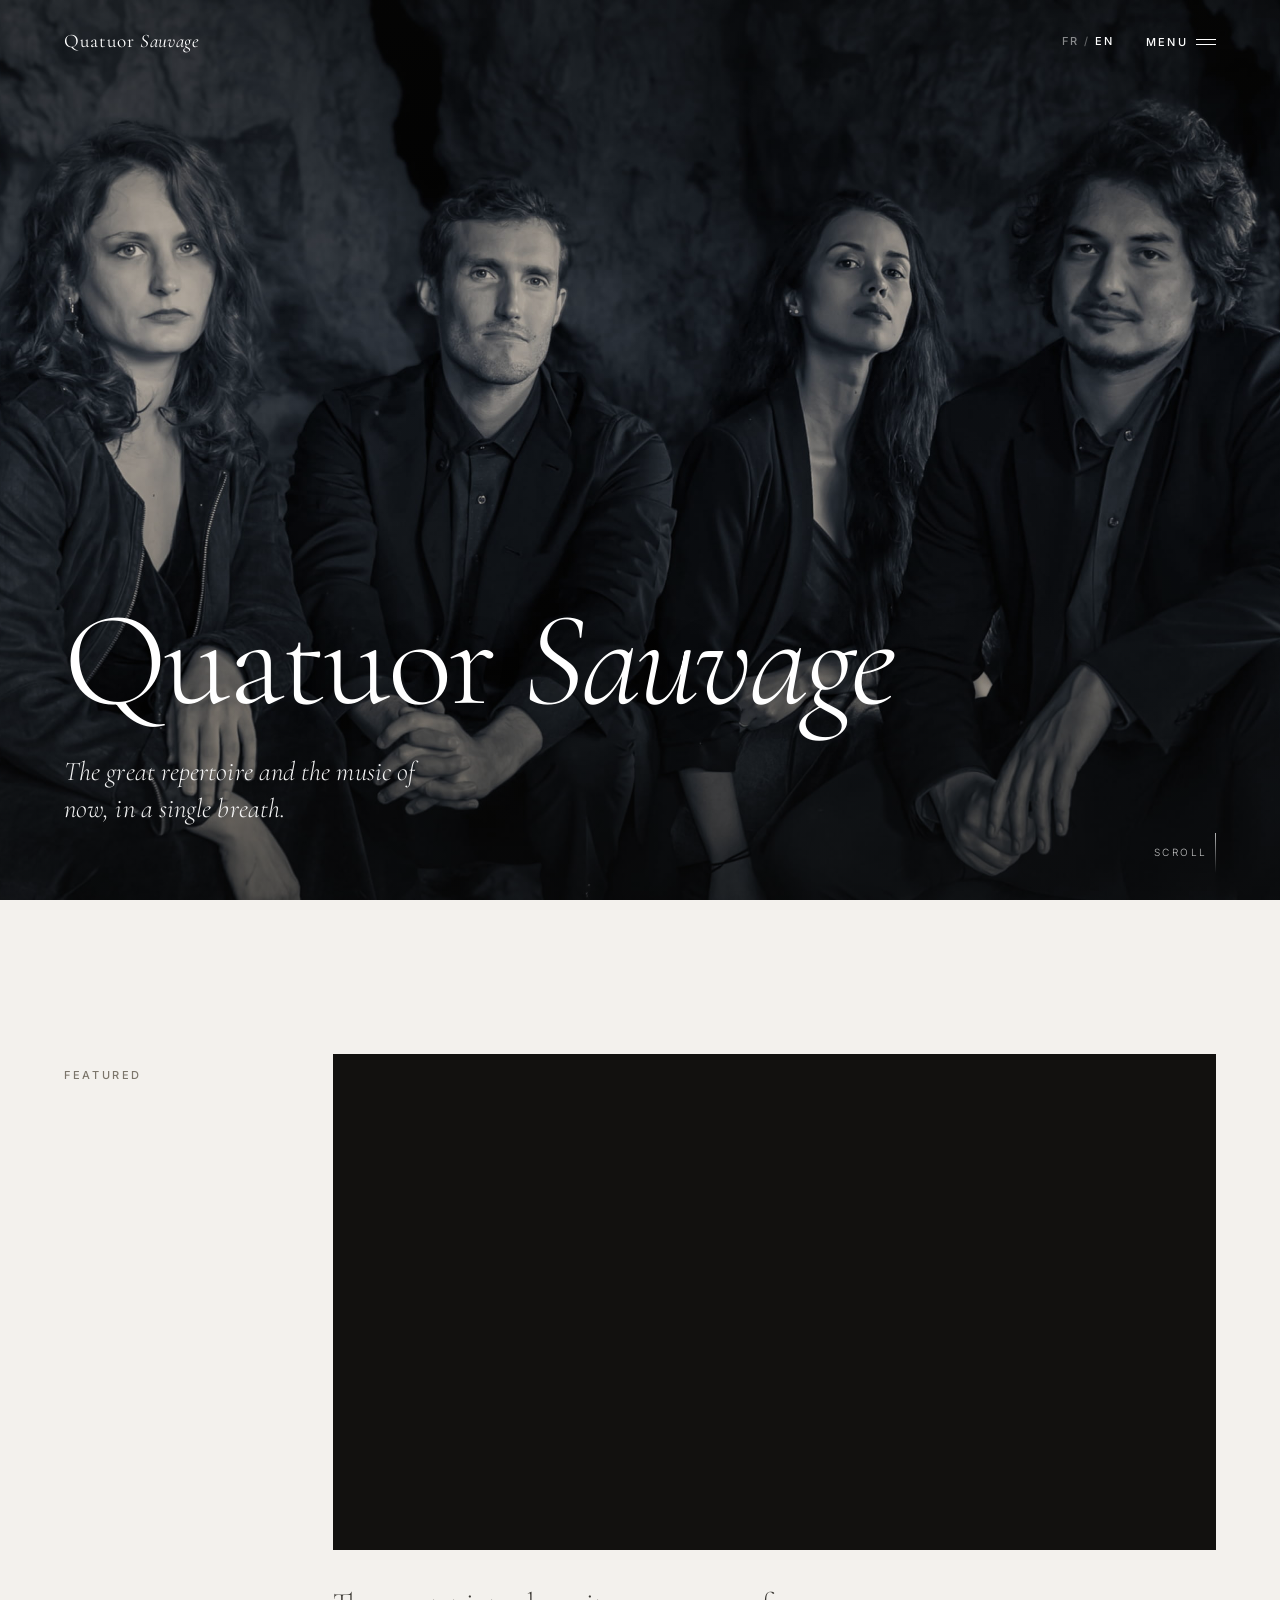
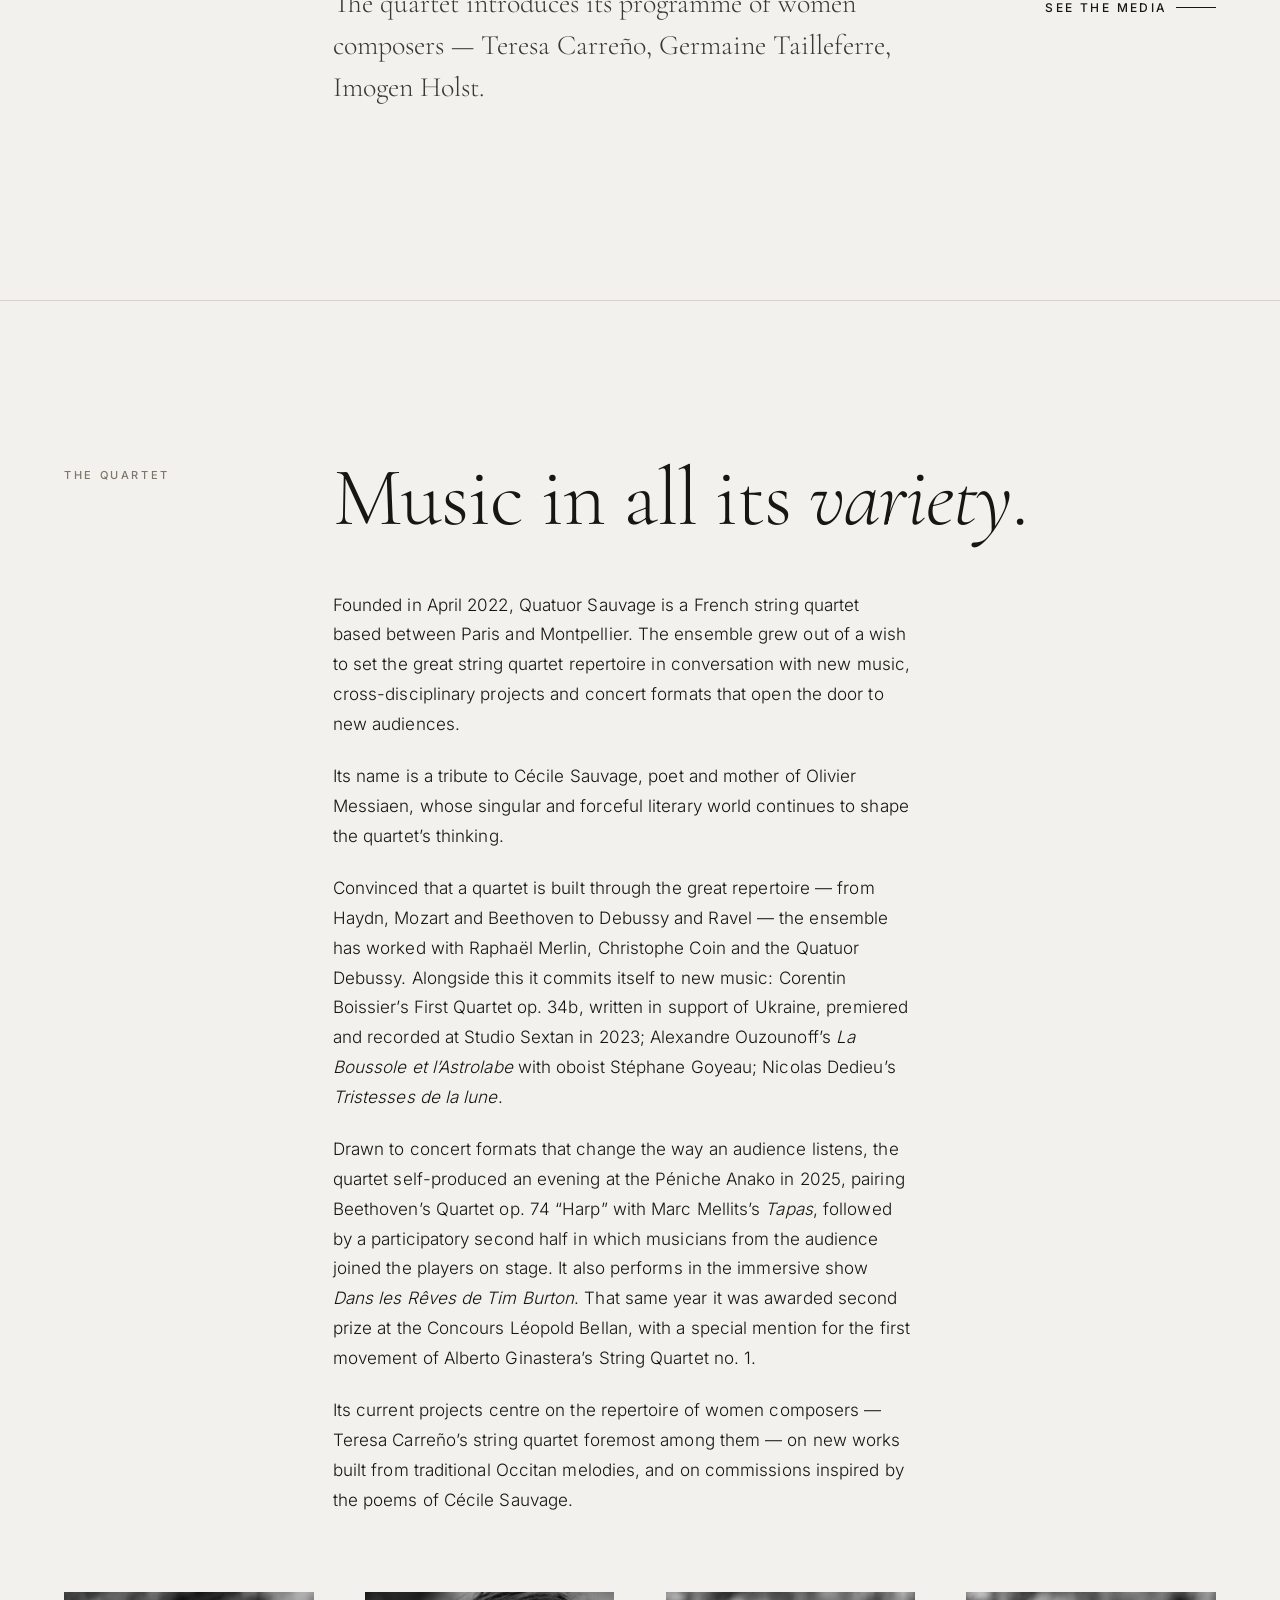
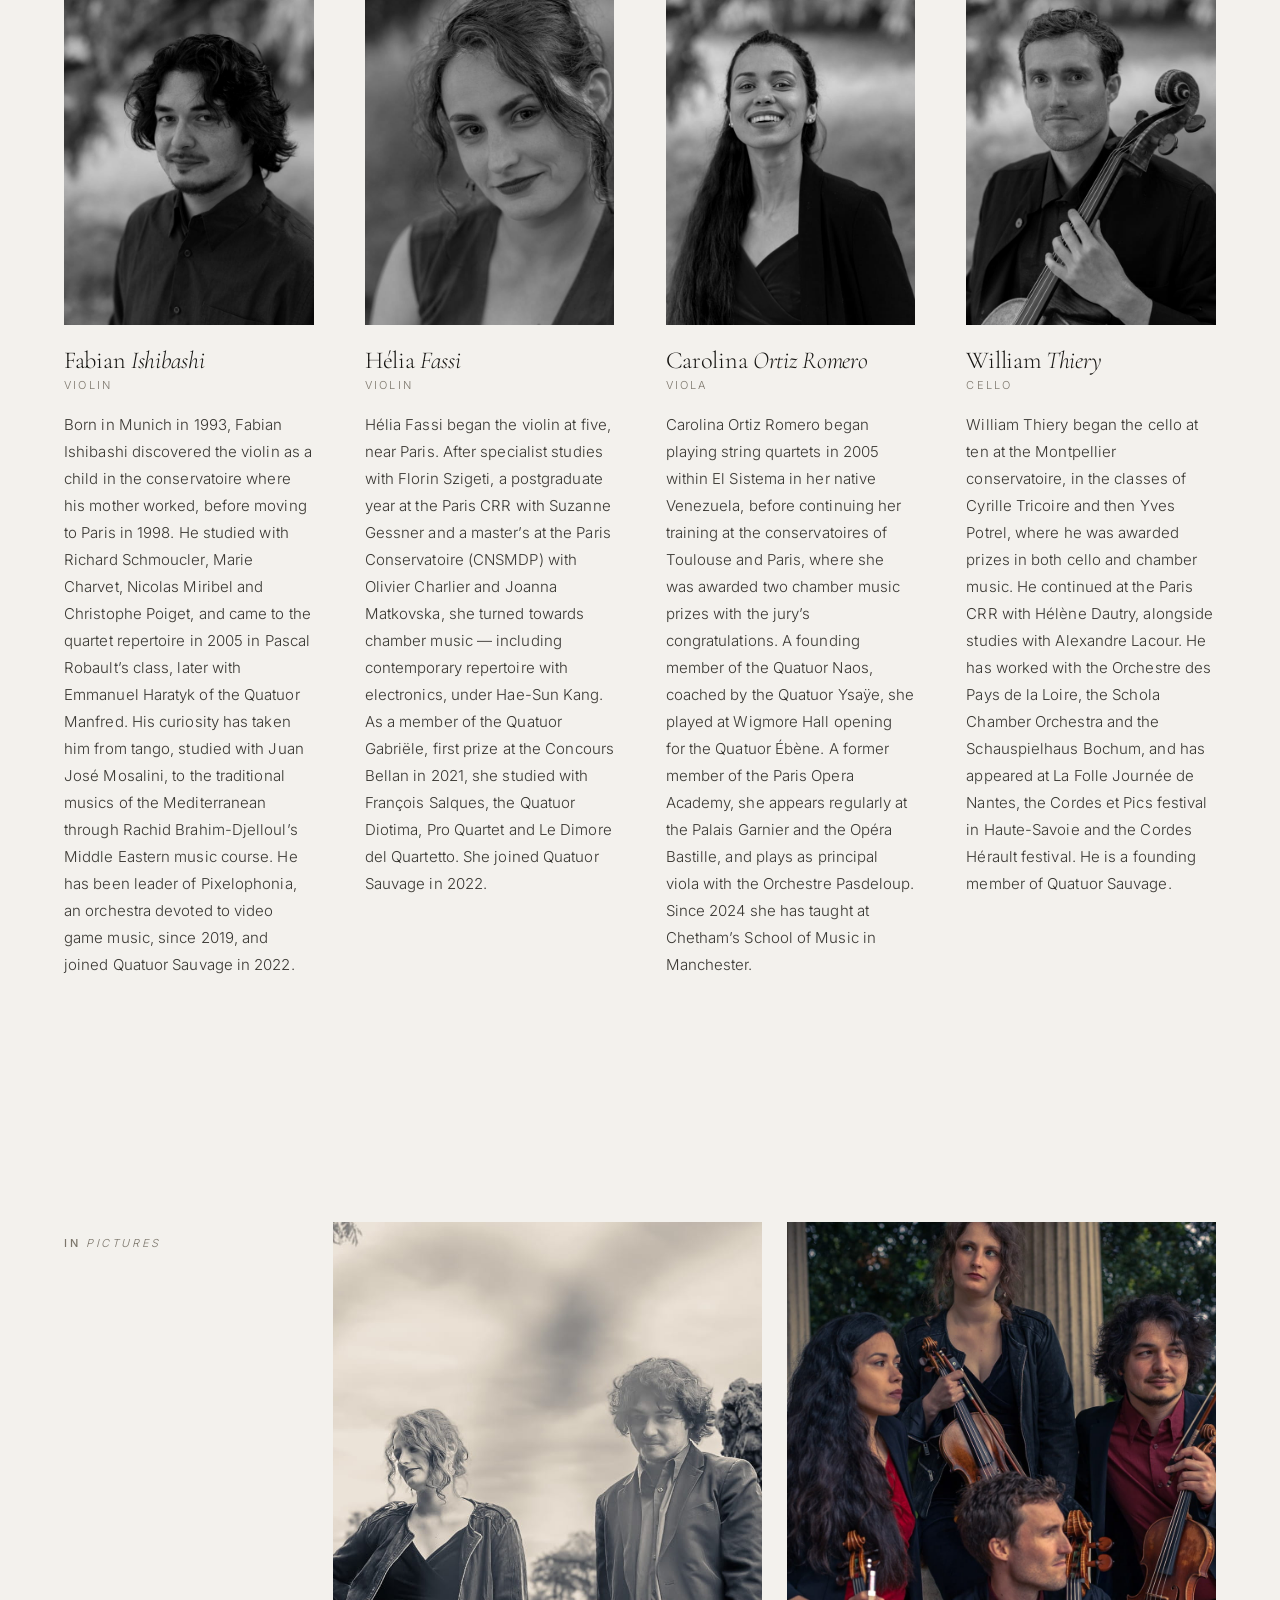
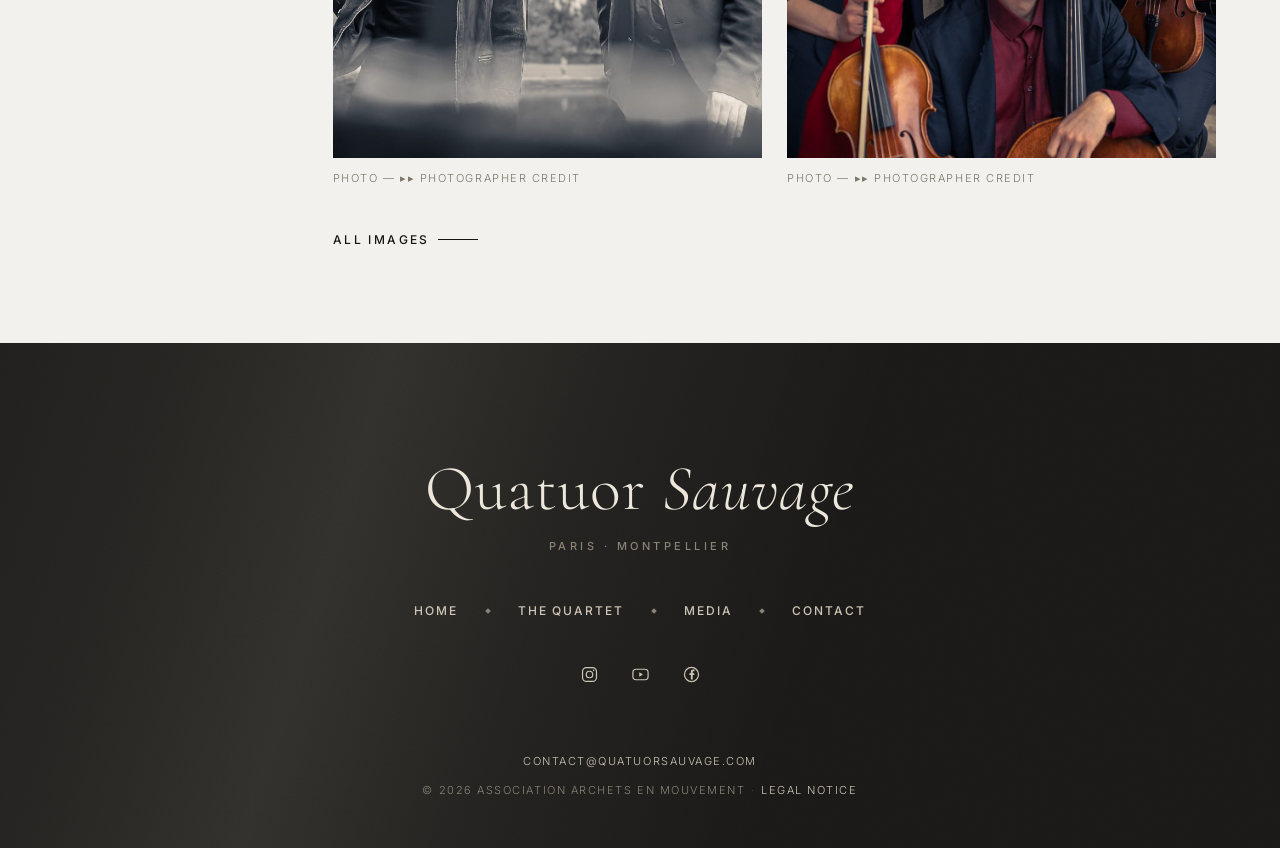
==== en/index.html @ 58ad7b7a "update menu and footer" ====
<!DOCTYPE html>
<html lang="en">
<head>
<meta charset="utf-8">
<meta name="viewport" content="width=device-width, initial-scale=1">
<title>Quatuor Sauvage — String Quartet</title>
<meta name="description" content="French string quartet based between Paris and Montpellier. The great repertoire in dialogue with new music and the works of women composers.">

<!-- ▸▸ REPLACE THE DOMAIN below throughout the site once registered -->
<link rel="canonical" href="https://www.quatuorsauvage.com/en/">
<link rel="alternate" hreflang="fr" href="https://www.quatuorsauvage.com/">
<link rel="alternate" hreflang="en" href="https://www.quatuorsauvage.com/en/">
<link rel="alternate" hreflang="x-default" href="https://www.quatuorsauvage.com/">

<meta property="og:type" content="website">
<meta property="og:locale" content="en_GB">
<meta property="og:title" content="Quatuor Sauvage">
<meta property="og:description" content="French string quartet based between Paris and Montpellier.">
<meta property="og:image" content="https://www.quatuorsauvage.com/images/og-image.jpg">
<meta property="og:url" content="https://www.quatuorsauvage.com/en/">
<meta name="twitter:card" content="summary_large_image">

<link rel="icon" href="/images/favicon.svg" type="image/svg+xml">
<link rel="preload" href="/fonts/cormorant-garamond-latin-300-normal.woff2" as="font" type="font/woff2" crossorigin>
<link rel="preload" href="/fonts/inter-latin-400-normal.woff2" as="font" type="font/woff2" crossorigin>
<link rel="stylesheet" href="/css/style.css">
</head>
<body class="page-home">

<a class="skip-link" href="#content">Skip to content</a>

<header class="nav is-over-hero">
  <a class="wordmark" href="/en/">Quatuor <em>Sauvage</em></a>
  <div class="nav-right">
    <nav class="lang" aria-label="Language">
      <a href="/" hreflang="fr" lang="fr">FR</a>
      <span class="sep">/</span>
      <span aria-current="true">EN</span>
    </nav>
    <button class="menu-toggle" type="button" aria-expanded="false" aria-controls="menu">
      <span class="label-open">Menu</span>
      <span class="label-close">Close</span>
      <span class="bars" aria-hidden="true"><i></i><i></i></span>
    </button>
  </div>
</header>

<div class="overlay" id="menu" aria-hidden="true">
  <div class="wrap">
    <nav class="overlay-nav" aria-label="Main navigation">
      <a href="/en/" aria-current="page">Home</a>
      <a href="/en/#ensemble">The Quartet</a>
      <a href="/en/media.html">Media</a>
      <a href="/en/contact.html">Contact</a>
    </nav>
    <div class="overlay-foot">
      <!-- ▸▸ REPLACE: e-mail address -->
      <a href="mailto:contact@quatuorsauvage.com">contact@quatuorsauvage.com</a>
      <!-- ▸▸ REPLACE: social links -->
      <ul class="overlay-social">
        <li><a href="https://www.instagram.com/" target="_blank" rel="noopener" aria-label="Instagram"><svg viewBox="0 0 24 24" width="18" height="18" fill="none" stroke="currentColor" stroke-width="1.5" aria-hidden="true"><rect x="3.2" y="3.2" width="17.6" height="17.6" rx="5"/><circle cx="12" cy="12" r="4.1"/><circle cx="17.3" cy="6.7" r="1.05" fill="currentColor" stroke="none"/></svg></a></li>
        <li><a href="https://www.youtube.com/" target="_blank" rel="noopener" aria-label="YouTube"><svg viewBox="0 0 24 24" width="18" height="18" fill="none" stroke="currentColor" stroke-width="1.5" aria-hidden="true"><rect x="2.4" y="5.4" width="19.2" height="13.2" rx="4"/><path d="M10.4 9.3v5.4l4.7-2.7z" fill="currentColor" stroke="none"/></svg></a></li>
        <li><a href="https://www.facebook.com/" target="_blank" rel="noopener" aria-label="Facebook"><svg viewBox="0 0 24 24" width="18" height="18" fill="none" stroke="currentColor" stroke-width="1.5" aria-hidden="true"><circle cx="12" cy="12" r="8.9"/><path d="M13.55 12.6h1.85l.3-2.3h-2.15V8.85c0-.66.19-1.11 1.13-1.11h1.2V5.68a15.6 15.6 0 0 0-1.76-.09c-1.74 0-2.93 1.06-2.93 3.01v1.7H9.3v2.3h1.89v5.72h2.36z" fill="currentColor" stroke="none"/></svg></a></li>
      </ul>
      <a href="/en/legal-notice.html">Legal notice</a>
    </div>
  </div>
</div>

<main id="content">

  <section class="hero">
    <div class="hero-media">
      <img src="/images/hero.jpg" alt="Quatuor Sauvage in concert" fetchpriority="high">
    </div>
    <div class="hero-inner">
      <h1 class="hero-mark">Quatuor <em>Sauvage</em></h1>
      <!-- ▸▸ REPLACE: tagline (one line, italic) -->
      <p class="hero-tagline">The great repertoire and the music of now, in a single breath.</p>
    </div>
    <span class="scroll-cue" aria-hidden="true">Scroll</span>
  </section>

  <!-- ===================== FEATURED — SINGLE SLOT =====================
       One item at a time. Swap in whatever is most current; the page
       never looks stale.
  ================================================================= -->
  <section class="section wrap" id="featured">
    <div class="editorial reveal">
      <span class="eyebrow">Featured</span>
      <div>
        <div class="featured-frame">
          <!-- ▸▸ REPLACE: the video ID in the URL below -->
          <iframe
            src="https://www.youtube-nocookie.com/embed/VIDEO_ID?rel=0"
            title="Quatuor Sauvage — teaser"
            allow="accelerometer; autoplay; clipboard-write; encrypted-media; gyroscope; picture-in-picture; web-share"
            referrerpolicy="strict-origin-when-cross-origin"
            allowfullscreen
            loading="lazy"></iframe>
        </div>
        <div class="featured-caption">
          <!-- ▸▸ REPLACE: framing sentence for the video -->
          <p class="lede">The quartet introduces its programme of women composers — Teresa Carreño, Germaine Tailleferre, Imogen Holst.</p>
          <a class="link-arrow" href="/en/media.html">See the media</a>
        </div>
      </div>
    </div>
  </section>

  <hr class="rule">

  <section class="section wrap" id="ensemble">
    <div class="editorial reveal">
      <span class="eyebrow">The Quartet</span>
      <div>
        <h2 class="display-l">Music in all its <em>variety</em>.</h2>
        <div class="prose" style="margin-top: clamp(2rem, 4vw, 3rem);">
          <p>Founded in April 2022, Quatuor Sauvage is a French string quartet based between Paris and Montpellier. The ensemble grew out of a wish to set the great string quartet repertoire in conversation with new music, cross-disciplinary projects and concert formats that open the door to new audiences.</p>
          <p>Its name is a tribute to Cécile Sauvage, poet and mother of Olivier Messiaen, whose singular and forceful literary world continues to shape the quartet’s thinking.</p>
          <p>Convinced that a quartet is built through the great repertoire — from Haydn, Mozart and Beethoven to Debussy and Ravel — the ensemble has worked with Raphaël Merlin, Christophe Coin and the Quatuor Debussy. Alongside this it commits itself to new music: Corentin Boissier’s First Quartet op. 34b, written in support of Ukraine, premiered and recorded at Studio Sextan in 2023; Alexandre Ouzounoff’s <em>La Boussole et l’Astrolabe</em> with oboist Stéphane Goyeau; Nicolas Dedieu’s <em>Tristesses de la lune</em>.</p>
          <p>Drawn to concert formats that change the way an audience listens, the quartet self-produced an evening at the Péniche Anako in 2025, pairing Beethoven’s Quartet op. 74 “Harp” with Marc Mellits’s <em>Tapas</em>, followed by a participatory second half in which musicians from the audience joined the players on stage. It also performs in the immersive show <em>Dans les Rêves de Tim Burton</em>. That same year it was awarded second prize at the Concours Léopold Bellan, with a special mention for the first movement of Alberto Ginastera’s String Quartet no. 1.</p>
          <p>Its current projects centre on the repertoire of women composers — Teresa Carreño’s string quartet foremost among them — on new works built from traditional Occitan melodies, and on commissions inspired by the poems of Cécile Sauvage.</p>
        </div>
      </div>
    </div>

    <div class="members">

      <article class="member reveal">
        <figure>
          <img src="/images/portrait-fabian.jpg" alt="Fabian Ishibashi, violin" loading="lazy">
        </figure>
        <h3>Fabian <em>Ishibashi</em></h3>
        <p class="role">Violin</p>
        <p class="bio">Born in Munich in 1993, Fabian Ishibashi discovered the violin as a child in the conservatoire where his mother worked, before moving to Paris in 1998. He studied with Richard Schmoucler, Marie Charvet, Nicolas Miribel and Christophe Poiget, and came to the quartet repertoire in 2005 in Pascal Robault’s class, later with Emmanuel Haratyk of the Quatuor Manfred. His curiosity has taken him from tango, studied with Juan José Mosalini, to the traditional musics of the Mediterranean through Rachid Brahim-Djelloul’s Middle Eastern music course. He has been leader of Pixelophonia, an orchestra devoted to video game music, since 2019, and joined Quatuor Sauvage in 2022.</p>
      </article>

      <article class="member reveal">
        <figure>
          <img src="/images/portrait-helia.jpg" alt="Hélia Fassi, violin" loading="lazy">
        </figure>
        <h3>Hélia <em>Fassi</em></h3>
        <p class="role">Violin</p>
        <p class="bio">Hélia Fassi began the violin at five, near Paris. After specialist studies with Florin Szigeti, a postgraduate year at the Paris CRR with Suzanne Gessner and a master’s at the Paris Conservatoire (CNSMDP) with Olivier Charlier and Joanna Matkovska, she turned towards chamber music — including contemporary repertoire with electronics, under Hae-Sun Kang. As a member of the Quatuor Gabriële, first prize at the Concours Bellan in 2021, she studied with François Salques, the Quatuor Diotima, Pro Quartet and Le Dimore del Quartetto. She joined Quatuor Sauvage in 2022.</p>
      </article>

      <article class="member reveal">
        <figure>
          <img src="/images/portrait-carolina.jpg" alt="Carolina Ortiz Romero, viola" loading="lazy">
        </figure>
        <h3>Carolina <em>Ortiz Romero</em></h3>
        <p class="role">Viola</p>
        <p class="bio">Carolina Ortiz Romero began playing string quartets in 2005 within El Sistema in her native Venezuela, before continuing her training at the conservatoires of Toulouse and Paris, where she was awarded two chamber music prizes with the jury’s congratulations. A founding member of the Quatuor Naos, coached by the Quatuor Ysaÿe, she played at Wigmore Hall opening for the Quatuor Ébène. A former member of the Paris Opera Academy, she appears regularly at the Palais Garnier and the Opéra Bastille, and plays as principal viola with the Orchestre Pasdeloup. Since 2024 she has taught at Chetham’s School of Music in Manchester.</p>
      </article>

      <article class="member reveal">
        <figure>
          <img src="/images/portrait-william.jpg" alt="William Thiery, cello" loading="lazy">
        </figure>
        <h3>William <em>Thiery</em></h3>
        <p class="role">Cello</p>
        <p class="bio">William Thiery began the cello at ten at the Montpellier conservatoire, in the classes of Cyrille Tricoire and then Yves Potrel, where he was awarded prizes in both cello and chamber music. He continued at the Paris CRR with Hélène Dautry, alongside studies with Alexandre Lacour. He has worked with the Orchestre des Pays de la Loire, the Schola Chamber Orchestra and the Schauspielhaus Bochum, and has appeared at La Folle Journée de Nantes, the Cordes et Pics festival in Haute-Savoie and the Cordes Hérault festival. He is a founding member of Quatuor Sauvage.</p>
      </article>

    </div>
  </section>

  <section class="section--tight wrap" id="glimpse">
    <div class="editorial reveal">
      <span class="eyebrow">In <em class="accent">pictures</em></span>
      <div>
        <div class="duo">
          <figure>
            <a href="/en/media.html">
              <img src="/images/quartet-01.jpg" alt="Quatuor Sauvage in rehearsal" loading="lazy">
            </a>
            <figcaption>Photo — ▸▸ photographer credit</figcaption>
          </figure>
          <figure>
            <a href="/en/media.html">
              <img src="/images/quartet-02.jpg" alt="Quatuor Sauvage on stage" loading="lazy">
            </a>
            <figcaption>Photo — ▸▸ photographer credit</figcaption>
          </figure>
        </div>
        <p style="margin-top: clamp(1.5rem, 3vw, 2.25rem);">
          <a class="link-arrow" href="/en/media.html">All images</a>
        </p>
      </div>
    </div>
  </section>

</main>

<footer class="footer">
  <div class="wrap footer-inner">

    <div>
      <p class="footer-mark">Quatuor <em>Sauvage</em></p>
      <p class="footer-sub">Paris · Montpellier</p>
    </div>

    <nav class="footer-nav" aria-label="Footer navigation">
      <a href="/en/">Home</a>
      <span class="dot" aria-hidden="true"></span>
      <a href="/en/#ensemble">The Quartet</a>
      <span class="dot" aria-hidden="true"></span>
      <a href="/en/media.html">Media</a>
      <span class="dot" aria-hidden="true"></span>
      <a href="/en/contact.html">Contact</a>
    </nav>

    <!-- ▸▸ REPLACE: social links -->
    <ul class="footer-social">
      <li><a href="https://www.instagram.com/" target="_blank" rel="noopener" aria-label="Instagram"><svg viewBox="0 0 24 24" width="19" height="19" fill="none" stroke="currentColor" stroke-width="1.5" aria-hidden="true"><rect x="3.2" y="3.2" width="17.6" height="17.6" rx="5"/><circle cx="12" cy="12" r="4.1"/><circle cx="17.3" cy="6.7" r="1.05" fill="currentColor" stroke="none"/></svg></a></li>
      <li><a href="https://www.youtube.com/" target="_blank" rel="noopener" aria-label="YouTube"><svg viewBox="0 0 24 24" width="19" height="19" fill="none" stroke="currentColor" stroke-width="1.5" aria-hidden="true"><rect x="2.4" y="5.4" width="19.2" height="13.2" rx="4"/><path d="M10.4 9.3v5.4l4.7-2.7z" fill="currentColor" stroke="none"/></svg></a></li>
      <li><a href="https://www.facebook.com/" target="_blank" rel="noopener" aria-label="Facebook"><svg viewBox="0 0 24 24" width="19" height="19" fill="none" stroke="currentColor" stroke-width="1.5" aria-hidden="true"><circle cx="12" cy="12" r="8.9"/><path d="M13.55 12.6h1.85l.3-2.3h-2.15V8.85c0-.66.19-1.11 1.13-1.11h1.2V5.68a15.6 15.6 0 0 0-1.76-.09c-1.74 0-2.93 1.06-2.93 3.01v1.7H9.3v2.3h1.89v5.72h2.36z" fill="currentColor" stroke="none"/></svg></a></li>
    </ul>

    <div class="footer-legal">
      <!-- ▸▸ REPLACE: e-mail address -->
      <a href="mailto:contact@quatuorsauvage.com">contact@quatuorsauvage.com</a>
      <p>© <span id="year">2026</span> Association Archets en mouvement<span class="sep">·</span><a href="/en/legal-notice.html">Legal notice</a></p>
    </div>

  </div>
</footer>

<script src="/js/main.js" defer></script>
<script>document.getElementById('year').textContent = new Date().getFullYear();</script>
</body>
</html>
---- css/style.css ----
/* ==========================================================================
   Quatuor Sauvage — feuille de style unique / single stylesheet
   Édition : sobriété éditoriale, quasi-monochrome, grands titres sérif
   avec un seul mot en italique comme accent.
   ========================================================================== */

/* --------------------------------------------------------------------------
   0. Polices — auto-hébergées (aucune connexion à un serveur tiers)
   Cormorant Garamond & Inter, SIL Open Font License 1.1.
   Fichiers dans /fonts/. Sous-ensembles latin + latin-ext.
   -------------------------------------------------------------------------- */
@font-face {
  font-family: "Cormorant Garamond"; font-style: normal; font-weight: 300; font-display: swap;
  src: url("/fonts/cormorant-garamond-latin-ext-300-normal.woff2") format("woff2");
  unicode-range: U+0100-02BA, U+02BD-02C5, U+02C7-02CC, U+02CE-02D7, U+02DD-02FF, U+0304, U+0308, U+0329, U+1D00-1DBF, U+1E00-1E9F, U+1EF2-1EFF, U+2020, U+20A0-20AB, U+20AD-20C0, U+2113, U+2C60-2C7F, U+A720-A7FF;
}
@font-face {
  font-family: "Cormorant Garamond"; font-style: normal; font-weight: 300; font-display: swap;
  src: url("/fonts/cormorant-garamond-latin-300-normal.woff2") format("woff2");
  unicode-range: U+0000-00FF, U+0131, U+0152-0153, U+02BB-02BC, U+02C6, U+02DA, U+02DC, U+0304, U+0308, U+0329, U+2000-206F, U+20AC, U+2122, U+2191, U+2193, U+2212, U+2215, U+FEFF, U+FFFD;
}
@font-face {
  font-family: "Cormorant Garamond"; font-style: italic; font-weight: 300; font-display: swap;
  src: url("/fonts/cormorant-garamond-latin-ext-300-italic.woff2") format("woff2");
  unicode-range: U+0100-02BA, U+02BD-02C5, U+02C7-02CC, U+02CE-02D7, U+02DD-02FF, U+0304, U+0308, U+0329, U+1D00-1DBF, U+1E00-1E9F, U+1EF2-1EFF, U+2020, U+20A0-20AB, U+20AD-20C0, U+2113, U+2C60-2C7F, U+A720-A7FF;
}
@font-face {
  font-family: "Cormorant Garamond"; font-style: italic; font-weight: 300; font-display: swap;
  src: url("/fonts/cormorant-garamond-latin-300-italic.woff2") format("woff2");
  unicode-range: U+0000-00FF, U+0131, U+0152-0153, U+02BB-02BC, U+02C6, U+02DA, U+02DC, U+0304, U+0308, U+0329, U+2000-206F, U+20AC, U+2122, U+2191, U+2193, U+2212, U+2215, U+FEFF, U+FFFD;
}
@font-face {
  font-family: "Cormorant Garamond"; font-style: normal; font-weight: 400; font-display: swap;
  src: url("/fonts/cormorant-garamond-latin-ext-400-normal.woff2") format("woff2");
  unicode-range: U+0100-02BA, U+02BD-02C5, U+02C7-02CC, U+02CE-02D7, U+02DD-02FF, U+0304, U+0308, U+0329, U+1D00-1DBF, U+1E00-1E9F, U+1EF2-1EFF, U+2020, U+20A0-20AB, U+20AD-20C0, U+2113, U+2C60-2C7F, U+A720-A7FF;
}
@font-face {
  font-family: "Cormorant Garamond"; font-style: normal; font-weight: 400; font-display: swap;
  src: url("/fonts/cormorant-garamond-latin-400-normal.woff2") format("woff2");
  unicode-range: U+0000-00FF, U+0131, U+0152-0153, U+02BB-02BC, U+02C6, U+02DA, U+02DC, U+0304, U+0308, U+0329, U+2000-206F, U+20AC, U+2122, U+2191, U+2193, U+2212, U+2215, U+FEFF, U+FFFD;
}
@font-face {
  font-family: "Cormorant Garamond"; font-style: italic; font-weight: 400; font-display: swap;
  src: url("/fonts/cormorant-garamond-latin-ext-400-italic.woff2") format("woff2");
  unicode-range: U+0100-02BA, U+02BD-02C5, U+02C7-02CC, U+02CE-02D7, U+02DD-02FF, U+0304, U+0308, U+0329, U+1D00-1DBF, U+1E00-1E9F, U+1EF2-1EFF, U+2020, U+20A0-20AB, U+20AD-20C0, U+2113, U+2C60-2C7F, U+A720-A7FF;
}
@font-face {
  font-family: "Cormorant Garamond"; font-style: italic; font-weight: 400; font-display: swap;
  src: url("/fonts/cormorant-garamond-latin-400-italic.woff2") format("woff2");
  unicode-range: U+0000-00FF, U+0131, U+0152-0153, U+02BB-02BC, U+02C6, U+02DA, U+02DC, U+0304, U+0308, U+0329, U+2000-206F, U+20AC, U+2122, U+2191, U+2193, U+2212, U+2215, U+FEFF, U+FFFD;
}
@font-face {
  font-family: "Inter"; font-style: normal; font-weight: 300; font-display: swap;
  src: url("/fonts/inter-latin-ext-300-normal.woff2") format("woff2");
  unicode-range: U+0100-02BA, U+02BD-02C5, U+02C7-02CC, U+02CE-02D7, U+02DD-02FF, U+0304, U+0308, U+0329, U+1D00-1DBF, U+1E00-1E9F, U+1EF2-1EFF, U+2020, U+20A0-20AB, U+20AD-20C0, U+2113, U+2C60-2C7F, U+A720-A7FF;
}
@font-face {
  font-family: "Inter"; font-style: normal; font-weight: 300; font-display: swap;
  src: url("/fonts/inter-latin-300-normal.woff2") format("woff2");
  unicode-range: U+0000-00FF, U+0131, U+0152-0153, U+02BB-02BC, U+02C6, U+02DA, U+02DC, U+0304, U+0308, U+0329, U+2000-206F, U+20AC, U+2122, U+2191, U+2193, U+2212, U+2215, U+FEFF, U+FFFD;
}
@font-face {
  font-family: "Inter"; font-style: normal; font-weight: 400; font-display: swap;
  src: url("/fonts/inter-latin-ext-400-normal.woff2") format("woff2");
  unicode-range: U+0100-02BA, U+02BD-02C5, U+02C7-02CC, U+02CE-02D7, U+02DD-02FF, U+0304, U+0308, U+0329, U+1D00-1DBF, U+1E00-1E9F, U+1EF2-1EFF, U+2020, U+20A0-20AB, U+20AD-20C0, U+2113, U+2C60-2C7F, U+A720-A7FF;
}
@font-face {
  font-family: "Inter"; font-style: normal; font-weight: 400; font-display: swap;
  src: url("/fonts/inter-latin-400-normal.woff2") format("woff2");
  unicode-range: U+0000-00FF, U+0131, U+0152-0153, U+02BB-02BC, U+02C6, U+02DA, U+02DC, U+0304, U+0308, U+0329, U+2000-206F, U+20AC, U+2122, U+2191, U+2193, U+2212, U+2215, U+FEFF, U+FFFD;
}
@font-face {
  font-family: "Inter"; font-style: normal; font-weight: 500; font-display: swap;
  src: url("/fonts/inter-latin-ext-500-normal.woff2") format("woff2");
  unicode-range: U+0100-02BA, U+02BD-02C5, U+02C7-02CC, U+02CE-02D7, U+02DD-02FF, U+0304, U+0308, U+0329, U+1D00-1DBF, U+1E00-1E9F, U+1EF2-1EFF, U+2020, U+20A0-20AB, U+20AD-20C0, U+2113, U+2C60-2C7F, U+A720-A7FF;
}
@font-face {
  font-family: "Inter"; font-style: normal; font-weight: 500; font-display: swap;
  src: url("/fonts/inter-latin-500-normal.woff2") format("woff2");
  unicode-range: U+0000-00FF, U+0131, U+0152-0153, U+02BB-02BC, U+02C6, U+02DA, U+02DC, U+0304, U+0308, U+0329, U+2000-206F, U+20AC, U+2122, U+2191, U+2193, U+2212, U+2215, U+FEFF, U+FFFD;
}

/* --------------------------------------------------------------------------
   1. Tokens
   -------------------------------------------------------------------------- */
:root {
  /* Palette — papier chaud, encre presque noire */
  --paper:        #f3f1ed;
  --paper-deep:   #eae7e1;
  --ink:          #171613;
  --ink-soft:     #3a3833;
  --muted:        #7c766b;
  --rule:         #d9d4ca;
  --paper-invert: #12110f;

  /* Bandeaux (barre de navigation, menu, pied de page) : un ton plus profond
     que le papier, plus un grain fin. Pour changer la teinte des bandeaux,
     il suffit de modifier --band et --band-rule. */
  --band:         #eae6df;
  --band-rule:    #cfc9bd;
  /* Grain : SVG feTurbulence désaturé, encodé en URI de données.
     --grain-size règle la finesse, l'opacité est dans le SVG lui-même. */
  --grain: url("data:image/svg+xml,%3Csvg xmlns='http://www.w3.org/2000/svg' width='180' height='180'%3E%3Cfilter id='g'%3E%3CfeTurbulence type='fractalNoise' baseFrequency='0.85' numOctaves='4' stitchTiles='stitch'/%3E%3CfeColorMatrix type='saturate' values='0'/%3E%3C/filter%3E%3Crect width='180' height='180' filter='url(%23g)' opacity='0.38'/%3E%3C/svg%3E");
  --grain-size: 180px;

  /* Pied de page « clair-obscur » : fond profond, lumière rasante, texte taupe. */
  --night:      #1a1917;
  --night-ink:  #ece6db;
  --night-soft: #cec5b6;
  --night-dim:  #8b8377;
  --night-accent: #c7ab84;

  /* Typographie */
  --display: "Cormorant Garamond", "Iowan Old Style", Garamond, Georgia, "Times New Roman", serif;
  --body: "Inter", -apple-system, BlinkMacSystemFont, "Segoe UI", Helvetica, Arial, sans-serif;

  /* Rythme */
  --gutter: clamp(1.5rem, 5vw, 5.5rem);
  --section: clamp(5rem, 12vw, 11rem);
  --measure: 34em;

  /* Chrome */
  --nav-h: 5.25rem;
  --ease: cubic-bezier(0.22, 0.61, 0.36, 1);
}

/* --------------------------------------------------------------------------
   2. Reset / base
   -------------------------------------------------------------------------- */
*, *::before, *::after { box-sizing: border-box; }

html {
  -webkit-text-size-adjust: 100%;
  scroll-behavior: smooth;
}

body {
  margin: 0;
  background: var(--paper);
  color: var(--ink);
  font-family: var(--body);
  font-size: 1.0625rem;
  line-height: 1.75;
  font-weight: 350;
  letter-spacing: 0.005em;
  -webkit-font-smoothing: antialiased;
  -moz-osx-font-smoothing: grayscale;
  overflow-x: hidden;
}

body.is-locked { overflow: hidden; }

img { max-width: 100%; display: block; }

a { color: inherit; text-decoration: none; }

p { margin: 0 0 1.35em; }
p:last-child { margin-bottom: 0; }

::selection { background: var(--ink); color: var(--paper); }

:focus-visible {
  outline: 1px solid var(--ink);
  outline-offset: 4px;
}

.skip-link {
  position: absolute;
  left: -9999px;
  top: 0;
  z-index: 300;
  background: var(--ink);
  color: var(--paper);
  padding: 0.75rem 1.25rem;
  font-size: 0.75rem;
  letter-spacing: 0.16em;
  text-transform: uppercase;
}
.skip-link:focus { left: 0; }

/* --------------------------------------------------------------------------
   3. Typographie éditoriale
   -------------------------------------------------------------------------- */
h1, h2, h3, h4 {
  font-family: var(--display);
  font-weight: 300;
  letter-spacing: -0.012em;
  line-height: 1.06;
  margin: 0;
  text-wrap: balance;
}

/* Le geste signature : un seul mot en italique */
h1 em, h2 em, h3 em, .accent {
  font-style: italic;
  font-weight: 300;
}

.display-xl { font-size: clamp(3rem, 9.5vw, 8.5rem); }
.display-l  { font-size: clamp(2.5rem, 6.5vw, 5.25rem); }
.display-m  { font-size: clamp(2rem, 4vw, 3.25rem); }
.display-s  { font-size: clamp(1.5rem, 2.4vw, 2rem); line-height: 1.15; }

/* Étiquette en petites capitales espacées */
.eyebrow {
  font-family: var(--body);
  font-size: 0.6875rem;
  font-weight: 500;
  letter-spacing: 0.24em;
  text-transform: uppercase;
  color: var(--muted);
  margin: 0 0 clamp(1.75rem, 3vw, 2.75rem);
  display: block;
}

.lede {
  font-family: var(--display);
  font-size: clamp(1.375rem, 2.2vw, 1.75rem);
  line-height: 1.5;
  font-weight: 300;
  color: var(--ink-soft);
  letter-spacing: 0;
}

.prose { max-width: var(--measure); }
.prose p + p { margin-top: 0; }

.muted { color: var(--muted); }

.rule {
  border: 0;
  border-top: 1px solid var(--rule);
  margin: 0;
}

/* Lien souligné discret */
.link {
  border-bottom: 1px solid var(--rule);
  padding-bottom: 0.1em;
  transition: border-color 0.35s var(--ease), color 0.35s var(--ease);
}
.link:hover { border-color: var(--ink); }

/* Lien « suite » avec filet animé */
.link-arrow {
  display: inline-flex;
  align-items: center;
  gap: 0.7em;
  font-size: 0.75rem;
  font-weight: 500;
  letter-spacing: 0.2em;
  text-transform: uppercase;
}
.link-arrow::after {
  content: "";
  width: 2.5rem;
  height: 1px;
  background: currentColor;
  transition: width 0.45s var(--ease);
}
.link-arrow:hover::after { width: 4rem; }

/* --------------------------------------------------------------------------
   4. Mise en page
   -------------------------------------------------------------------------- */
.wrap {
  padding-inline: var(--gutter);
  max-width: 1560px;
  margin-inline: auto;
}

.section { padding-block: var(--section); }
.section--tight { padding-block: clamp(3.5rem, 7vw, 6.5rem); }

/* Grille éditoriale : étiquette à gauche, contenu à droite */
.editorial {
  display: grid;
  gap: clamp(2rem, 4vw, 3rem) clamp(2rem, 6vw, 6rem);
  grid-template-columns: 1fr;
}
@media (min-width: 62rem) {
  .editorial { grid-template-columns: minmax(9rem, 15vw) minmax(0, 1fr); }
  .editorial .eyebrow { margin-bottom: 0; padding-top: 0.75rem; }
}

/* --------------------------------------------------------------------------
   5. Navigation
   -------------------------------------------------------------------------- */
.nav {
  position: fixed;
  inset: 0 0 auto 0;
  z-index: 100;
  height: var(--nav-h);
  display: flex;
  align-items: center;
  justify-content: space-between;
  /* aligne le bandeau sur la colonne de contenu, y compris au-delà de 1560 px */
  padding-inline: max(var(--gutter), calc((100% - 1560px) / 2 + var(--gutter)));
  color: var(--ink);
  transition: background-color 0.5s var(--ease), color 0.5s var(--ease),
              border-color 0.5s var(--ease);
  border-bottom: 1px solid transparent;
}

/* Au-dessus d'une image plein cadre : texte clair, fond transparent */
.nav.is-over-hero {
  color: #fff;
  background: transparent;
}
/* Bandeau texturé. Le grain vit sur un pseudo-élément pour pouvoir apparaître
   en fondu comme la couleur : une image de fond ne se transitionne pas. */
.nav::before {
  content: "";
  position: absolute;
  inset: 0;
  z-index: -1;
  background-image: var(--grain);
  background-size: var(--grain-size) var(--grain-size);
  opacity: 0;
  pointer-events: none;
  transition: opacity 0.5s var(--ease);
}
.nav.is-solid {
  background-color: var(--band);
  color: var(--ink);
  border-bottom-color: var(--band-rule);
}
.nav.is-solid::before { opacity: 1; }
.nav.is-open::before { opacity: 0; }
.nav.is-open { background: transparent; color: var(--night-ink); border-bottom-color: transparent; }

.wordmark {
  font-family: var(--display);
  font-size: clamp(1.0625rem, 1.5vw, 1.3125rem);
  font-weight: 400;
  letter-spacing: 0.06em;
  line-height: 1;
  white-space: nowrap;
  position: relative;
  z-index: 120;
}
.wordmark em { font-style: italic; letter-spacing: 0.02em; }

.nav-right {
  display: flex;
  align-items: center;
  gap: clamp(1.25rem, 2.5vw, 2.25rem);
  position: relative;
  z-index: 120;
}

.lang {
  display: flex;
  align-items: center;
  gap: 0.5em;
  font-size: 0.6875rem;
  font-weight: 500;
  letter-spacing: 0.16em;
  text-transform: uppercase;
}
.lang span[aria-current] { opacity: 1; }
.lang a { opacity: 0.5; transition: opacity 0.3s var(--ease); }
.lang a:hover { opacity: 1; }
.lang .sep { opacity: 0.35; }

.menu-toggle {
  appearance: none;
  background: none;
  border: 0;
  padding: 0.5rem 0;
  margin: 0;
  color: inherit;
  font-family: var(--body);
  font-size: 0.6875rem;
  font-weight: 500;
  letter-spacing: 0.2em;
  text-transform: uppercase;
  cursor: pointer;
  display: flex;
  align-items: center;
  gap: 0.75em;
}
.menu-toggle .bars {
  display: inline-flex;
  flex-direction: column;
  gap: 4px;
  width: 20px;
}
.menu-toggle .bars i {
  display: block;
  height: 1px;
  background: currentColor;
  transition: transform 0.4s var(--ease), opacity 0.3s var(--ease);
}
.nav.is-open .bars i:first-child { transform: translateY(2.5px) rotate(45deg); }
.nav.is-open .bars i:last-child { transform: translateY(-2.5px) rotate(-45deg); }

.menu-toggle .label-open { display: inline; }
.menu-toggle .label-close { display: none; }
.nav.is-open .label-open { display: none; }
.nav.is-open .label-close { display: inline; }

/* Menu plein écran */
.overlay {
  position: fixed;
  inset: 0;
  z-index: 90;
  /* Menu plein écran « clair-obscur » : la photo du héros, très assombrie,
     sert de fond. L'assombrissement ne dépend pas de la photo : le fond reste
     --night et l'image n'est composée qu'à 22 % — quelle que soit l'image
     déposée dans /images/hero.jpg, le texte reste lisible. */
  background-color: var(--night);
  color: var(--night-soft);
  isolation: isolate;
  display: flex;
  flex-direction: column;
  justify-content: center;
  padding: var(--nav-h) max(var(--gutter), calc((100% - 1560px) / 2 + var(--gutter))) var(--gutter);
  opacity: 0;
  visibility: hidden;
  transition: opacity 0.55s var(--ease), visibility 0.55s var(--ease);
}
/* la photo */
.overlay::before {
  content: "";
  position: absolute;
  inset: 0;
  z-index: -2;
  /* ▸▸ pour utiliser une autre image que celle du héros, changer ce chemin */
  background: url("/images/hero.jpg") center / cover no-repeat;
  /* Deux réglages plutôt qu'un : brightness écrase les hautes lumières de la
     photo, opacity la fond dans le noir. Même une image très claire retombe
     sous #3d3d3a — le contraste du texte est garanti quelle que soit la photo.
     Pour laisser l'image plus présente : monter opacity, pas brightness. */
  opacity: 0.4;
  filter: grayscale(0.35) brightness(0.45) contrast(1.05);
  pointer-events: none;
}
/* la lumière rasante + le grain, comme au pied de page */
.overlay::after {
  content: "";
  position: absolute;
  inset: 0;
  z-index: -1;
  background-image:
    /* 1. la lumière rasante, au-dessus de tout */
    linear-gradient(
      107deg,
      rgba(255, 248, 236, 0)    0%,
      rgba(255, 248, 236, 0.05) 24%,
      rgba(255, 248, 236, 0.09) 34%,
      rgba(255, 248, 236, 0.03) 46%,
      rgba(255, 248, 236, 0)    62%),
    /* 2. le voile sombre : c'est lui qui garantit le contraste du texte,
          quelle que soit la photo. Baisser sa valeur éclaircit le menu.
          (Pas de grain ici : la photo apporte déjà sa propre matière, et un
          grain gris sur fond sombre l'éclaircirait au lieu de le texturer.) */
    linear-gradient(rgba(26, 25, 23, 0.62), rgba(26, 25, 23, 0.62));
  background-size: cover, cover;
  pointer-events: none;
}

.overlay.is-open { opacity: 1; visibility: visible; }
/* .wrap est ici un élément flex : sans width, les marges auto le recentrent
   sur sa largeur intrinsèque et le menu se décale. */
.overlay > .wrap { width: 100%; max-width: none; padding-inline: 0; }

.overlay-nav {
  display: flex;
  flex-direction: column;
  gap: clamp(0.25rem, 1.2vw, 0.9rem);
}
.overlay-nav a {
  font-family: var(--display);
  font-weight: 300;
  font-size: clamp(2.5rem, 8vw, 5.5rem);
  line-height: 1.12;
  letter-spacing: -0.015em;
  width: max-content;
  max-width: 100%;
  opacity: 0;
  transform: translateY(0.6rem);
  transition: opacity 0.6s var(--ease), transform 0.6s var(--ease);
}
.overlay.is-open .overlay-nav a { opacity: 1; transform: none; }
.overlay.is-open .overlay-nav a:nth-child(1) { transition-delay: 0.10s; }
.overlay.is-open .overlay-nav a:nth-child(2) { transition-delay: 0.16s; }
.overlay.is-open .overlay-nav a:nth-child(3) { transition-delay: 0.22s; }
.overlay.is-open .overlay-nav a:nth-child(4) { transition-delay: 0.28s; }
.overlay-nav a { color: var(--night-soft); transition: color 0.35s var(--ease); }
/* au survol : la couleur seule — l'italique reste réservé à la page courante */
.overlay-nav a:hover { color: var(--night-ink); }
/* la page courante, en italique et dans le ton chaud */
.overlay-nav a[aria-current="page"] { font-style: italic; color: var(--night-accent); }

.overlay-foot {
  margin-top: clamp(2.5rem, 7vw, 5rem);
  display: flex;
  flex-wrap: wrap;
  align-items: center;
  gap: 1rem clamp(1.5rem, 3vw, 2.5rem);
  font-size: 0.75rem;
  letter-spacing: 0.16em;
  text-transform: uppercase;
  color: var(--night-soft);
  opacity: 0;
  transition: opacity 0.6s var(--ease) 0.34s;
}
.overlay.is-open .overlay-foot { opacity: 1; }
.overlay-foot a { color: var(--night-soft); transition: color 0.35s var(--ease); }
.overlay-foot a:hover { color: var(--night-ink); }
.overlay-foot a[aria-current="page"] { color: var(--night-accent); }

/* --------------------------------------------------------------------------
   6. Héros
   -------------------------------------------------------------------------- */
.hero {
  position: relative;
  min-height: 100svh;
  display: flex;
  align-items: flex-end;
  color: #fff;
  overflow: hidden;
}
.hero-media {
  position: absolute;
  inset: 0;
}
.hero-media img {
  width: 100%;
  height: 100%;
  object-fit: cover;
  object-position: center 40%;
}
.hero-media::after {
  content: "";
  position: absolute;
  inset: 0;
  background: linear-gradient(180deg, rgba(10,10,9,0.42) 0%, rgba(10,10,9,0.12) 38%, rgba(10,10,9,0.55) 100%);
}
.hero-inner {
  position: relative;
  z-index: 2;
  width: 100%;
  padding-inline: var(--gutter);
  padding-bottom: clamp(3rem, 8vh, 6rem);
  max-width: 1560px;
  margin-inline: auto;
}
.hero-mark {
  font-family: var(--display);
  font-weight: 300;
  font-size: clamp(3rem, 10.5vw, 9rem);
  line-height: 0.98;
  letter-spacing: -0.02em;
  margin: 0;
  text-shadow: 0 1px 40px rgba(0,0,0,0.25);
}
.hero-mark em { font-style: italic; }
.hero-tagline {
  font-family: var(--display);
  font-style: italic;
  font-weight: 300;
  font-size: clamp(1.125rem, 2.1vw, 1.75rem);
  line-height: 1.4;
  margin: clamp(1rem, 2vw, 1.6rem) 0 0;
  max-width: 30ch;
  opacity: 0.94;
}

.scroll-cue {
  position: absolute;
  bottom: clamp(1.25rem, 3vh, 2.25rem);
  right: var(--gutter);
  z-index: 2;
  font-size: 0.625rem;
  letter-spacing: 0.24em;
  text-transform: uppercase;
  color: rgba(255,255,255,0.75);
  display: flex;
  align-items: center;
  gap: 0.75em;
}
.scroll-cue::after {
  content: "";
  width: 1px;
  height: 2.5rem;
  background: linear-gradient(180deg, rgba(255,255,255,0.7), rgba(255,255,255,0));
}

/* En-tête de page intérieure */
.page-head {
  padding-top: calc(var(--nav-h) + clamp(3.5rem, 9vw, 8rem));
  padding-bottom: clamp(2.5rem, 6vw, 5rem);
}

/* --------------------------------------------------------------------------
   7. Bloc « à l'affiche » (créneau unique, jamais un fil d'actualité)
   -------------------------------------------------------------------------- */
.featured-frame {
  position: relative;
  aspect-ratio: 16 / 9;
  background: var(--paper-invert);
  overflow: hidden;
}
.featured-frame iframe {
  position: absolute;
  inset: 0;
  width: 100%;
  height: 100%;
  border: 0;
}
.featured-caption {
  margin-top: clamp(1.25rem, 2.5vw, 2rem);
  display: grid;
  gap: 0.75rem clamp(2rem, 5vw, 4rem);
}
@media (min-width: 62rem) {
  .featured-caption { grid-template-columns: minmax(0, 1fr) auto; align-items: baseline; }
}
.featured-caption .lede { max-width: 46ch; }

/* --------------------------------------------------------------------------
   8. Membres
   -------------------------------------------------------------------------- */
.members {
  display: grid;
  gap: clamp(3rem, 6vw, 5rem) clamp(2rem, 4vw, 3.5rem);
  grid-template-columns: 1fr;
  margin-top: clamp(3rem, 6vw, 5rem);
}
@media (min-width: 46rem) { .members { grid-template-columns: repeat(2, 1fr); } }
@media (min-width: 78rem) { .members { grid-template-columns: repeat(4, 1fr); } }

.member figure { margin: 0; }
.member img {
  width: 100%;
  aspect-ratio: 3 / 4;
  object-fit: cover;
  filter: grayscale(1) contrast(1.02);
  transition: filter 0.7s var(--ease);
}
.member:hover img { filter: grayscale(0.55); }
.member h3 {
  font-size: clamp(1.375rem, 1.9vw, 1.75rem);
  margin: clamp(1rem, 1.8vw, 1.5rem) 0 0.15rem;
}
.member .role {
  font-size: 0.6875rem;
  letter-spacing: 0.2em;
  text-transform: uppercase;
  color: var(--muted);
  margin: 0 0 1rem;
}
.member .bio { font-size: 0.9375rem; line-height: 1.8; color: var(--ink-soft); }

/* --------------------------------------------------------------------------
   9. Images / grille média
   -------------------------------------------------------------------------- */
.bleed {
  width: 100%;
  margin-block: 0;
}
.bleed img {
  width: 100%;
  height: clamp(20rem, 62vh, 46rem);
  object-fit: cover;
}

.duo {
  display: grid;
  gap: clamp(1rem, 2vw, 1.75rem);
  grid-template-columns: 1fr;
}
@media (min-width: 46rem) { .duo { grid-template-columns: 1fr 1fr; } }
.duo figure { margin: 0; overflow: hidden; }
.duo img {
  width: 100%;
  aspect-ratio: 4 / 5;
  object-fit: cover;
  transition: transform 1.2s var(--ease);
}
.duo a:hover img { transform: scale(1.03); }
.duo figcaption,
.grid-media figcaption {
  margin-top: 0.7rem;
  font-size: 0.6875rem;
  letter-spacing: 0.14em;
  text-transform: uppercase;
  color: var(--muted);
}

.grid-media {
  display: grid;
  gap: clamp(1.25rem, 3vw, 2.75rem);
  grid-template-columns: 1fr;
}
@media (min-width: 46rem) { .grid-media { grid-template-columns: repeat(2, 1fr); } }
@media (min-width: 82rem) { .grid-media { grid-template-columns: repeat(3, 1fr); } }

.grid-media figure { margin: 0; }
.grid-media .shot {
  display: block;
  width: 100%;
  overflow: hidden;
  background: var(--paper-deep);
  cursor: zoom-in;
  border: 0;
  padding: 0;
}
.grid-media .shot img {
  width: 100%;
  height: 100%;
  object-fit: cover;
  transition: transform 1.2s var(--ease), filter 0.7s var(--ease);
}
.grid-media .shot:hover img { transform: scale(1.025); }

/* Rythme irrégulier : certaines images plus hautes */
.grid-media .shot { aspect-ratio: 4 / 5; }
.grid-media figure:nth-child(3n+1) .shot { aspect-ratio: 4 / 3; }
.grid-media figure:nth-child(5n) .shot { aspect-ratio: 1 / 1; }

.video-grid {
  display: grid;
  gap: clamp(1.5rem, 3vw, 2.75rem);
  grid-template-columns: 1fr;
}
@media (min-width: 62rem) { .video-grid { grid-template-columns: repeat(2, 1fr); } }
.video-grid figure { margin: 0; }

/* --------------------------------------------------------------------------
   10. Visionneuse (lightbox)
   -------------------------------------------------------------------------- */
.lightbox {
  position: fixed;
  inset: 0;
  z-index: 200;
  background: rgba(18,17,15,0.96);
  display: flex;
  align-items: center;
  justify-content: center;
  padding: clamp(2.5rem, 6vw, 5rem);
  opacity: 0;
  visibility: hidden;
  transition: opacity 0.4s var(--ease), visibility 0.4s var(--ease);
}
.lightbox.is-open { opacity: 1; visibility: visible; }
.lightbox img {
  max-width: 100%;
  max-height: 82vh;
  object-fit: contain;
}
.lightbox figcaption {
  margin-top: 1rem;
  text-align: center;
  color: rgba(255,255,255,0.6);
  font-size: 0.6875rem;
  letter-spacing: 0.16em;
  text-transform: uppercase;
}
.lightbox figure { margin: 0; }
.lightbox-close,
.lightbox-prev,
.lightbox-next {
  position: absolute;
  background: none;
  border: 0;
  color: rgba(255,255,255,0.7);
  cursor: pointer;
  font-family: var(--body);
  font-size: 0.75rem;
  letter-spacing: 0.18em;
  text-transform: uppercase;
  padding: 1rem;
  transition: color 0.3s var(--ease);
}
.lightbox-close:hover,
.lightbox-prev:hover,
.lightbox-next:hover { color: #fff; }
.lightbox-close { top: 0.75rem; right: 0.75rem; }
.lightbox-prev { left: 0.25rem; top: 50%; transform: translateY(-50%); }
.lightbox-next { right: 0.25rem; top: 50%; transform: translateY(-50%); }

/* --------------------------------------------------------------------------
   11. Contact
   -------------------------------------------------------------------------- */
.contact-list {
  list-style: none;
  margin: 0;
  padding: 0;
  display: grid;
  gap: clamp(2rem, 4vw, 3rem);
}
@media (min-width: 46rem) { .contact-list { grid-template-columns: repeat(2, minmax(0, 1fr)); } }
.contact-list .k {
  font-size: 0.6875rem;
  letter-spacing: 0.2em;
  text-transform: uppercase;
  color: var(--muted);
  display: block;
  margin-bottom: 0.6rem;
}
/* les liens empilés ne prennent que la largeur de leur texte */
.contact-list .v > .link { align-self: flex-start; }

.contact-list .v {
  font-family: var(--display);
  font-size: clamp(1.25rem, 2.4vw, 1.875rem);
  font-weight: 300;
  line-height: 1.3;
  word-break: break-word;
}

/* --------------------------------------------------------------------------
   12. Pied de page
   -------------------------------------------------------------------------- */
/* Bloc clair-obscur : fond profond, lumière rasante en diagonale, composition
   centrée. Le grain du reste du site est conservé, à opacité réduite. */
.footer {
  position: relative;
  isolation: isolate;
  overflow: hidden;
  background-color: var(--night);
  color: var(--night-soft);
  padding-block: clamp(4rem, 9vw, 7rem) clamp(2.25rem, 4vw, 3rem);
  text-align: center;
}
/* la lumière */
.footer::before {
  content: "";
  position: absolute;
  inset: -25% -15%;
  z-index: -2;
  background: linear-gradient(
    107deg,
    rgba(255, 248, 236, 0)    0%,
    rgba(255, 248, 236, 0.05) 22%,
    rgba(255, 248, 236, 0.10) 33%,
    rgba(255, 248, 236, 0.04) 45%,
    rgba(255, 248, 236, 0)    60%);
  pointer-events: none;
}
/* le grain */
.footer::after {
  content: "";
  position: absolute;
  inset: 0;
  z-index: -1;
  background-image: var(--grain);
  background-size: var(--grain-size) var(--grain-size);
  opacity: 0.45;
  mix-blend-mode: overlay;
  pointer-events: none;
}

.footer-inner {
  display: flex;
  flex-direction: column;
  align-items: center;
  gap: clamp(1.75rem, 4vw, 2.75rem);
}

.footer-mark {
  font-family: var(--display);
  font-size: clamp(2.125rem, 5.5vw, 4rem);
  font-weight: 300;
  line-height: 1.05;
  letter-spacing: 0.015em;
  color: var(--night-ink);
  margin: 0;
}
.footer-mark em { font-style: italic; }
.footer-sub {
  margin: 0.9rem 0 0;
  font-size: 0.6875rem;
  font-weight: 500;
  letter-spacing: 0.32em;
  text-transform: uppercase;
  color: var(--night-dim);
}

/* rang de liens séparés par un losange */
.footer-nav {
  display: flex;
  flex-wrap: wrap;
  align-items: center;
  justify-content: center;
  gap: 0.75rem clamp(1rem, 2.5vw, 1.75rem);
  font-size: 0.75rem;
  font-weight: 500;
  letter-spacing: 0.16em;
  text-transform: uppercase;
}
.footer-nav a { color: var(--night-soft); transition: color 0.35s var(--ease); }
.footer-nav a:hover { color: var(--night-ink); }
.footer-nav .dot {
  width: 4px;
  height: 4px;
  flex: 0 0 auto;
  background: var(--night-dim);
  transform: rotate(45deg);
}
@media (max-width: 30rem) { .footer-nav .dot { display: none; } }

.footer-social, .overlay-social {
  list-style: none;
  margin: 0;
  padding: 0;
  display: flex;
  gap: clamp(1.25rem, 3vw, 2rem);
}
.footer-social a, .overlay-social a {
  display: block;
  color: var(--night-soft);
  transition: color 0.35s var(--ease), transform 0.35s var(--ease);
}
.footer-social a:hover, .overlay-social a:hover { color: var(--night-ink); transform: translateY(-2px); }
.footer-social svg, .overlay-social svg { display: block; }

.footer-legal {
  display: flex;
  flex-direction: column;
  align-items: center;
  gap: 0.6rem;
  margin-top: clamp(0.5rem, 2vw, 1.5rem);
  font-size: 0.6875rem;
  letter-spacing: 0.14em;
  text-transform: uppercase;
  color: var(--night-dim);
}
.footer-legal a { color: var(--night-soft); transition: color 0.35s var(--ease); }
.footer-legal a:hover { color: var(--night-ink); }
.footer-legal p { margin: 0; }
.footer-legal .sep { opacity: 0.4; margin-inline: 0.5em; }

/* --------------------------------------------------------------------------
   13. Mentions légales / texte long
   -------------------------------------------------------------------------- */
.legal { max-width: 44em; }
.legal h2 {
  font-size: clamp(1.375rem, 2.2vw, 1.75rem);
  margin-top: clamp(2.5rem, 5vw, 3.5rem);
  margin-bottom: 0.9rem;
}
.legal h2:first-of-type { margin-top: 0; }
.legal p, .legal ul { font-size: 0.9375rem; line-height: 1.85; color: var(--ink-soft); }
.legal ul { padding-left: 1.1rem; margin: 0 0 1.35em; }
.legal li { margin-bottom: 0.35rem; }

/* --------------------------------------------------------------------------
   14. Apparition au défilement
   -------------------------------------------------------------------------- */
.reveal {
  opacity: 0;
  transform: translateY(1.25rem);
  transition: opacity 1s var(--ease), transform 1s var(--ease);
}
.reveal.is-visible { opacity: 1; transform: none; }

@media (prefers-reduced-motion: reduce) {
  html { scroll-behavior: auto; }
  *, *::before, *::after {
    animation-duration: 0.01ms !important;
    transition-duration: 0.01ms !important;
  }
  .reveal { opacity: 1; transform: none; }
}

/* --------------------------------------------------------------------------
   15. Impression
   -------------------------------------------------------------------------- */
@media print {
  .nav, .overlay, .scroll-cue, .lightbox { display: none !important; }
  body { background: #fff; color: #000; }
}
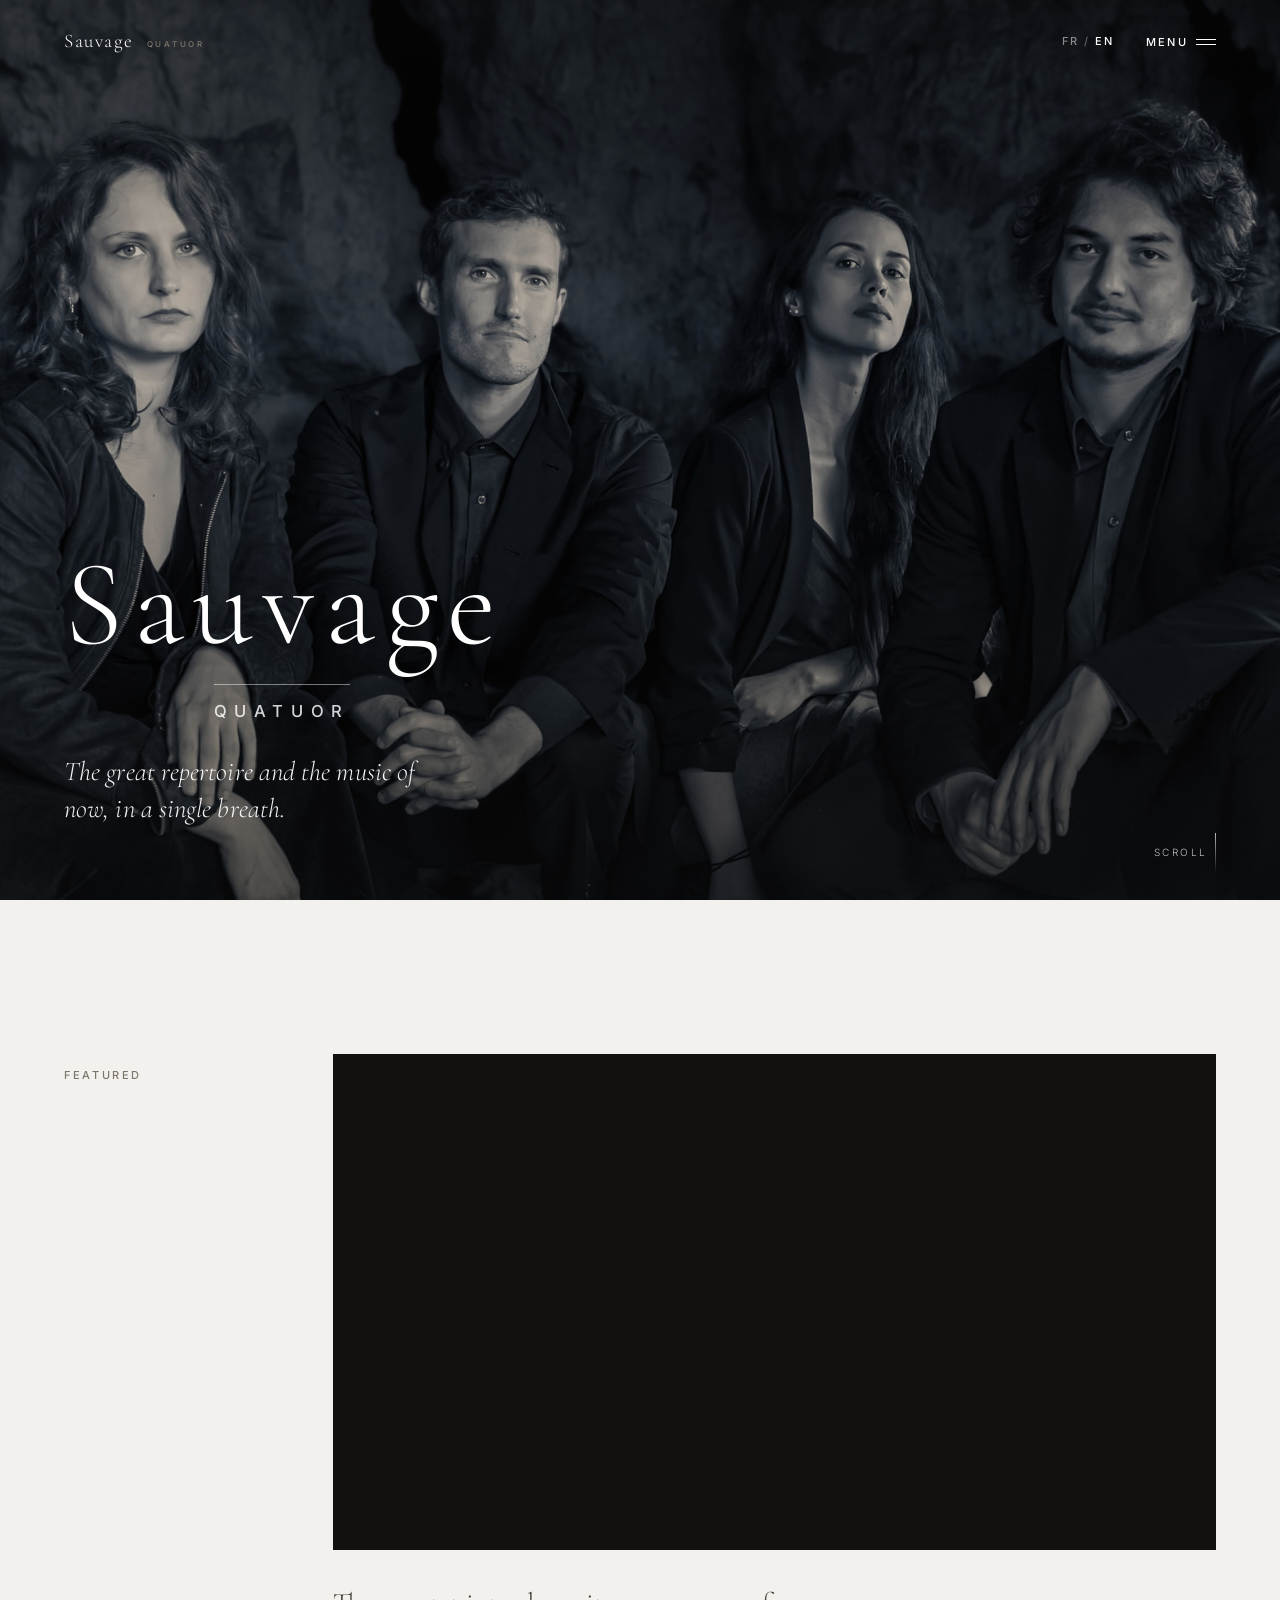
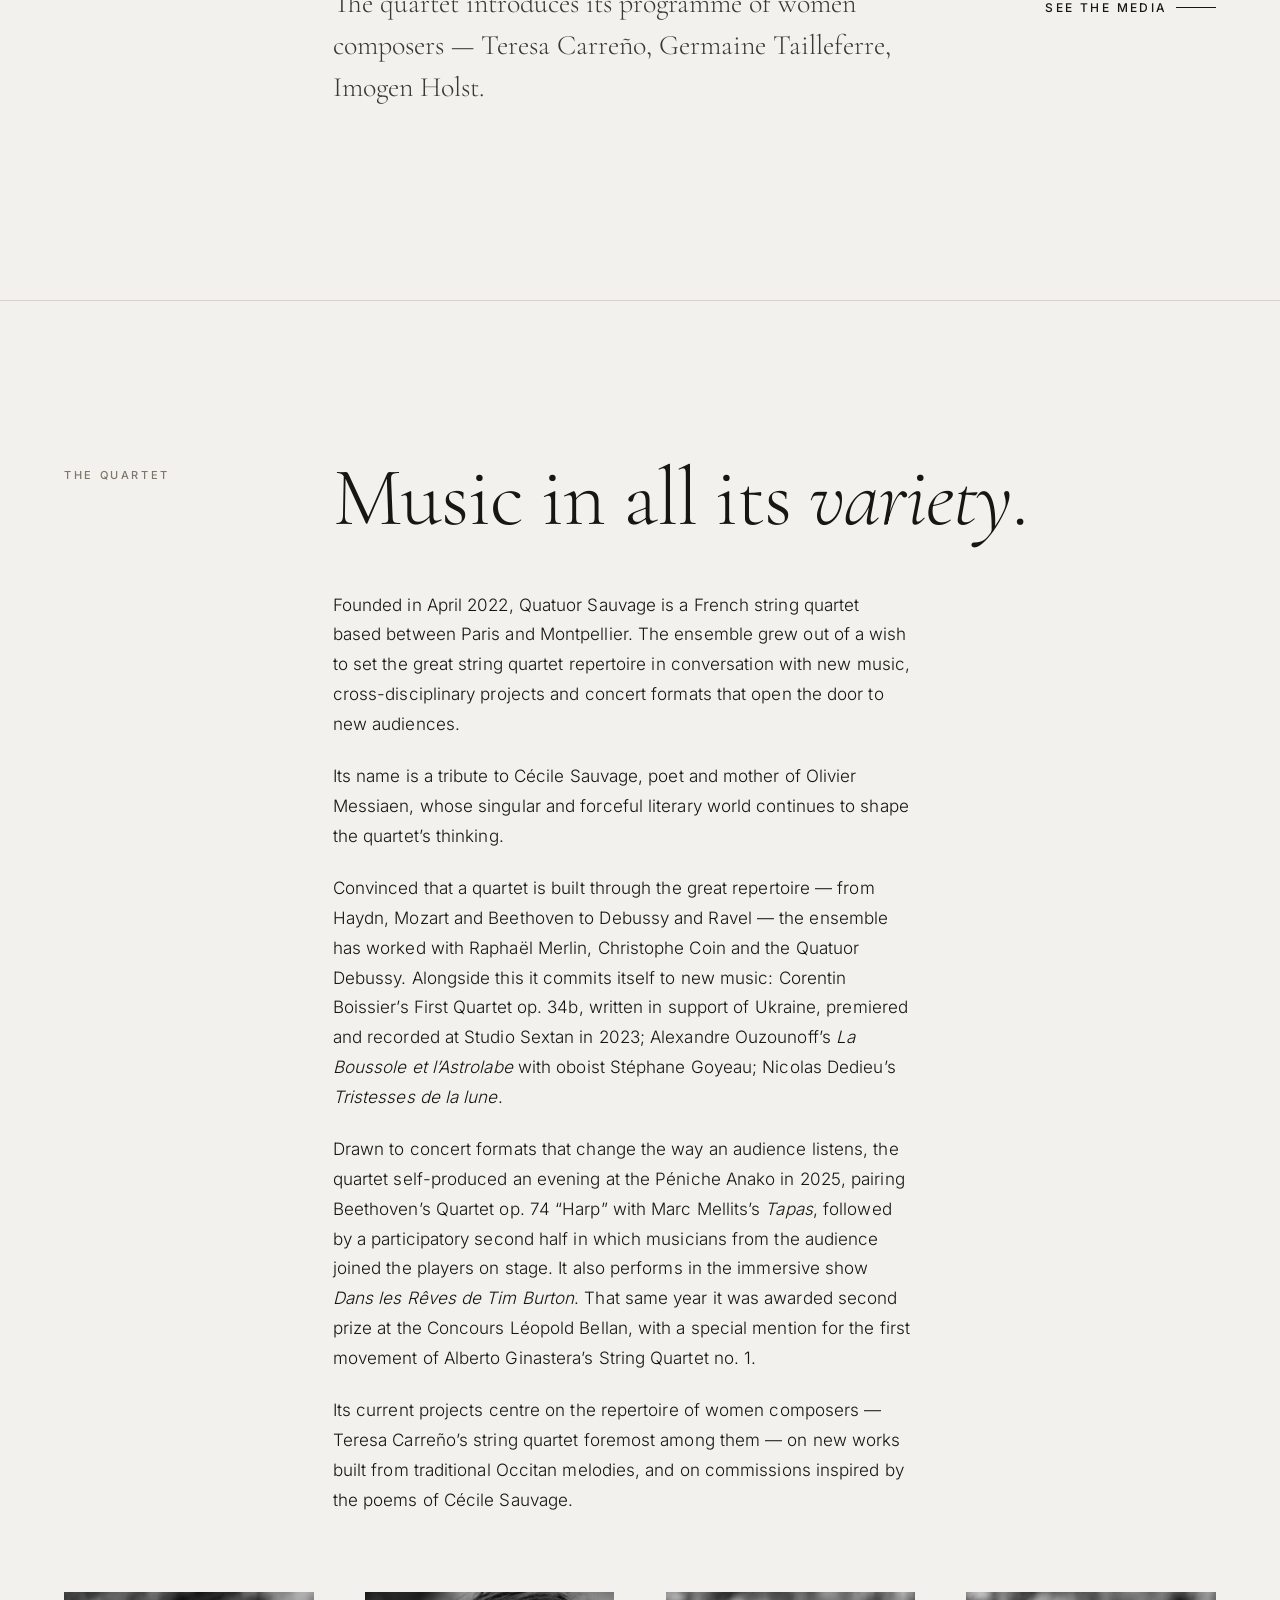
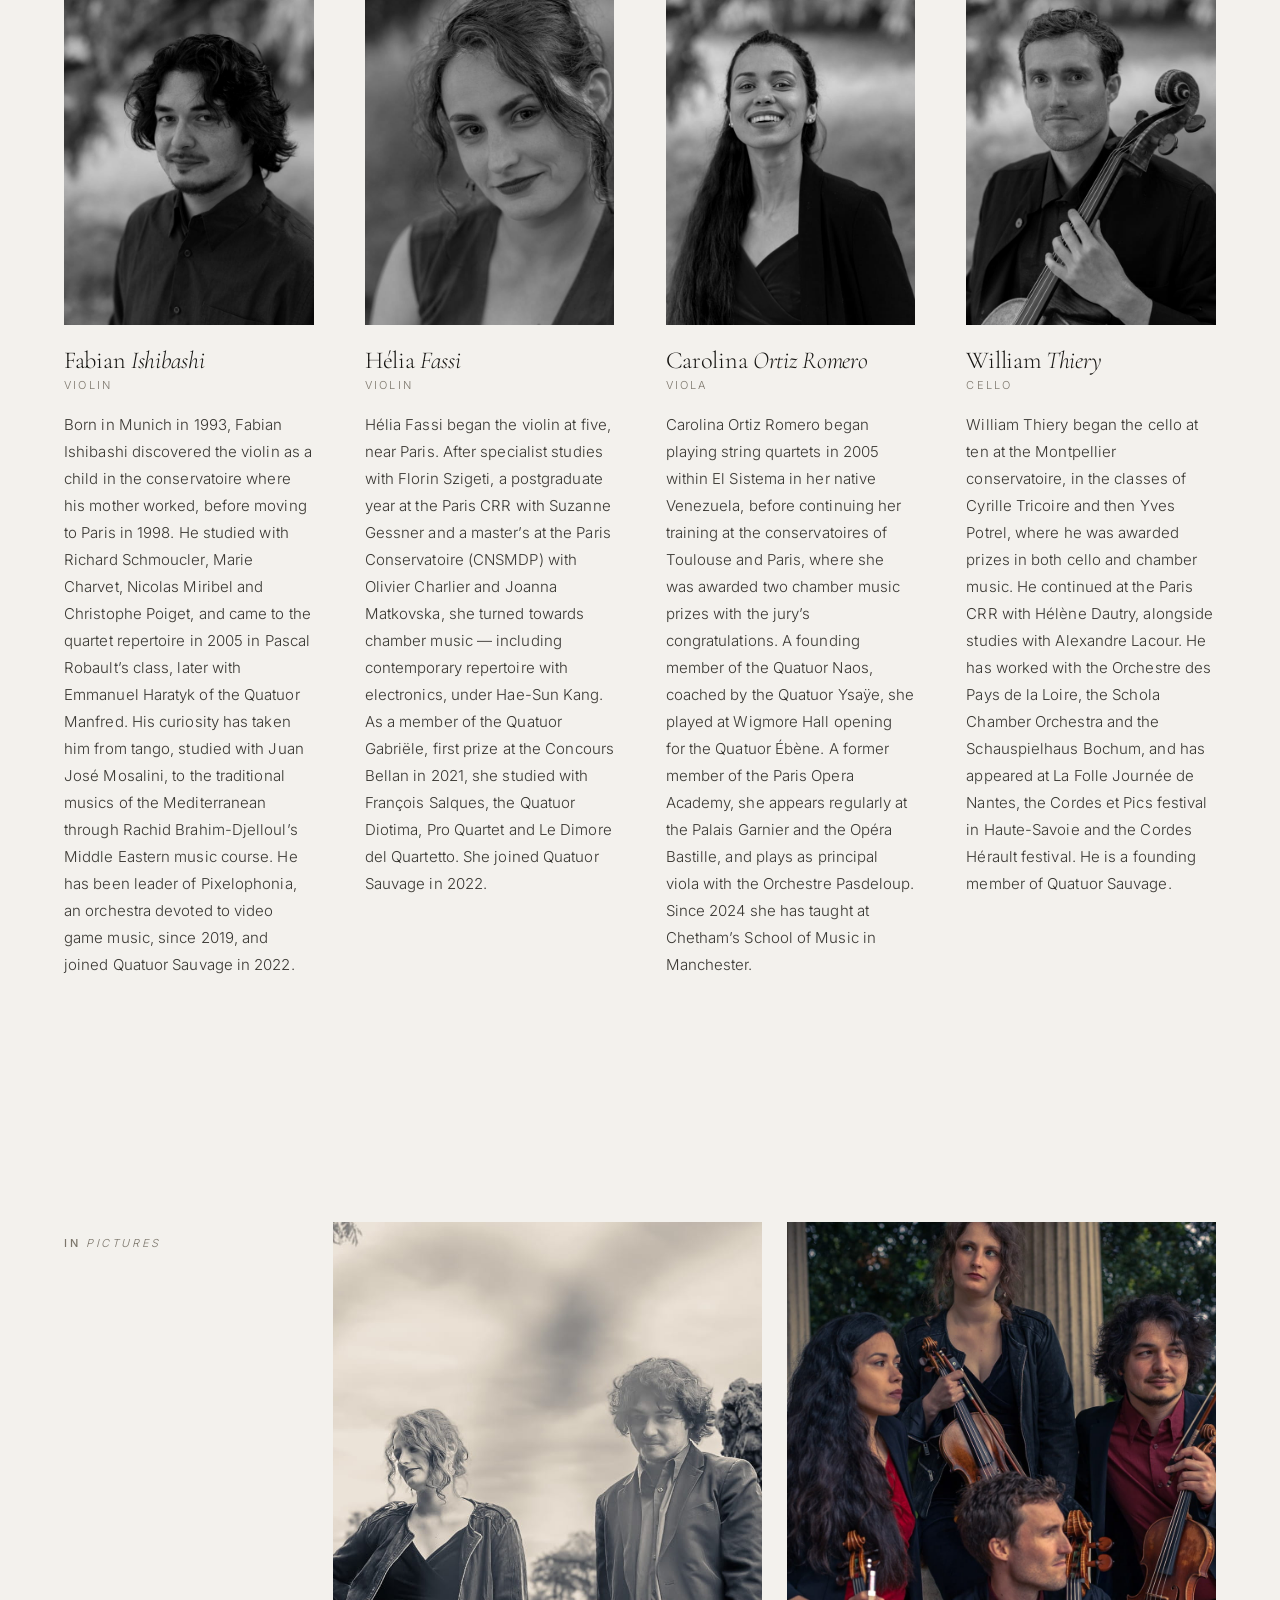
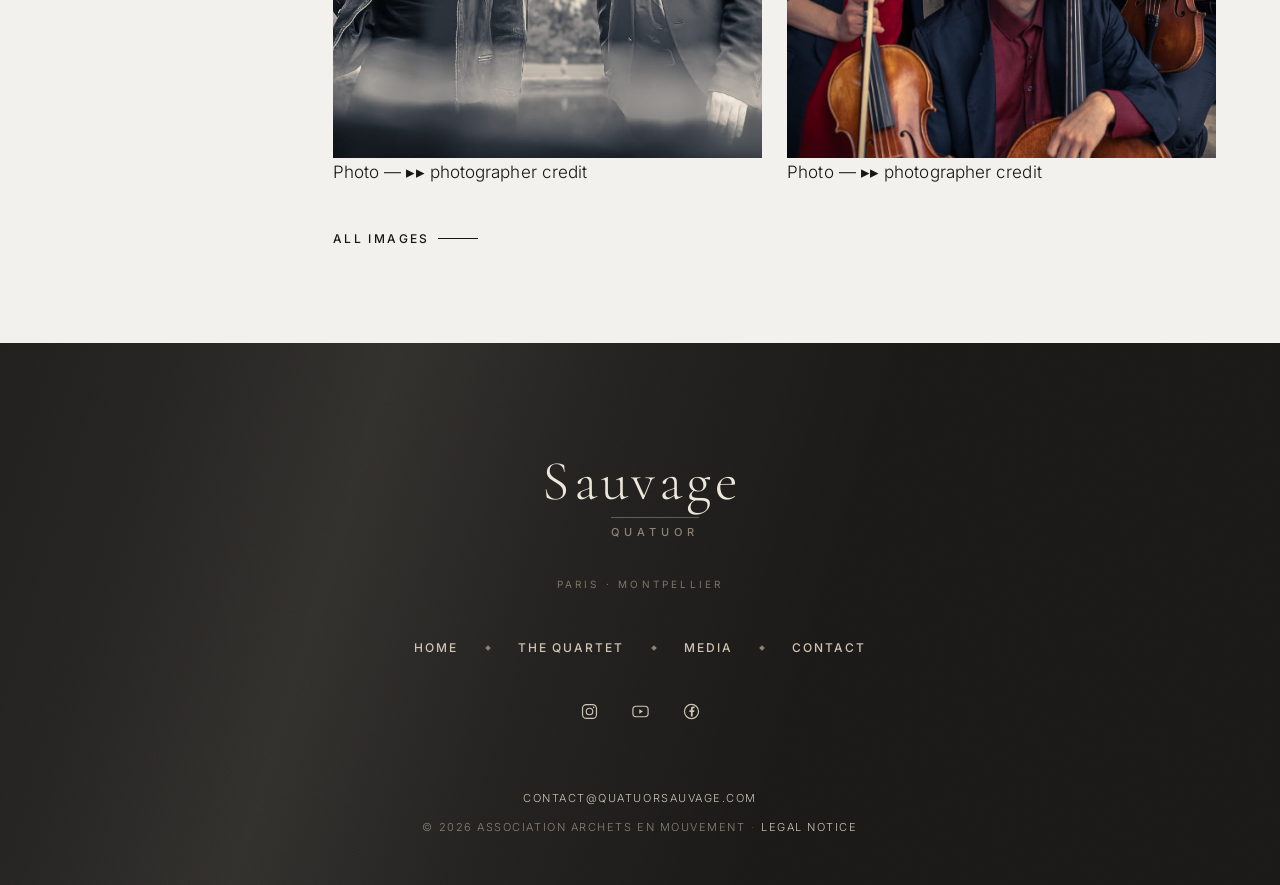
==== commit 9bde1d28: "update" ====
--- a/en/index.html
+++ b/en/index.html
@@ -7,33 +7,37 @@
 <meta name="description" content="French string quartet based between Paris and Montpellier. The great repertoire in dialogue with new music and the works of women composers.">
 
 <!-- ▸▸ REPLACE THE DOMAIN below throughout the site once registered -->
-<link rel="canonical" href="https://www.quatuorsauvage.com/en/">
-<link rel="alternate" hreflang="fr" href="https://www.quatuorsauvage.com/">
-<link rel="alternate" hreflang="en" href="https://www.quatuorsauvage.com/en/">
-<link rel="alternate" hreflang="x-default" href="https://www.quatuorsauvage.com/">
+<!-- ▸▸ DOMAINE : ces balises ont besoin d'une URL absolue.
+     Les réactiver (retirer les commentaires) et y mettre le vrai domaine
+     une fois celui-ci enregistré. Inutiles — et néfastes pour le
+     référencement — tant qu'elles pointent vers un domaine inexistant. -->
+<!-- <link rel="canonical" href="https://www.quatuorsauvage.com/en/"> -->
+<!-- <link rel="alternate" hreflang="fr" href="https://www.quatuorsauvage.com/"> -->
+<!-- <link rel="alternate" hreflang="en" href="https://www.quatuorsauvage.com/en/"> -->
+<!-- <link rel="alternate" hreflang="x-default" href="https://www.quatuorsauvage.com/"> -->
 
 <meta property="og:type" content="website">
 <meta property="og:locale" content="en_GB">
 <meta property="og:title" content="Quatuor Sauvage">
 <meta property="og:description" content="French string quartet based between Paris and Montpellier.">
-<meta property="og:image" content="https://www.quatuorsauvage.com/images/og-image.jpg">
-<meta property="og:url" content="https://www.quatuorsauvage.com/en/">
+<!-- <meta property="og:image" content="https://www.quatuorsauvage.com/images/og-image.jpg"> -->
+<!-- <meta property="og:url" content="https://www.quatuorsauvage.com/en/"> -->
 <meta name="twitter:card" content="summary_large_image">
 
-<link rel="icon" href="/images/favicon.svg" type="image/svg+xml">
-<link rel="preload" href="/fonts/cormorant-garamond-latin-300-normal.woff2" as="font" type="font/woff2" crossorigin>
-<link rel="preload" href="/fonts/inter-latin-400-normal.woff2" as="font" type="font/woff2" crossorigin>
-<link rel="stylesheet" href="/css/style.css">
+<link rel="icon" href="../images/favicon.svg" type="image/svg+xml">
+<link rel="preload" href="../fonts/cormorant-garamond-latin-300-normal.woff2" as="font" type="font/woff2" crossorigin>
+<link rel="preload" href="../fonts/inter-latin-400-normal.woff2" as="font" type="font/woff2" crossorigin>
+<link rel="stylesheet" href="../css/style.css">
 </head>
 <body class="page-home">
 
 <a class="skip-link" href="#content">Skip to content</a>
 
 <header class="nav is-over-hero">
-  <a class="wordmark" href="/en/">Quatuor <em>Sauvage</em></a>
+  <a class="wordmark mark mark--inline" href="index.html"><span class="mark-main">Sauvage</span><span class="mark-sub">Quatuor</span></a>
   <div class="nav-right">
     <nav class="lang" aria-label="Language">
-      <a href="/" hreflang="fr" lang="fr">FR</a>
+      <a href="../index.html" hreflang="fr" lang="fr">FR</a>
       <span class="sep">/</span>
       <span aria-current="true">EN</span>
     </nav>
@@ -48,10 +52,10 @@
 <div class="overlay" id="menu" aria-hidden="true">
   <div class="wrap">
     <nav class="overlay-nav" aria-label="Main navigation">
-      <a href="/en/" aria-current="page">Home</a>
-      <a href="/en/#ensemble">The Quartet</a>
-      <a href="/en/media.html">Media</a>
-      <a href="/en/contact.html">Contact</a>
+      <a href="index.html" aria-current="page">Home</a>
+      <a href="index.html#ensemble">The Quartet</a>
+      <a href="media.html">Media</a>
+      <a href="contact.html">Contact</a>
     </nav>
     <div class="overlay-foot">
       <!-- ▸▸ REPLACE: e-mail address -->
@@ -62,7 +66,7 @@
         <li><a href="https://www.youtube.com/" target="_blank" rel="noopener" aria-label="YouTube"><svg viewBox="0 0 24 24" width="18" height="18" fill="none" stroke="currentColor" stroke-width="1.5" aria-hidden="true"><rect x="2.4" y="5.4" width="19.2" height="13.2" rx="4"/><path d="M10.4 9.3v5.4l4.7-2.7z" fill="currentColor" stroke="none"/></svg></a></li>
         <li><a href="https://www.facebook.com/" target="_blank" rel="noopener" aria-label="Facebook"><svg viewBox="0 0 24 24" width="18" height="18" fill="none" stroke="currentColor" stroke-width="1.5" aria-hidden="true"><circle cx="12" cy="12" r="8.9"/><path d="M13.55 12.6h1.85l.3-2.3h-2.15V8.85c0-.66.19-1.11 1.13-1.11h1.2V5.68a15.6 15.6 0 0 0-1.76-.09c-1.74 0-2.93 1.06-2.93 3.01v1.7H9.3v2.3h1.89v5.72h2.36z" fill="currentColor" stroke="none"/></svg></a></li>
       </ul>
-      <a href="/en/legal-notice.html">Legal notice</a>
+      <a href="legal-notice.html">Legal notice</a>
     </div>
   </div>
 </div>
@@ -71,10 +75,10 @@
 
   <section class="hero">
     <div class="hero-media">
-      <img src="/images/hero.jpg" alt="Quatuor Sauvage in concert" fetchpriority="high">
+      <img src="../images/hero.jpg" alt="Quatuor Sauvage in concert" fetchpriority="high">
     </div>
     <div class="hero-inner">
-      <h1 class="hero-mark">Quatuor <em>Sauvage</em></h1>
+      <h1 class="hero-mark mark"><span class="mark-main">Sauvage</span><span class="mark-sub">Quatuor</span></h1>
       <!-- ▸▸ REPLACE: tagline (one line, italic) -->
       <p class="hero-tagline">The great repertoire and the music of now, in a single breath.</p>
     </div>
@@ -102,7 +106,7 @@
         <div class="featured-caption">
           <!-- ▸▸ REPLACE: framing sentence for the video -->
           <p class="lede">The quartet introduces its programme of women composers — Teresa Carreño, Germaine Tailleferre, Imogen Holst.</p>
-          <a class="link-arrow" href="/en/media.html">See the media</a>
+          <a class="link-arrow" href="media.html">See the media</a>
         </div>
       </div>
     </div>
@@ -129,7 +133,7 @@
 
       <article class="member reveal">
         <figure>
-          <img src="/images/portrait-fabian.jpg" alt="Fabian Ishibashi, violin" loading="lazy">
+          <img src="../images/portrait-fabian.jpg" alt="Fabian Ishibashi, violin" loading="lazy">
         </figure>
         <h3>Fabian <em>Ishibashi</em></h3>
         <p class="role">Violin</p>
@@ -138,7 +142,7 @@
 
       <article class="member reveal">
         <figure>
-          <img src="/images/portrait-helia.jpg" alt="Hélia Fassi, violin" loading="lazy">
+          <img src="../images/portrait-helia.jpg" alt="Hélia Fassi, violin" loading="lazy">
         </figure>
         <h3>Hélia <em>Fassi</em></h3>
         <p class="role">Violin</p>
@@ -147,7 +151,7 @@
 
       <article class="member reveal">
         <figure>
-          <img src="/images/portrait-carolina.jpg" alt="Carolina Ortiz Romero, viola" loading="lazy">
+          <img src="../images/portrait-carolina.jpg" alt="Carolina Ortiz Romero, viola" loading="lazy">
         </figure>
         <h3>Carolina <em>Ortiz Romero</em></h3>
         <p class="role">Viola</p>
@@ -156,7 +160,7 @@
 
       <article class="member reveal">
         <figure>
-          <img src="/images/portrait-william.jpg" alt="William Thiery, cello" loading="lazy">
+          <img src="../images/portrait-william.jpg" alt="William Thiery, cello" loading="lazy">
         </figure>
         <h3>William <em>Thiery</em></h3>
         <p class="role">Cello</p>
@@ -172,20 +176,20 @@
       <div>
         <div class="duo">
           <figure>
-            <a href="/en/media.html">
-              <img src="/images/quartet-01.jpg" alt="Quatuor Sauvage in rehearsal" loading="lazy">
+            <a href="media.html">
+              <img src="../images/quartet-01.jpg" alt="Quatuor Sauvage in rehearsal" loading="lazy">
             </a>
             <figcaption>Photo — ▸▸ photographer credit</figcaption>
           </figure>
           <figure>
-            <a href="/en/media.html">
-              <img src="/images/quartet-02.jpg" alt="Quatuor Sauvage on stage" loading="lazy">
+            <a href="media.html">
+              <img src="../images/quartet-02.jpg" alt="Quatuor Sauvage on stage" loading="lazy">
             </a>
             <figcaption>Photo — ▸▸ photographer credit</figcaption>
           </figure>
         </div>
         <p style="margin-top: clamp(1.5rem, 3vw, 2.25rem);">
-          <a class="link-arrow" href="/en/media.html">All images</a>
+          <a class="link-arrow" href="media.html">All images</a>
         </p>
       </div>
     </div>
@@ -197,18 +201,18 @@
   <div class="wrap footer-inner">
 
     <div>
-      <p class="footer-mark">Quatuor <em>Sauvage</em></p>
+      <p class="footer-mark mark"><span class="mark-main">Sauvage</span><span class="mark-sub">Quatuor</span></p>
       <p class="footer-sub">Paris · Montpellier</p>
     </div>
 
     <nav class="footer-nav" aria-label="Footer navigation">
-      <a href="/en/">Home</a>
+      <a href="index.html">Home</a>
       <span class="dot" aria-hidden="true"></span>
-      <a href="/en/#ensemble">The Quartet</a>
+      <a href="index.html#ensemble">The Quartet</a>
       <span class="dot" aria-hidden="true"></span>
-      <a href="/en/media.html">Media</a>
+      <a href="media.html">Media</a>
       <span class="dot" aria-hidden="true"></span>
-      <a href="/en/contact.html">Contact</a>
+      <a href="contact.html">Contact</a>
     </nav>
 
     <!-- ▸▸ REPLACE: social links -->
@@ -221,13 +225,13 @@
     <div class="footer-legal">
       <!-- ▸▸ REPLACE: e-mail address -->
       <a href="mailto:contact@quatuorsauvage.com">contact@quatuorsauvage.com</a>
-      <p>© <span id="year">2026</span> Association Archets en mouvement<span class="sep">·</span><a href="/en/legal-notice.html">Legal notice</a></p>
+      <p>© <span id="year">2026</span> Association Archets en mouvement<span class="sep">·</span><a href="legal-notice.html">Legal notice</a></p>
     </div>
 
   </div>
 </footer>
 
-<script src="/js/main.js" defer></script>
+<script src="../js/main.js" defer></script>
 <script>document.getElementById('year').textContent = new Date().getFullYear();</script>
 </body>
 </html>
--- a/css/style.css
+++ b/css/style.css
@@ -11,72 +11,72 @@
    -------------------------------------------------------------------------- */
 @font-face {
   font-family: "Cormorant Garamond"; font-style: normal; font-weight: 300; font-display: swap;
-  src: url("/fonts/cormorant-garamond-latin-ext-300-normal.woff2") format("woff2");
+  src: url("../fonts/cormorant-garamond-latin-ext-300-normal.woff2") format("woff2");
   unicode-range: U+0100-02BA, U+02BD-02C5, U+02C7-02CC, U+02CE-02D7, U+02DD-02FF, U+0304, U+0308, U+0329, U+1D00-1DBF, U+1E00-1E9F, U+1EF2-1EFF, U+2020, U+20A0-20AB, U+20AD-20C0, U+2113, U+2C60-2C7F, U+A720-A7FF;
 }
 @font-face {
   font-family: "Cormorant Garamond"; font-style: normal; font-weight: 300; font-display: swap;
-  src: url("/fonts/cormorant-garamond-latin-300-normal.woff2") format("woff2");
+  src: url("../fonts/cormorant-garamond-latin-300-normal.woff2") format("woff2");
   unicode-range: U+0000-00FF, U+0131, U+0152-0153, U+02BB-02BC, U+02C6, U+02DA, U+02DC, U+0304, U+0308, U+0329, U+2000-206F, U+20AC, U+2122, U+2191, U+2193, U+2212, U+2215, U+FEFF, U+FFFD;
 }
 @font-face {
   font-family: "Cormorant Garamond"; font-style: italic; font-weight: 300; font-display: swap;
-  src: url("/fonts/cormorant-garamond-latin-ext-300-italic.woff2") format("woff2");
+  src: url("../fonts/cormorant-garamond-latin-ext-300-italic.woff2") format("woff2");
   unicode-range: U+0100-02BA, U+02BD-02C5, U+02C7-02CC, U+02CE-02D7, U+02DD-02FF, U+0304, U+0308, U+0329, U+1D00-1DBF, U+1E00-1E9F, U+1EF2-1EFF, U+2020, U+20A0-20AB, U+20AD-20C0, U+2113, U+2C60-2C7F, U+A720-A7FF;
 }
 @font-face {
   font-family: "Cormorant Garamond"; font-style: italic; font-weight: 300; font-display: swap;
-  src: url("/fonts/cormorant-garamond-latin-300-italic.woff2") format("woff2");
+  src: url("../fonts/cormorant-garamond-latin-300-italic.woff2") format("woff2");
   unicode-range: U+0000-00FF, U+0131, U+0152-0153, U+02BB-02BC, U+02C6, U+02DA, U+02DC, U+0304, U+0308, U+0329, U+2000-206F, U+20AC, U+2122, U+2191, U+2193, U+2212, U+2215, U+FEFF, U+FFFD;
 }
 @font-face {
   font-family: "Cormorant Garamond"; font-style: normal; font-weight: 400; font-display: swap;
-  src: url("/fonts/cormorant-garamond-latin-ext-400-normal.woff2") format("woff2");
+  src: url("../fonts/cormorant-garamond-latin-ext-400-normal.woff2") format("woff2");
   unicode-range: U+0100-02BA, U+02BD-02C5, U+02C7-02CC, U+02CE-02D7, U+02DD-02FF, U+0304, U+0308, U+0329, U+1D00-1DBF, U+1E00-1E9F, U+1EF2-1EFF, U+2020, U+20A0-20AB, U+20AD-20C0, U+2113, U+2C60-2C7F, U+A720-A7FF;
 }
 @font-face {
   font-family: "Cormorant Garamond"; font-style: normal; font-weight: 400; font-display: swap;
-  src: url("/fonts/cormorant-garamond-latin-400-normal.woff2") format("woff2");
+  src: url("../fonts/cormorant-garamond-latin-400-normal.woff2") format("woff2");
   unicode-range: U+0000-00FF, U+0131, U+0152-0153, U+02BB-02BC, U+02C6, U+02DA, U+02DC, U+0304, U+0308, U+0329, U+2000-206F, U+20AC, U+2122, U+2191, U+2193, U+2212, U+2215, U+FEFF, U+FFFD;
 }
 @font-face {
   font-family: "Cormorant Garamond"; font-style: italic; font-weight: 400; font-display: swap;
-  src: url("/fonts/cormorant-garamond-latin-ext-400-italic.woff2") format("woff2");
+  src: url("../fonts/cormorant-garamond-latin-ext-400-italic.woff2") format("woff2");
   unicode-range: U+0100-02BA, U+02BD-02C5, U+02C7-02CC, U+02CE-02D7, U+02DD-02FF, U+0304, U+0308, U+0329, U+1D00-1DBF, U+1E00-1E9F, U+1EF2-1EFF, U+2020, U+20A0-20AB, U+20AD-20C0, U+2113, U+2C60-2C7F, U+A720-A7FF;
 }
 @font-face {
   font-family: "Cormorant Garamond"; font-style: italic; font-weight: 400; font-display: swap;
-  src: url("/fonts/cormorant-garamond-latin-400-italic.woff2") format("woff2");
+  src: url("../fonts/cormorant-garamond-latin-400-italic.woff2") format("woff2");
   unicode-range: U+0000-00FF, U+0131, U+0152-0153, U+02BB-02BC, U+02C6, U+02DA, U+02DC, U+0304, U+0308, U+0329, U+2000-206F, U+20AC, U+2122, U+2191, U+2193, U+2212, U+2215, U+FEFF, U+FFFD;
 }
 @font-face {
   font-family: "Inter"; font-style: normal; font-weight: 300; font-display: swap;
-  src: url("/fonts/inter-latin-ext-300-normal.woff2") format("woff2");
+  src: url("../fonts/inter-latin-ext-300-normal.woff2") format("woff2");
   unicode-range: U+0100-02BA, U+02BD-02C5, U+02C7-02CC, U+02CE-02D7, U+02DD-02FF, U+0304, U+0308, U+0329, U+1D00-1DBF, U+1E00-1E9F, U+1EF2-1EFF, U+2020, U+20A0-20AB, U+20AD-20C0, U+2113, U+2C60-2C7F, U+A720-A7FF;
 }
 @font-face {
   font-family: "Inter"; font-style: normal; font-weight: 300; font-display: swap;
-  src: url("/fonts/inter-latin-300-normal.woff2") format("woff2");
+  src: url("../fonts/inter-latin-300-normal.woff2") format("woff2");
   unicode-range: U+0000-00FF, U+0131, U+0152-0153, U+02BB-02BC, U+02C6, U+02DA, U+02DC, U+0304, U+0308, U+0329, U+2000-206F, U+20AC, U+2122, U+2191, U+2193, U+2212, U+2215, U+FEFF, U+FFFD;
 }
 @font-face {
   font-family: "Inter"; font-style: normal; font-weight: 400; font-display: swap;
-  src: url("/fonts/inter-latin-ext-400-normal.woff2") format("woff2");
+  src: url("../fonts/inter-latin-ext-400-normal.woff2") format("woff2");
   unicode-range: U+0100-02BA, U+02BD-02C5, U+02C7-02CC, U+02CE-02D7, U+02DD-02FF, U+0304, U+0308, U+0329, U+1D00-1DBF, U+1E00-1E9F, U+1EF2-1EFF, U+2020, U+20A0-20AB, U+20AD-20C0, U+2113, U+2C60-2C7F, U+A720-A7FF;
 }
 @font-face {
   font-family: "Inter"; font-style: normal; font-weight: 400; font-display: swap;
-  src: url("/fonts/inter-latin-400-normal.woff2") format("woff2");
+  src: url("../fonts/inter-latin-400-normal.woff2") format("woff2");
   unicode-range: U+0000-00FF, U+0131, U+0152-0153, U+02BB-02BC, U+02C6, U+02DA, U+02DC, U+0304, U+0308, U+0329, U+2000-206F, U+20AC, U+2122, U+2191, U+2193, U+2212, U+2215, U+FEFF, U+FFFD;
 }
 @font-face {
   font-family: "Inter"; font-style: normal; font-weight: 500; font-display: swap;
-  src: url("/fonts/inter-latin-ext-500-normal.woff2") format("woff2");
+  src: url("../fonts/inter-latin-ext-500-normal.woff2") format("woff2");
   unicode-range: U+0100-02BA, U+02BD-02C5, U+02C7-02CC, U+02CE-02D7, U+02DD-02FF, U+0304, U+0308, U+0329, U+1D00-1DBF, U+1E00-1E9F, U+1EF2-1EFF, U+2020, U+20A0-20AB, U+20AD-20C0, U+2113, U+2C60-2C7F, U+A720-A7FF;
 }
 @font-face {
   font-family: "Inter"; font-style: normal; font-weight: 500; font-display: swap;
-  src: url("/fonts/inter-latin-500-normal.woff2") format("woff2");
+  src: url("../fonts/inter-latin-500-normal.woff2") format("woff2");
   unicode-range: U+0000-00FF, U+0131, U+0152-0153, U+02BB-02BC, U+02C6, U+02DA, U+02DC, U+0304, U+0308, U+0329, U+2000-206F, U+20AC, U+2122, U+2191, U+2193, U+2212, U+2215, U+FEFF, U+FFFD;
 }
 
@@ -329,17 +329,80 @@
 .nav.is-open::before { opacity: 0; }
 .nav.is-open { background: transparent; color: var(--night-ink); border-bottom-color: transparent; }
 
+/* --------------------------------------------------------------------------
+   Marque « Sauvage / Quatuor »
+   Une seule construction, déclinée à trois échelles. Tout est piloté par
+   --mark-size (la taille du mot « Sauvage ») : le filet, l'espacement et le
+   retrait de la sous-ligne se recalculent seuls. Pour agrandir ou réduire la
+   marque quelque part, il n'y a que cette variable à changer.
+   -------------------------------------------------------------------------- */
+.mark {
+  --mark-indent: 1.23em;   /* retrait de la sous-ligne, en em de « Sauvage » */
+  --mark-sub-ink: var(--muted);
+  --mark-rule: var(--rule);
+  display: inline-block;
+  font-family: var(--display);
+  line-height: 0.94;
+  white-space: nowrap;
+}
+.mark-main {
+  display: block;
+  font-weight: 300;
+  font-size: var(--mark-size);
+  letter-spacing: 0.08em;
+  /* l'interlettrage ajoute une chasse après le « e » final : on la retire
+     pour que le bloc reste optiquement aligné à gauche */
+  margin-right: -0.08em;
+}
+.mark-sub {
+  display: block;
+  width: -moz-fit-content;
+  width: fit-content;
+  margin-left: calc(var(--mark-size) * 1.23);
+  margin-top: calc(var(--mark-size) * 0.18);
+  padding-top: calc(var(--mark-size) * 0.15);
+  border-top: 1px solid var(--mark-rule);
+  font-family: var(--body);
+  font-weight: 500;
+  font-size: max(0.6875rem, calc(var(--mark-size) * 0.136));
+  letter-spacing: 0.46em;
+  margin-right: -0.46em;
+  text-transform: uppercase;
+  line-height: 1;
+  color: var(--mark-sub-ink);
+}
+
+/* Variante d'une seule ligne : la barre de nav n'a pas la hauteur d'une
+   marque empilée, et la sous-ligne y deviendrait illisible. */
+.mark--inline { display: inline-flex; align-items: baseline; gap: 0.85em; }
+.mark--inline .mark-sub {
+  margin: 0;
+  padding: 0;
+  border-top: 0;
+  font-size: 0.5rem;
+  letter-spacing: 0.34em;
+  margin-right: -0.34em;
+}
+
+/* Écrans très étroits (≤ 340 px) : la barre de nav n'a plus la place pour
+   les deux mots, « Sauvage » suffit. */
+@media (max-width: 21.25rem) {
+  .mark--inline .mark-sub { display: none; }
+}
+
+/* Sur les fonds profonds (menu plein écran, pied de page) */
+.overlay .mark, .footer .mark {
+  --mark-sub-ink: var(--night-dim);
+  --mark-rule: rgba(236,230,219,0.3);
+}
+
 .wordmark {
-  font-family: var(--display);
-  font-size: clamp(1.0625rem, 1.5vw, 1.3125rem);
-  font-weight: 400;
-  letter-spacing: 0.06em;
+  --mark-size: clamp(1.0625rem, 1.5vw, 1.3125rem);
   line-height: 1;
   white-space: nowrap;
   position: relative;
   z-index: 120;
 }
-.wordmark em { font-style: italic; letter-spacing: 0.02em; }
 
 .nav-right {
   display: flex;
@@ -427,7 +490,7 @@
   inset: 0;
   z-index: -2;
   /* ▸▸ pour utiliser une autre image que celle du héros, changer ce chemin */
-  background: url("/images/hero.jpg") center / cover no-repeat;
+  background: url("../images/hero.jpg") center / cover no-repeat;
   /* Deux réglages plutôt qu'un : brightness écrase les hautes lumières de la
      photo, opacity la fond dans le noir. Même une image très claire retombe
      sous #3d3d3a — le contraste du texte est garanti quelle que soit la photo.
@@ -548,15 +611,12 @@
   margin-inline: auto;
 }
 .hero-mark {
-  font-family: var(--display);
-  font-weight: 300;
-  font-size: clamp(3rem, 10.5vw, 9rem);
-  line-height: 0.98;
-  letter-spacing: -0.02em;
+  --mark-size: clamp(2.75rem, 9.5vw, 8rem);
+  --mark-sub-ink: rgba(255,255,255,0.82);
+  --mark-rule: rgba(255,255,255,0.45);
   margin: 0;
   text-shadow: 0 1px 40px rgba(0,0,0,0.25);
 }
-.hero-mark em { font-style: italic; }
 .hero-tagline {
   font-family: var(--display);
   font-style: italic;
@@ -682,26 +742,41 @@
 }
 .duo a:hover img { transform: scale(1.03); }
 .duo figcaption,
-.grid-media figcaption {
-  margin-top: 0.7rem;
-  font-size: 0.6875rem;
-  letter-spacing: 0.14em;
-  text-transform: uppercase;
-  color: var(--muted);
-}
-
+/* Galerie « justifiée » : chaque rangée occupe toute la largeur et toutes les
+   images d'une même rangée ont exactement la même hauteur. Les proportions
+   réelles sont conservées — plus aucun recadrage.
+
+   Chaque <figure> porte son rapport largeur / hauteur dans --ar
+   (paysage 3:2 → 1.5 ; portrait 2:3 → 0.666 ; carré → 1).
+   --gallery-unit est une largeur de référence exprimée en pourcentage de la
+   galerie : c'est elle qui décide du nombre d'images par rangée. Plus elle est
+   grande, moins il y a d'images par rangée et plus elles sont hautes.
+   Étant un pourcentage, la composition des rangées reste la même quelle que
+   soit la largeur de l'écran — seule l'échelle change. */
 .grid-media {
-  display: grid;
-  gap: clamp(1.25rem, 3vw, 2.75rem);
-  grid-template-columns: 1fr;
-}
-@media (min-width: 46rem) { .grid-media { grid-template-columns: repeat(2, 1fr); } }
-@media (min-width: 82rem) { .grid-media { grid-template-columns: repeat(3, 1fr); } }
-
-.grid-media figure { margin: 0; }
+  --gallery-unit: 32%;
+  --gallery-gap: 0.625rem;
+  display: flex;
+  flex-wrap: wrap;
+  gap: var(--gallery-gap);
+}
+@media (min-width: 64rem) { .grid-media { --gallery-unit: 21%; } }
+
+/* Dernière rangée : elle s'étire sur toute la largeur, ce qui la rend plus
+   haute que les précédentes — le bloc se referme proprement. Si un jour une
+   seule image se retrouve seule sur cette dernière rangée et paraît trop
+   grande, décommenter la ligne ci-dessous : la rangée restera alors alignée
+   à gauche, à hauteur normale, en laissant du blanc à droite. */
+/* .grid-media::after { content: ""; flex: 1000000 0 0; } */
+
+.grid-media figure {
+  margin: 0;
+  flex: var(--ar, 1.5) 1 calc(var(--ar, 1.5) * var(--gallery-unit));
+}
 .grid-media .shot {
   display: block;
   width: 100%;
+  aspect-ratio: var(--ar, 1.5);
   overflow: hidden;
   background: var(--paper-deep);
   cursor: zoom-in;
@@ -716,10 +791,33 @@
 }
 .grid-media .shot:hover img { transform: scale(1.025); }
 
-/* Rythme irrégulier : certaines images plus hautes */
-.grid-media .shot { aspect-ratio: 4 / 5; }
-.grid-media figure:nth-child(3n+1) .shot { aspect-ratio: 4 / 3; }
-.grid-media figure:nth-child(5n) .shot { aspect-ratio: 1 / 1; }
+/* Sur un téléphone, une image par rangée : des rangées justifiées y
+   donneraient des vignettes minuscules. */
+@media (max-width: 47.999rem) {
+  .grid-media { --gallery-gap: 0.75rem; }
+  .grid-media figure { flex: 1 1 100%; }
+}
+
+/* Le crédit reste dans le code — la visionneuse et les lecteurs d'écran le
+   lisent — mais ne s'affiche plus sous chaque image : il briserait
+   l'alignement des rangées. Une seule ligne sous la galerie suffit. */
+.grid-media figcaption {
+  position: absolute;
+  width: 1px;
+  height: 1px;
+  margin: -1px;
+  padding: 0;
+  overflow: hidden;
+  clip-path: inset(50%);
+  white-space: nowrap;
+}
+.gallery-credit {
+  margin-top: clamp(1rem, 2vw, 1.5rem);
+  font-size: 0.6875rem;
+  letter-spacing: 0.14em;
+  text-transform: uppercase;
+  color: var(--muted);
+}
 
 .video-grid {
   display: grid;
@@ -862,22 +960,20 @@
 }
 
 .footer-mark {
-  font-family: var(--display);
-  font-size: clamp(2.125rem, 5.5vw, 4rem);
-  font-weight: 300;
-  line-height: 1.05;
-  letter-spacing: 0.015em;
+  --mark-size: clamp(2rem, 5vw, 3.5rem);
   color: var(--night-ink);
   margin: 0;
 }
-.footer-mark em { font-style: italic; }
 .footer-sub {
-  margin: 0.9rem 0 0;
-  font-size: 0.6875rem;
-  font-weight: 500;
+  /* la marque se termine désormais par « QUATUOR » en capitales espacées :
+     il faut plus d'air ici, sinon la ligne de villes s'y confond. */
+  margin: 1.9rem 0 0;
+  font-size: 0.625rem;
+  font-weight: 400;
   letter-spacing: 0.32em;
   text-transform: uppercase;
   color: var(--night-dim);
+  opacity: 0.85;
 }
 
 /* rang de liens séparés par un losange */
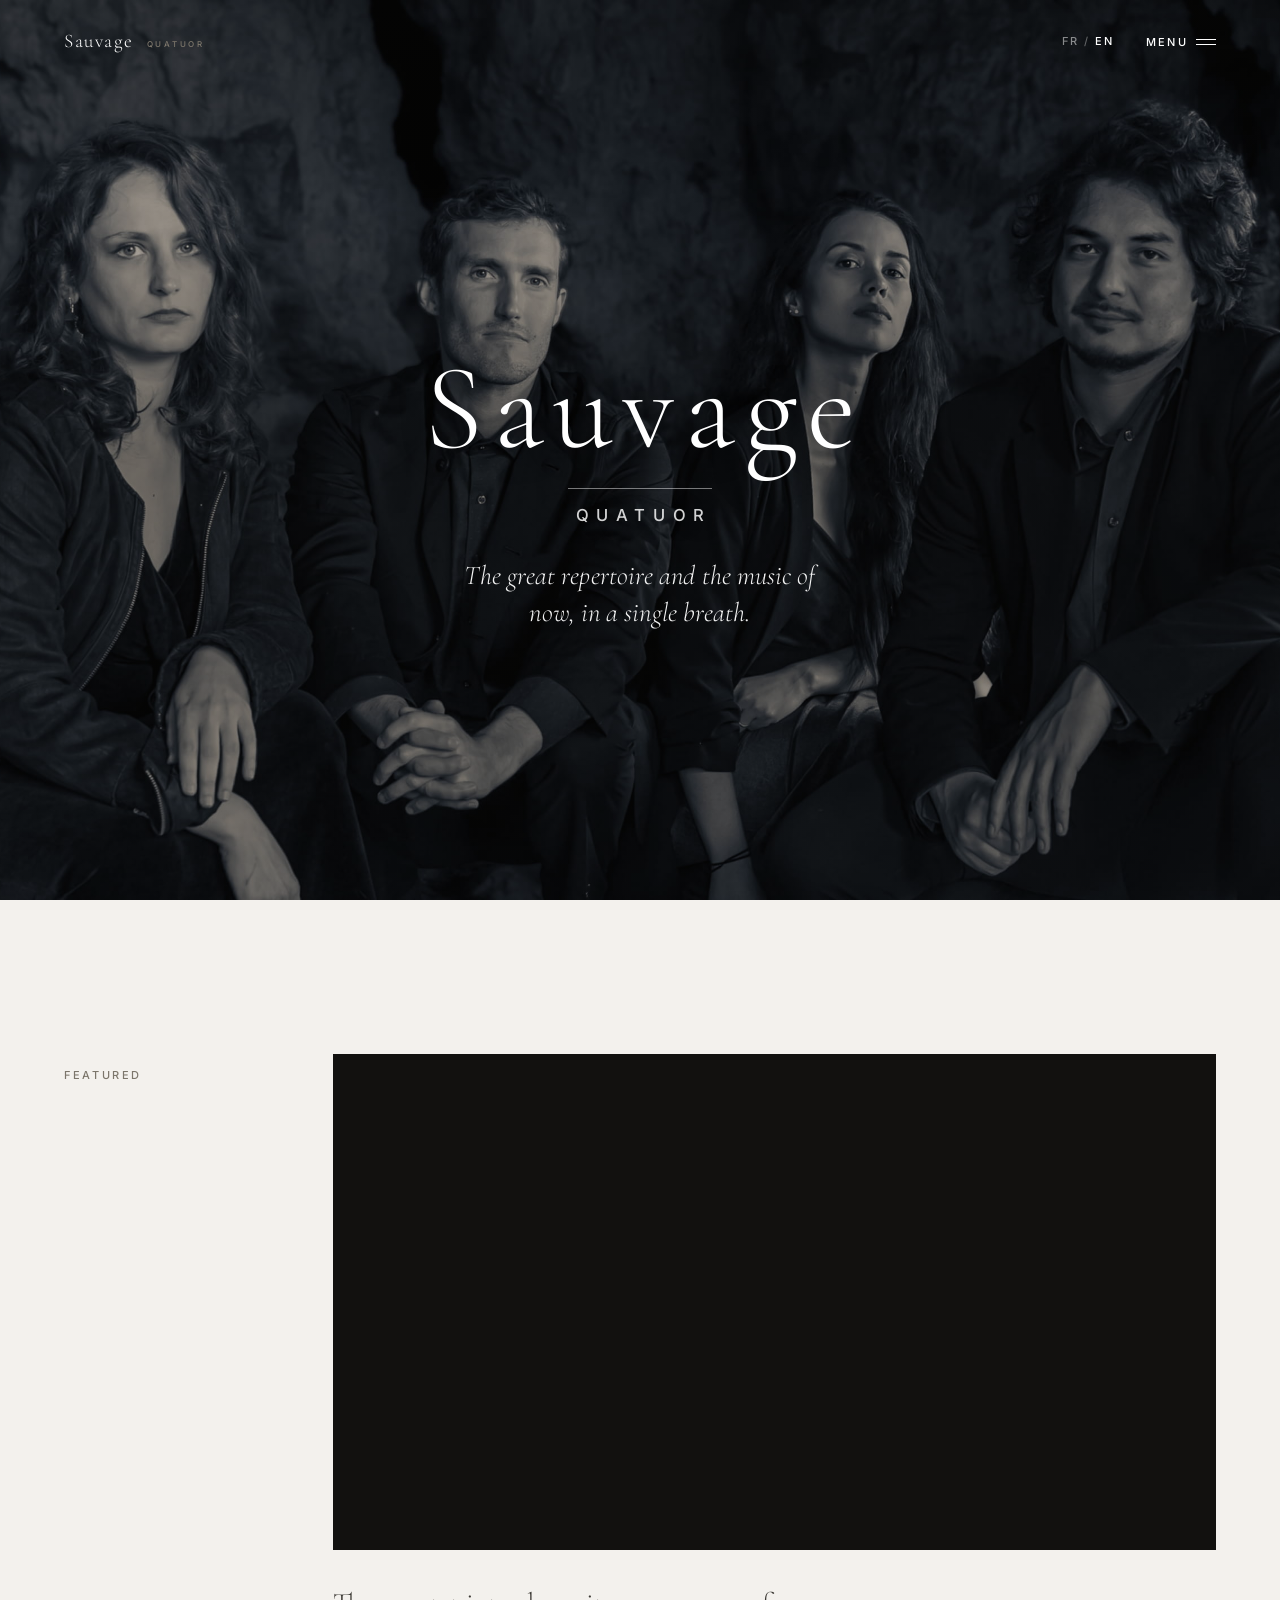
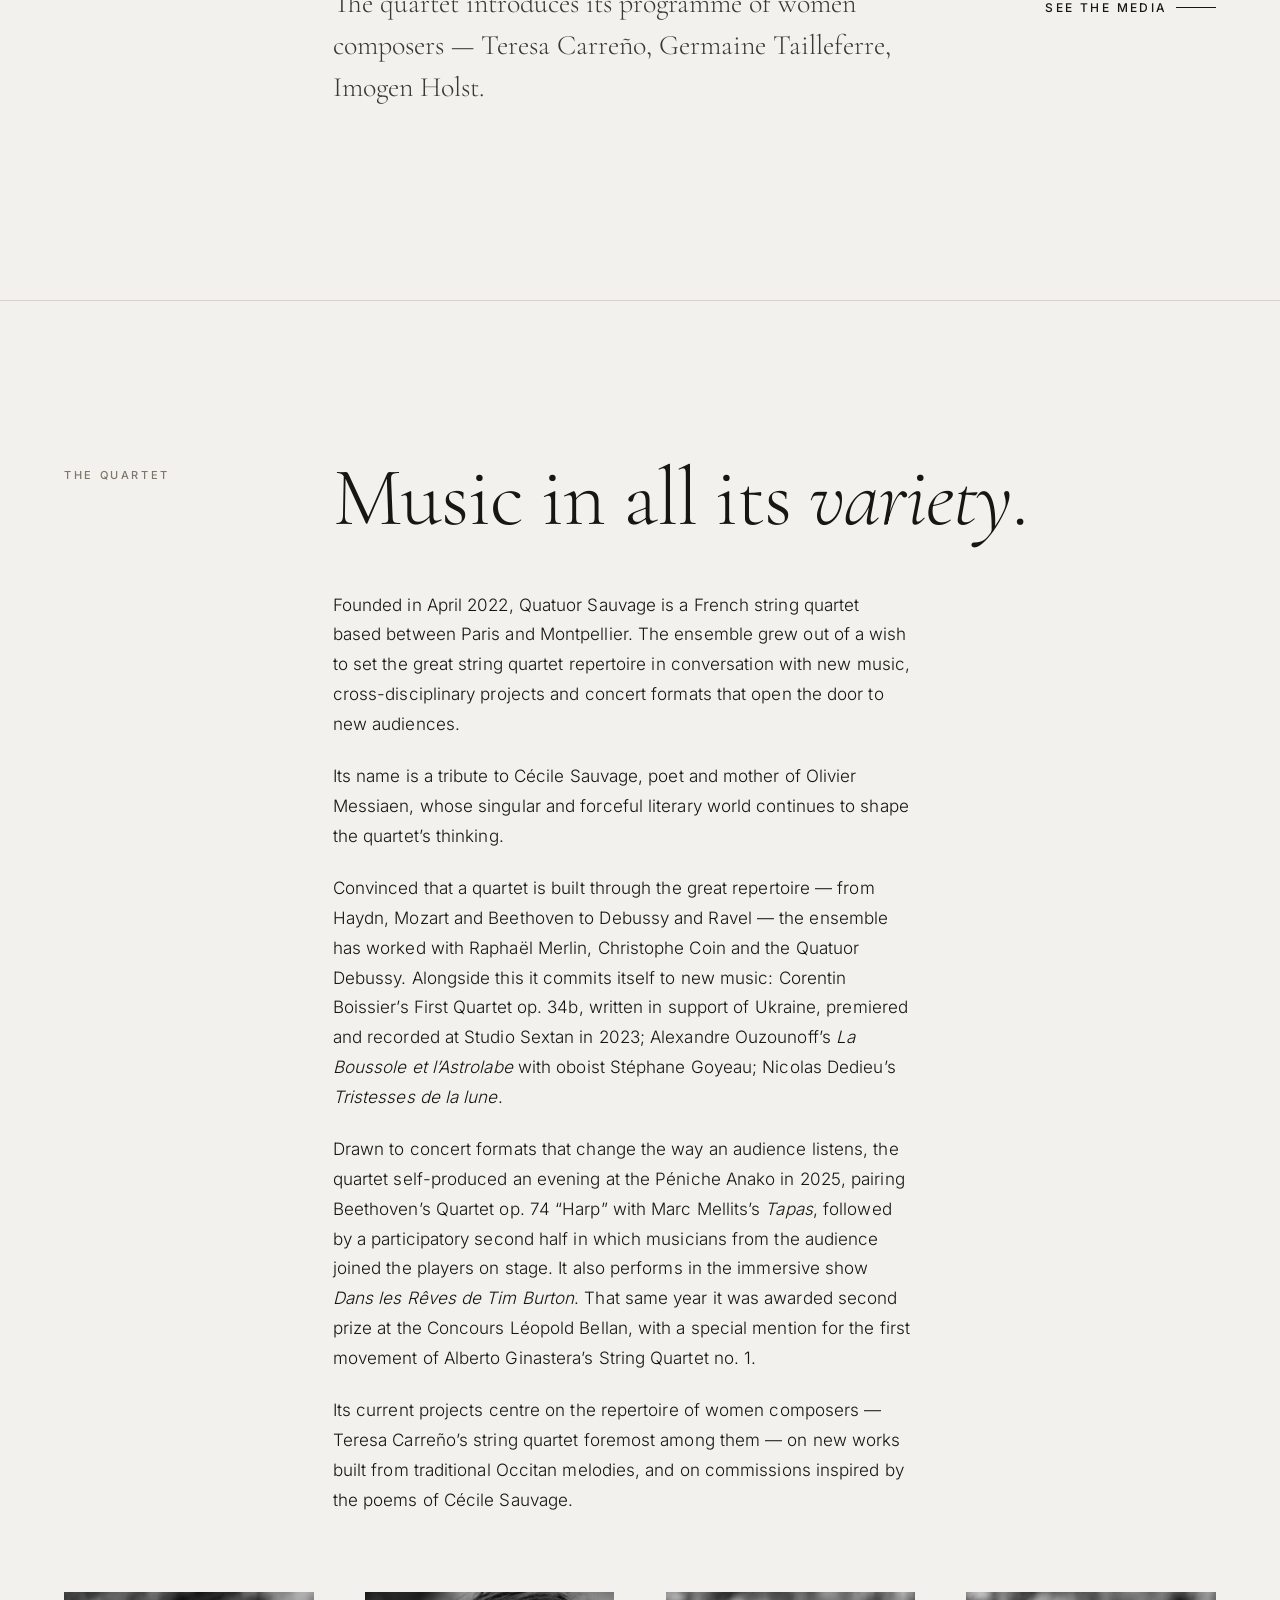
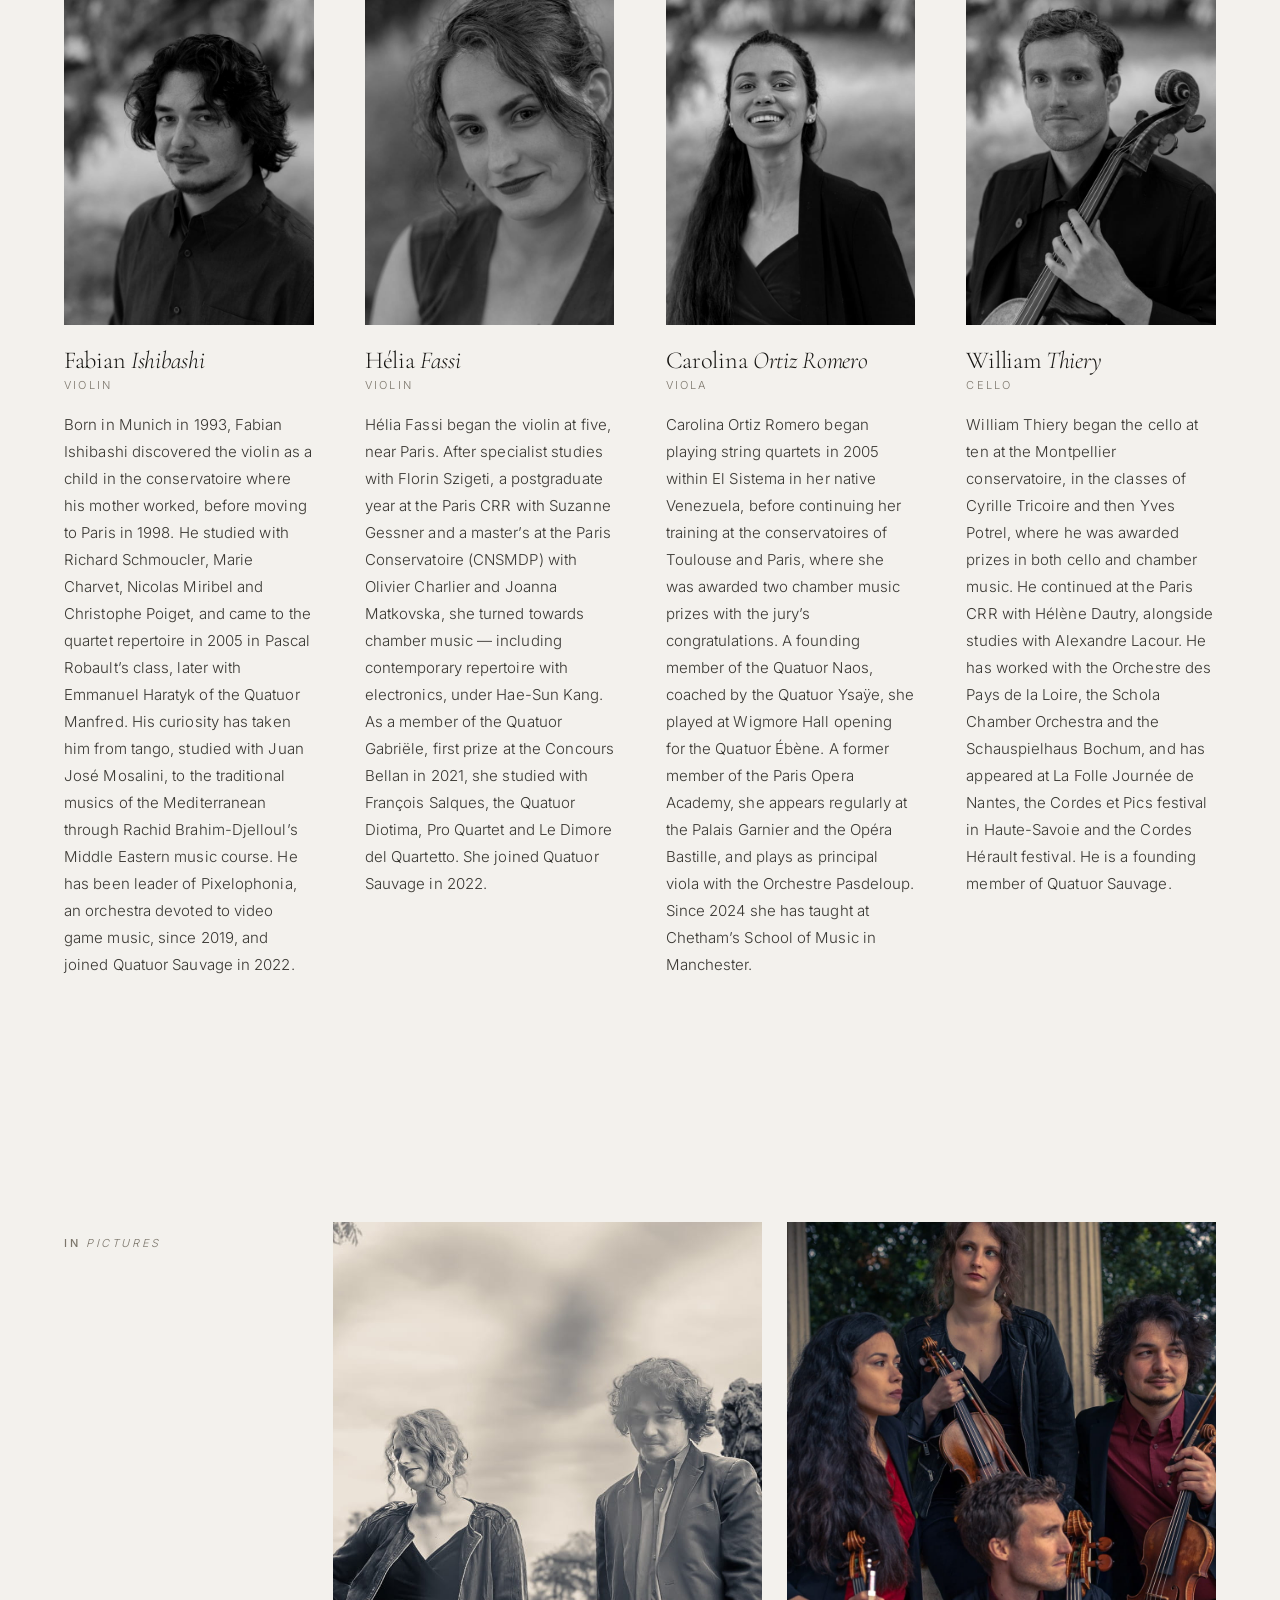
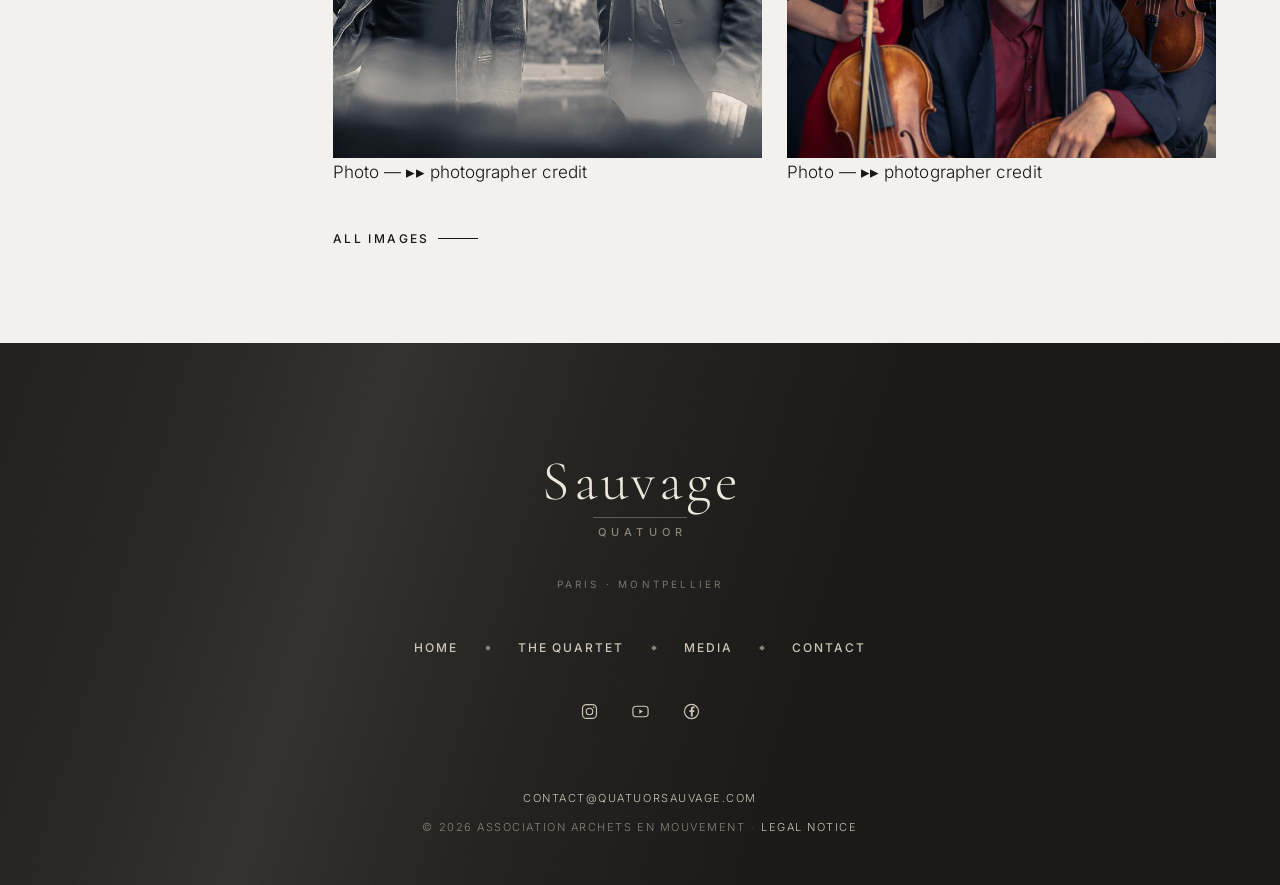
==== commit 2afca35d: "update" ====
--- a/en/index.html
+++ b/en/index.html
@@ -82,7 +82,6 @@
       <!-- ▸▸ REPLACE: tagline (one line, italic) -->
       <p class="hero-tagline">The great repertoire and the music of now, in a single breath.</p>
     </div>
-    <span class="scroll-cue" aria-hidden="true">Scroll</span>
   </section>
 
   <!-- ===================== FEATURED — SINGLE SLOT =====================
--- a/css/style.css
+++ b/css/style.css
@@ -370,6 +370,18 @@
   text-transform: uppercase;
   line-height: 1;
   color: var(--mark-sub-ink);
+}
+
+/* Marque centrée (héros, pied de page) : la sous-ligne se centre sous
+   « Sauvage » au lieu d'être décalée à droite. Le décalage n'a de sens que
+   si la marque est alignée à gauche.
+   Le padding-left compense la chasse que l'interlettrage ajoute après le
+   « R » final : sans lui, le mot paraîtrait décalé d'un demi-espace. */
+.hero-mark .mark-sub,
+.footer-mark .mark-sub {
+  margin-left: auto;
+  margin-right: auto;
+  padding-left: 0.46em;
 }
 
 /* Variante d'une seule ligne : la barre de nav n'a pas la hauteur d'une
@@ -581,7 +593,7 @@
   position: relative;
   min-height: 100svh;
   display: flex;
-  align-items: flex-end;
+  align-items: center;
   color: #fff;
   overflow: hidden;
 }
@@ -599,16 +611,23 @@
   content: "";
   position: absolute;
   inset: 0;
-  background: linear-gradient(180deg, rgba(10,10,9,0.42) 0%, rgba(10,10,9,0.12) 38%, rgba(10,10,9,0.55) 100%);
+  background: linear-gradient(180deg, rgba(10,10,9,0.40) 0%, rgba(10,10,9,0.30) 22%, rgba(10,10,9,0.46) 52%, rgba(10,10,9,0.38) 100%);
 }
 .hero-inner {
   position: relative;
   z-index: 2;
   width: 100%;
   padding-inline: var(--gutter);
-  padding-bottom: clamp(3rem, 8vh, 6rem);
+  /* Le bloc est centré dans la hauteur de l'image. La barre de nav occupe le
+     haut : on décale d'autant vers le bas pour que le centrage soit optique
+     et pas seulement géométrique.
+     Pour reposer le bloc en bas de l'image comme avant, remplacer cette ligne
+     par « padding-bottom: clamp(3rem, 8vh, 6rem); » et repasser .hero en
+     « align-items: flex-end ». */
+  padding-top: var(--nav-h);
   max-width: 1560px;
   margin-inline: auto;
+  text-align: center;
 }
 .hero-mark {
   --mark-size: clamp(2.75rem, 9.5vw, 8rem);
@@ -623,29 +642,9 @@
   font-weight: 300;
   font-size: clamp(1.125rem, 2.1vw, 1.75rem);
   line-height: 1.4;
-  margin: clamp(1rem, 2vw, 1.6rem) 0 0;
+  margin: clamp(1rem, 2vw, 1.6rem) auto 0;
   max-width: 30ch;
   opacity: 0.94;
-}
-
-.scroll-cue {
-  position: absolute;
-  bottom: clamp(1.25rem, 3vh, 2.25rem);
-  right: var(--gutter);
-  z-index: 2;
-  font-size: 0.625rem;
-  letter-spacing: 0.24em;
-  text-transform: uppercase;
-  color: rgba(255,255,255,0.75);
-  display: flex;
-  align-items: center;
-  gap: 0.75em;
-}
-.scroll-cue::after {
-  content: "";
-  width: 1px;
-  height: 2.5rem;
-  background: linear-gradient(180deg, rgba(255,255,255,0.7), rgba(255,255,255,0));
 }
 
 /* En-tête de page intérieure */
@@ -1067,6 +1066,6 @@
    15. Impression
    -------------------------------------------------------------------------- */
 @media print {
-  .nav, .overlay, .scroll-cue, .lightbox { display: none !important; }
+  .nav, .overlay, .lightbox { display: none !important; }
   body { background: #fff; color: #000; }
 }
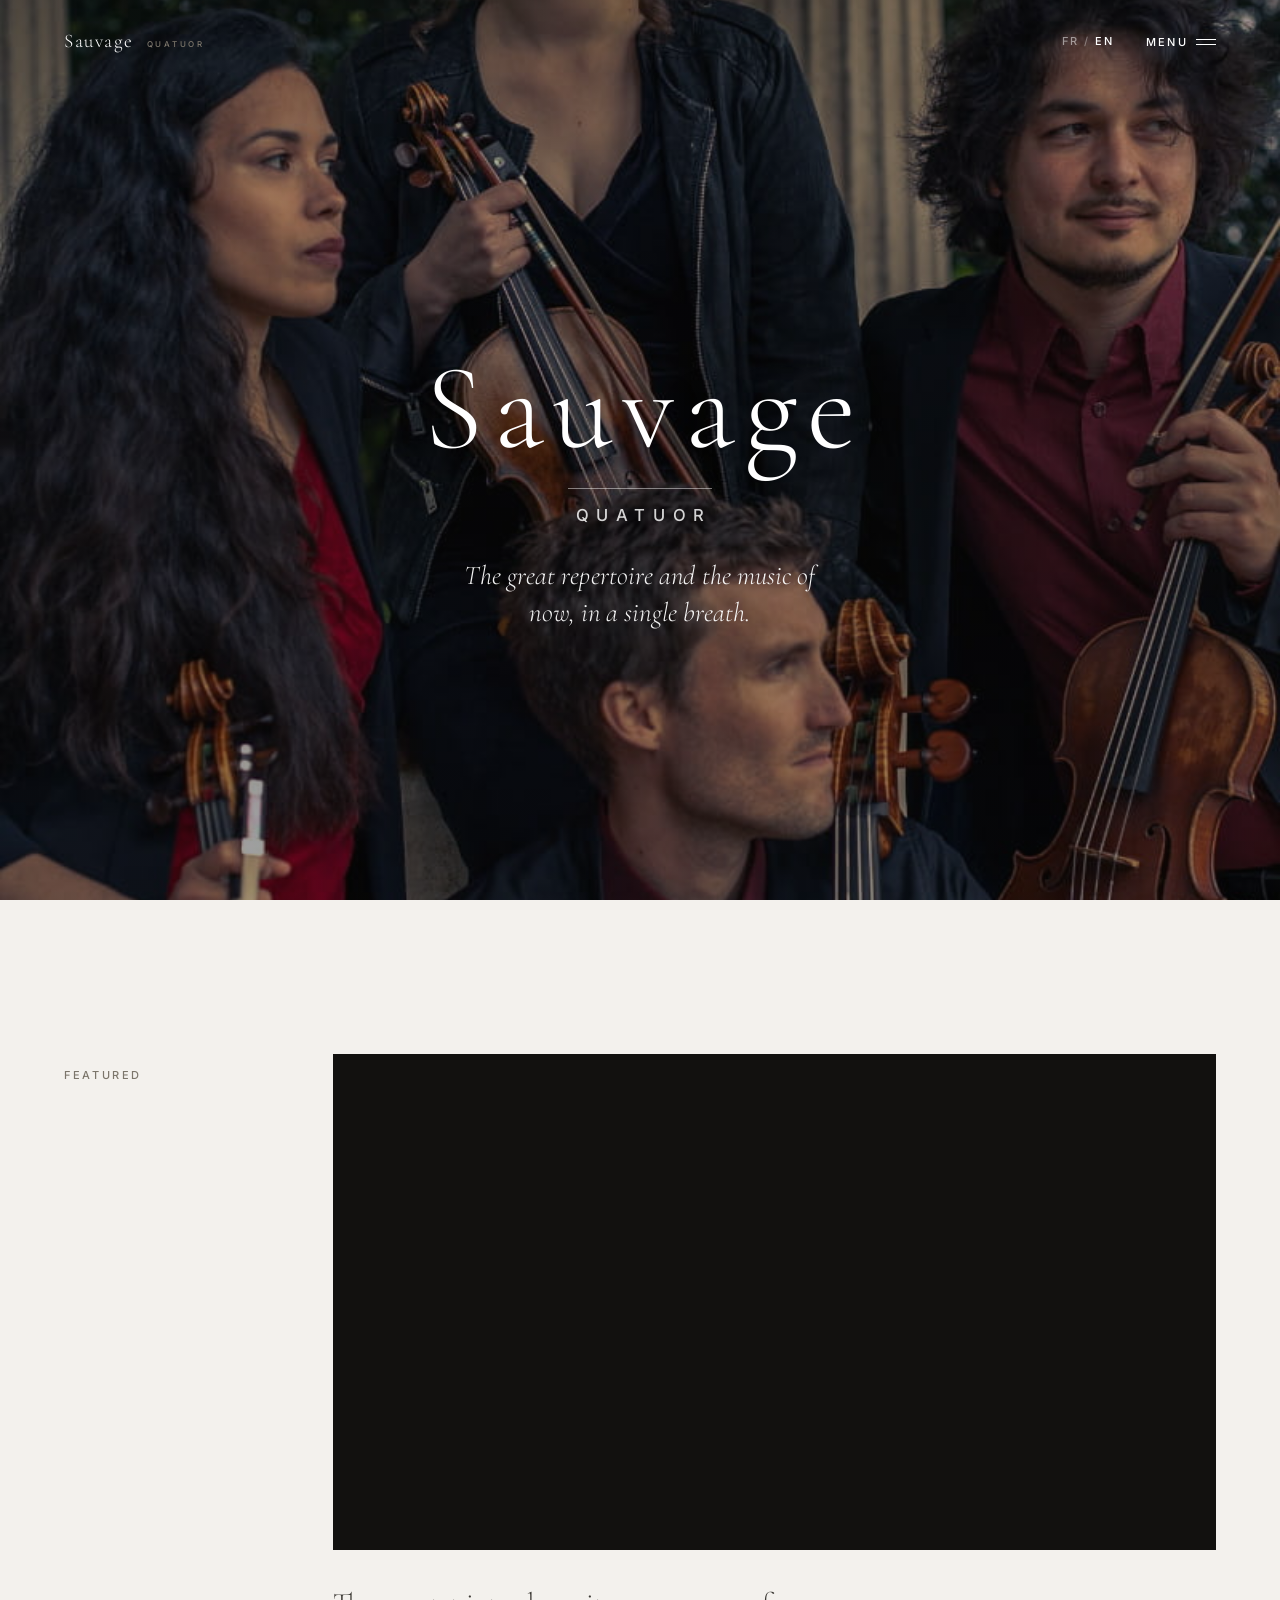
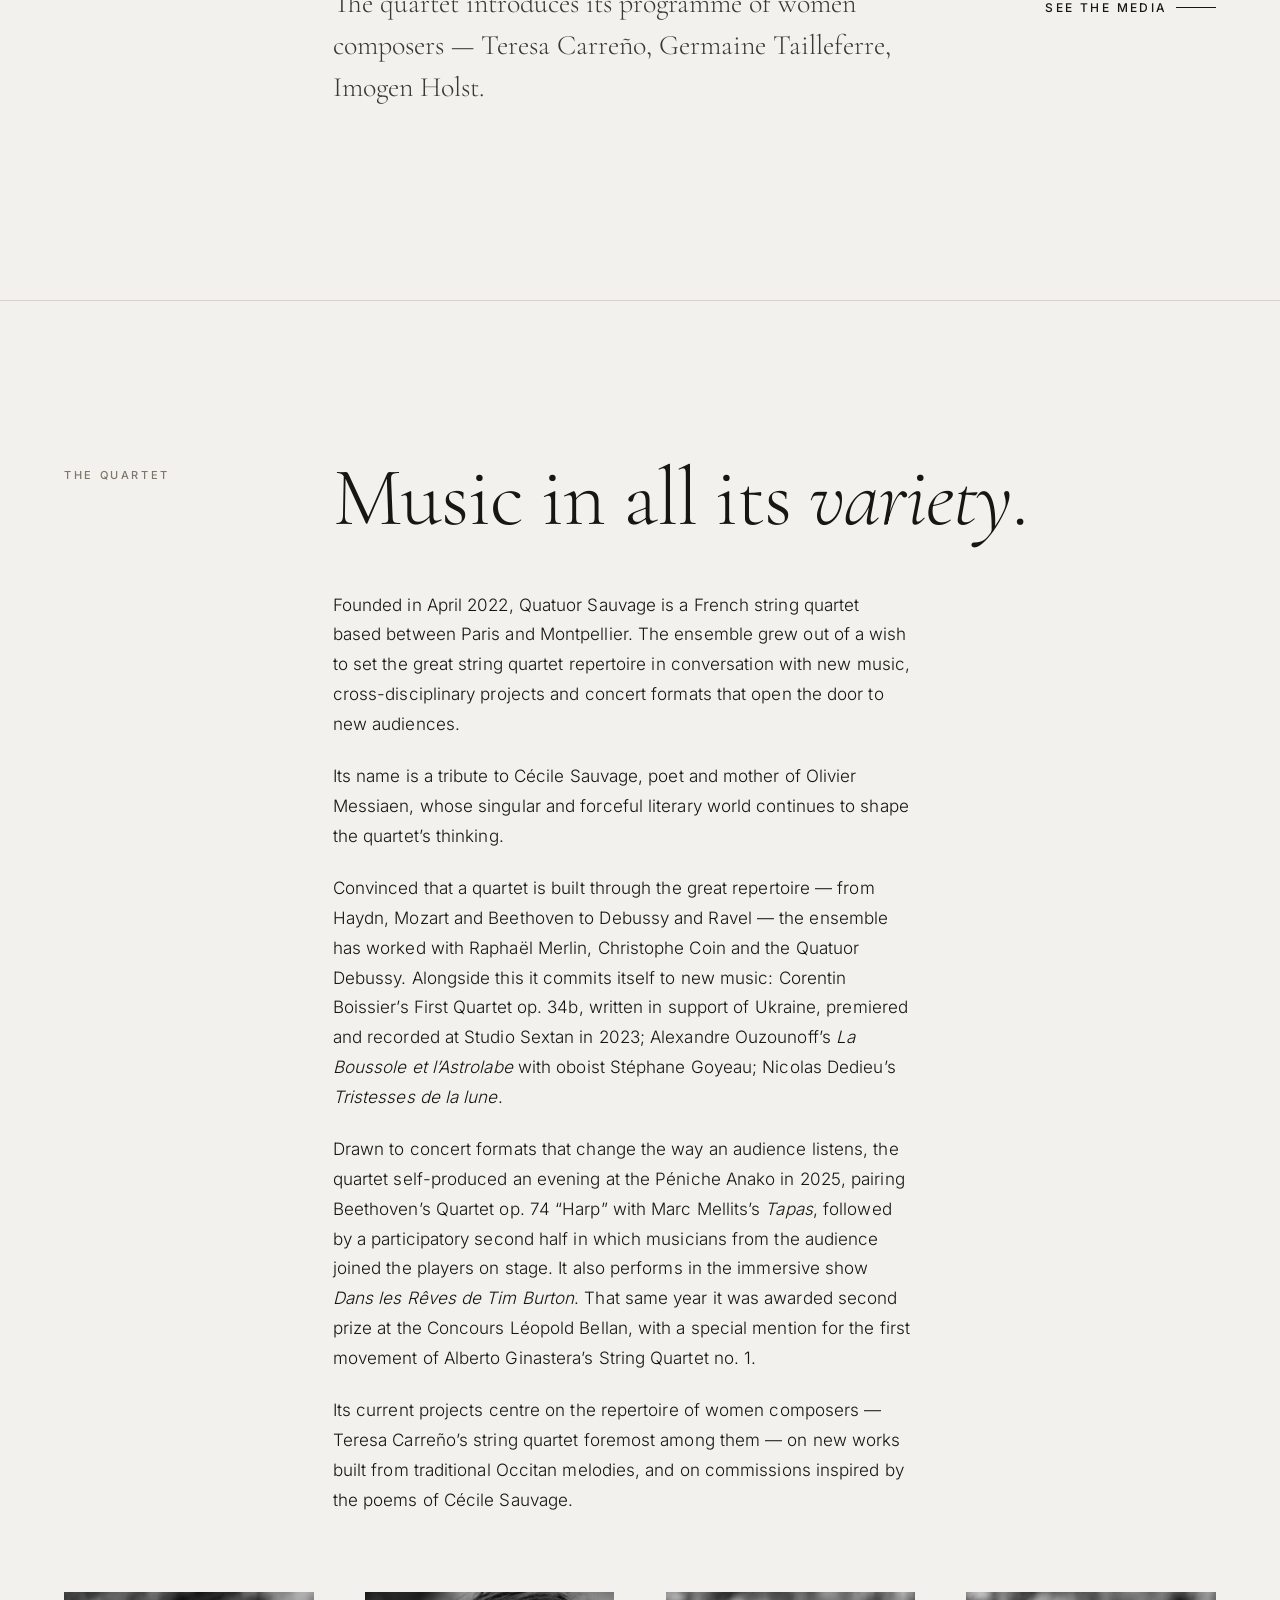
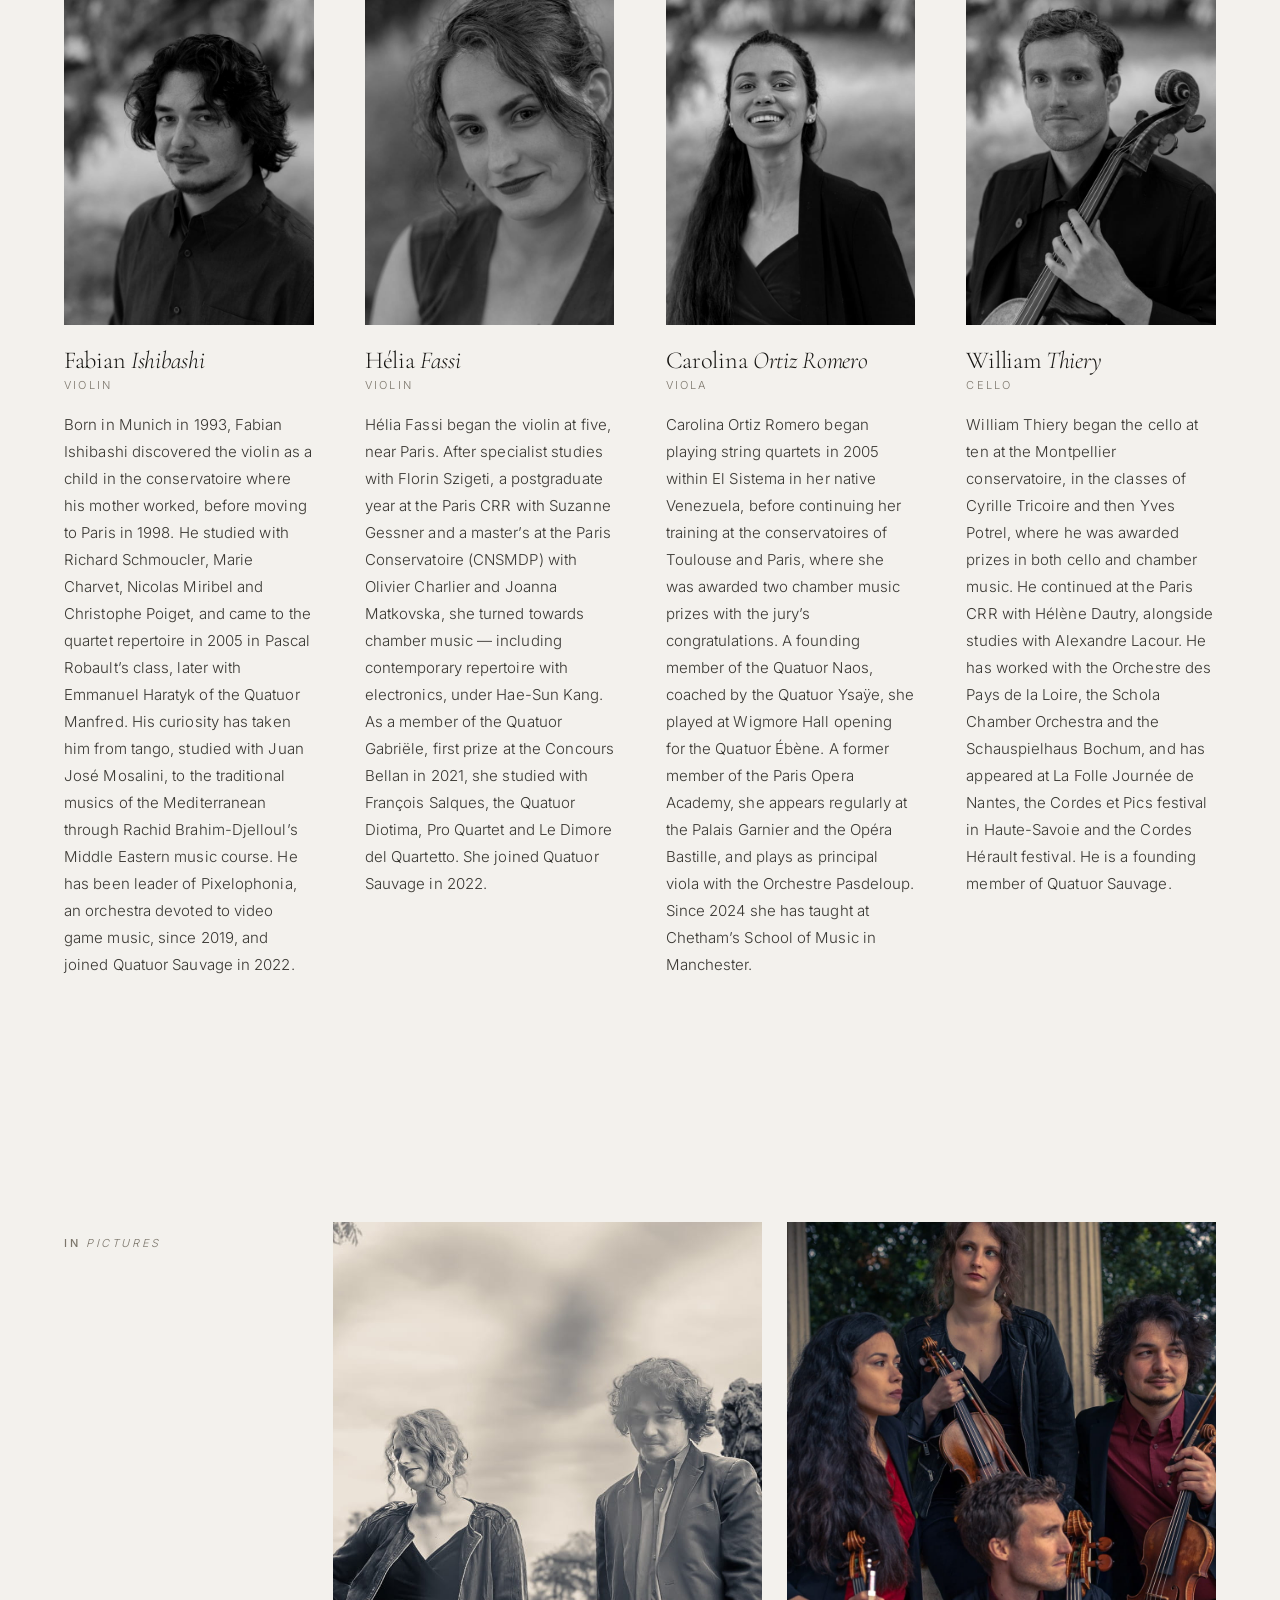
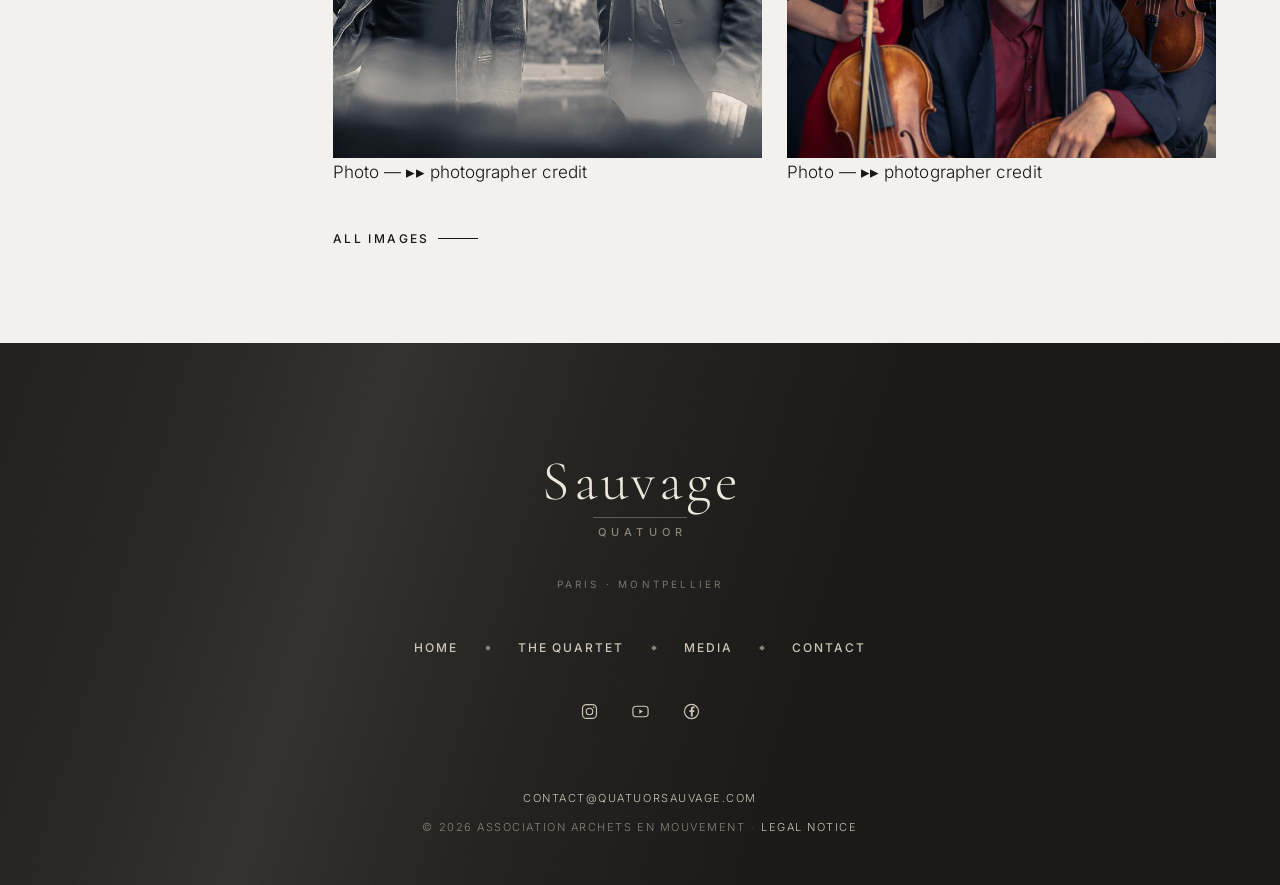
==== commit d6a98c84: "update hero and contact images for mobile" ====
--- a/en/index.html
+++ b/en/index.html
@@ -75,7 +75,10 @@
 
   <section class="hero">
     <div class="hero-media">
-      <img src="../images/hero.jpg" alt="Quatuor Sauvage in concert" fetchpriority="high">
+      <picture>
+        <source media="(max-width: 47.999rem) and (orientation: portrait)" srcset="../images/hero-vertical.jpg">
+        <img src="../images/hero.jpg" alt="Quatuor Sauvage in concert" fetchpriority="high">
+      </picture>
     </div>
     <div class="hero-inner">
       <h1 class="hero-mark mark"><span class="mark-main">Sauvage</span><span class="mark-sub">Quatuor</span></h1>
--- a/css/style.css
+++ b/css/style.css
@@ -510,6 +510,11 @@
   opacity: 0.4;
   filter: grayscale(0.35) brightness(0.45) contrast(1.05);
   pointer-events: none;
+}
+/* En portrait étroit, le menu prend la version verticale, comme le héros.
+   Si le chemin ci-dessus change, changer aussi celui-ci. */
+@media (max-width: 47.999rem) and (orientation: portrait) {
+  .overlay::before { background-image: url("../images/hero-vertical.jpg"); }
 }
 /* la lumière rasante + le grain, comme au pied de page */
 .overlay::after {
@@ -601,6 +606,14 @@
   position: absolute;
   inset: 0;
 }
+/* <picture> est une boîte en ligne de hauteur automatique : sans cette règle,
+   le « height: 100% » de l'image n'aurait plus de hauteur de référence et
+   retomberait à la hauteur naturelle de la photo. */
+.hero-media picture {
+  display: block;
+  width: 100%;
+  height: 100%;
+}
 .hero-media img {
   width: 100%;
   height: 100%;
@@ -720,6 +733,7 @@
   width: 100%;
   margin-block: 0;
 }
+.bleed picture { display: block; }
 .bleed img {
   width: 100%;
   height: clamp(20rem, 62vh, 46rem);
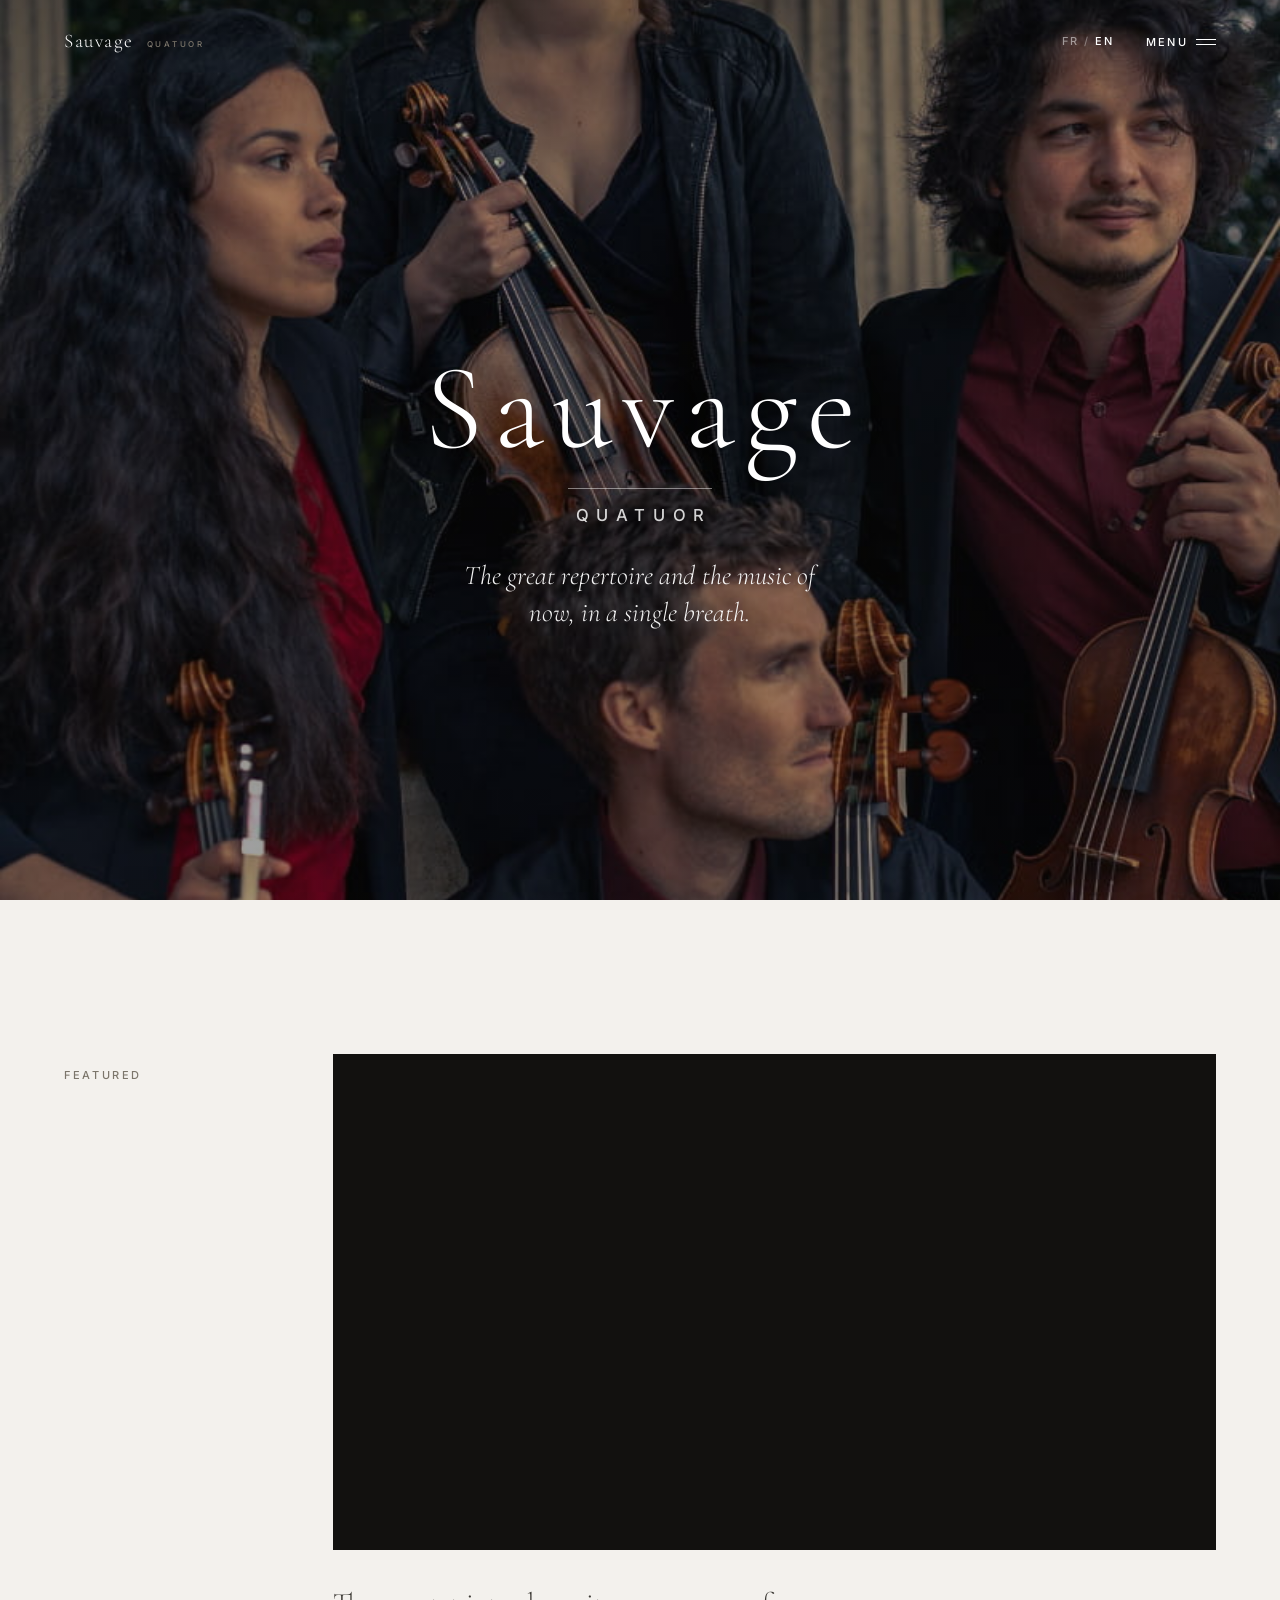
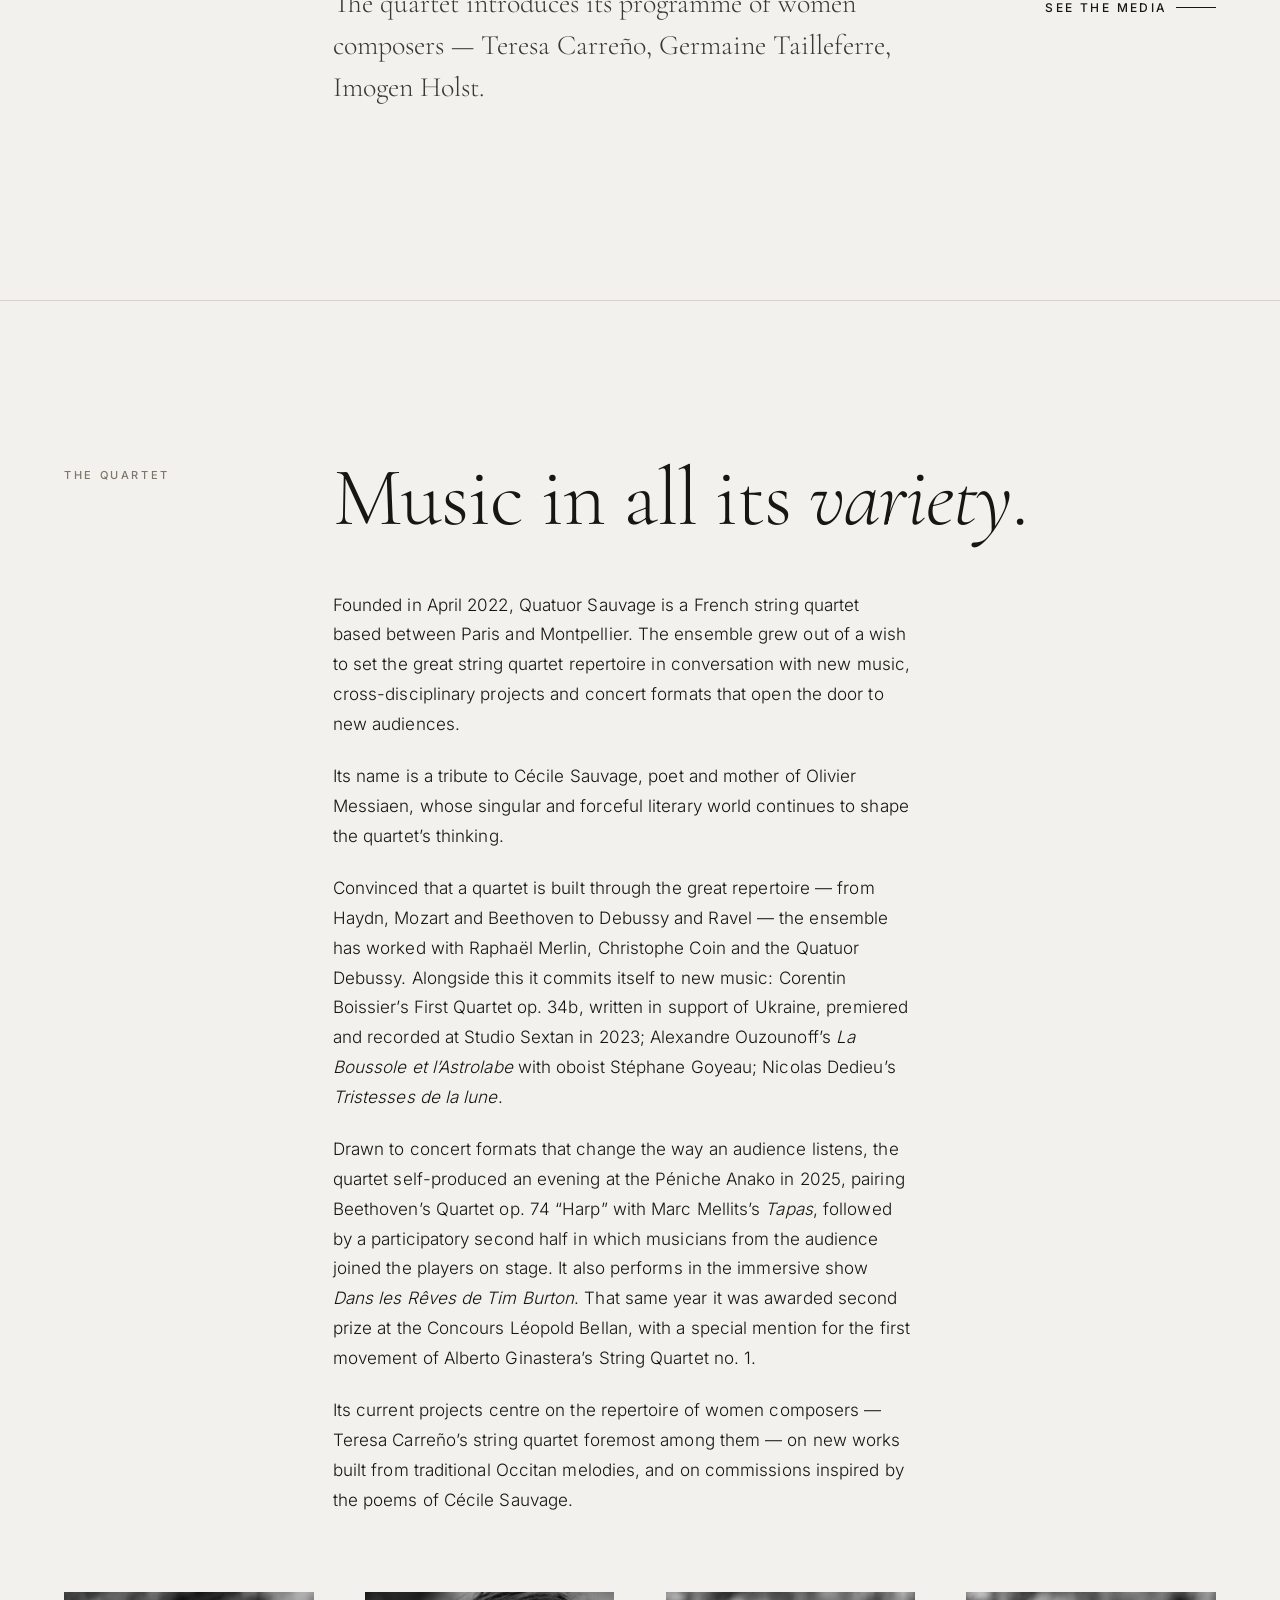
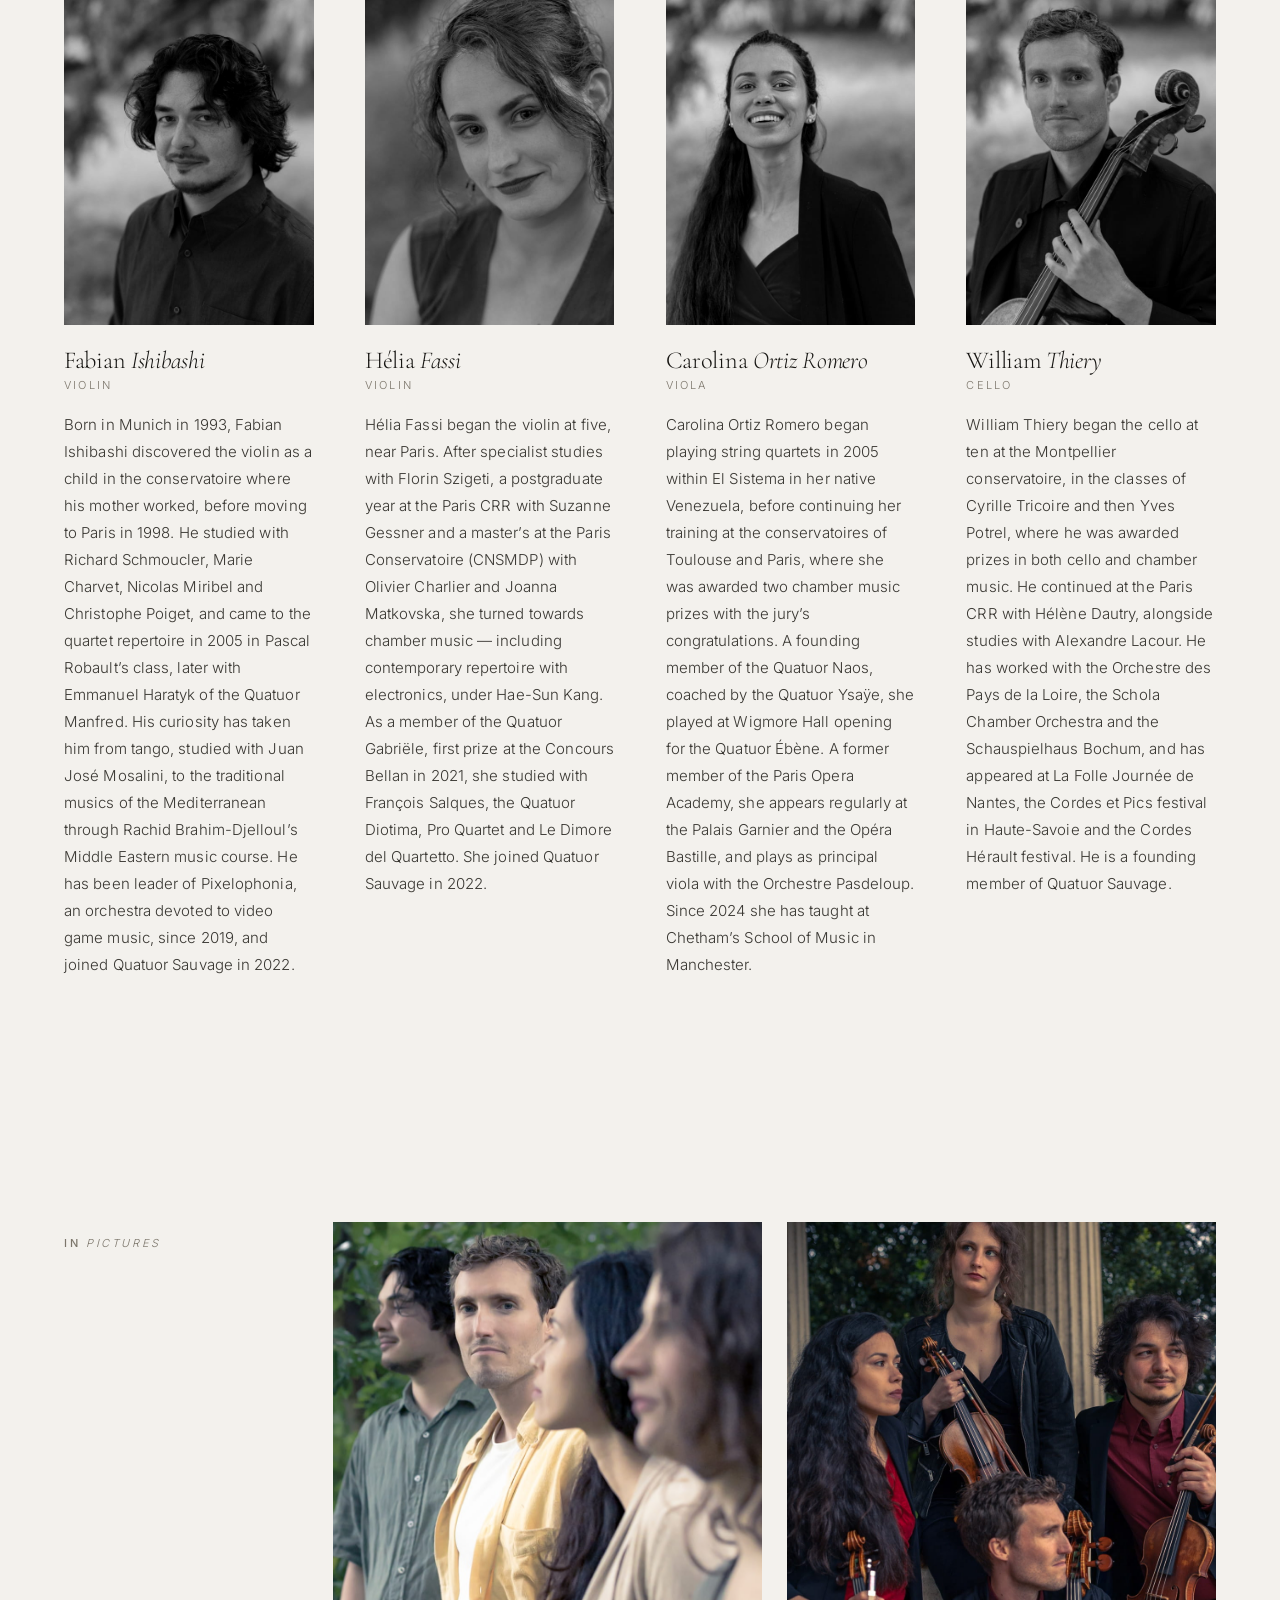
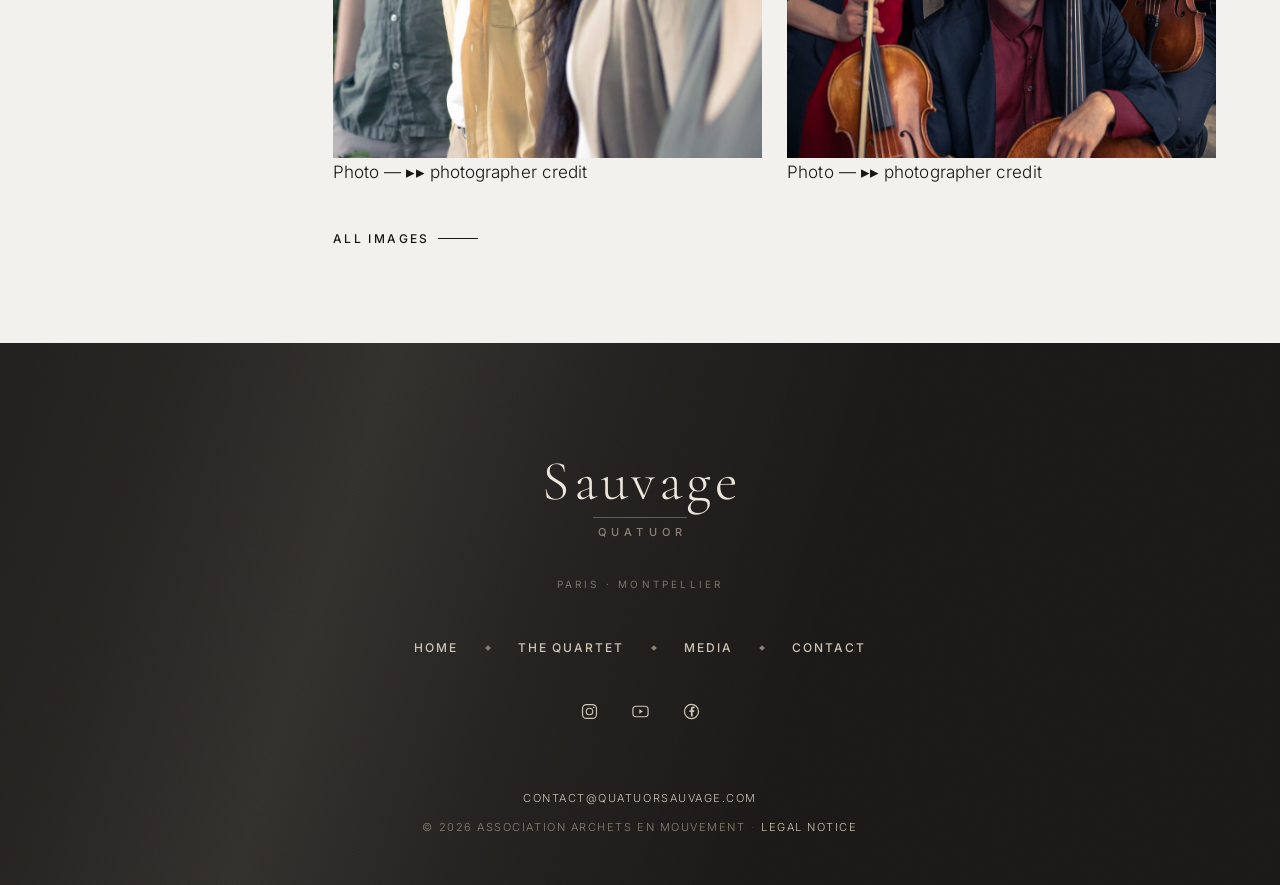
==== commit dfbf4538: "update" ====
--- a/en/index.html
+++ b/en/index.html
@@ -179,7 +179,7 @@
         <div class="duo">
           <figure>
             <a href="media.html">
-              <img src="../images/quartet-01.jpg" alt="Quatuor Sauvage in rehearsal" loading="lazy">
+              <img src="../images/quartet-04.jpg" alt="Quatuor Sauvage in rehearsal" loading="lazy">
             </a>
             <figcaption>Photo — ▸▸ photographer credit</figcaption>
           </figure>
--- a/css/style.css
+++ b/css/style.css
@@ -734,10 +734,15 @@
   margin-block: 0;
 }
 .bleed picture { display: block; }
+/* Hauteur libre : l'image se déploie dans ses proportions réelles, rien n'est
+   rogné. C'est le recadrage du fichier qui décide de la hauteur du bandeau.
+   Les attributs width/height posés sur <img> et <source> dans le HTML servent
+   au navigateur à réserver la place avant que la photo n'arrive : sans eux,
+   le pied de page remonte puis redescend au chargement. */
 .bleed img {
+  display: block;
   width: 100%;
-  height: clamp(20rem, 62vh, 46rem);
-  object-fit: cover;
+  height: auto;
 }
 
 .duo {
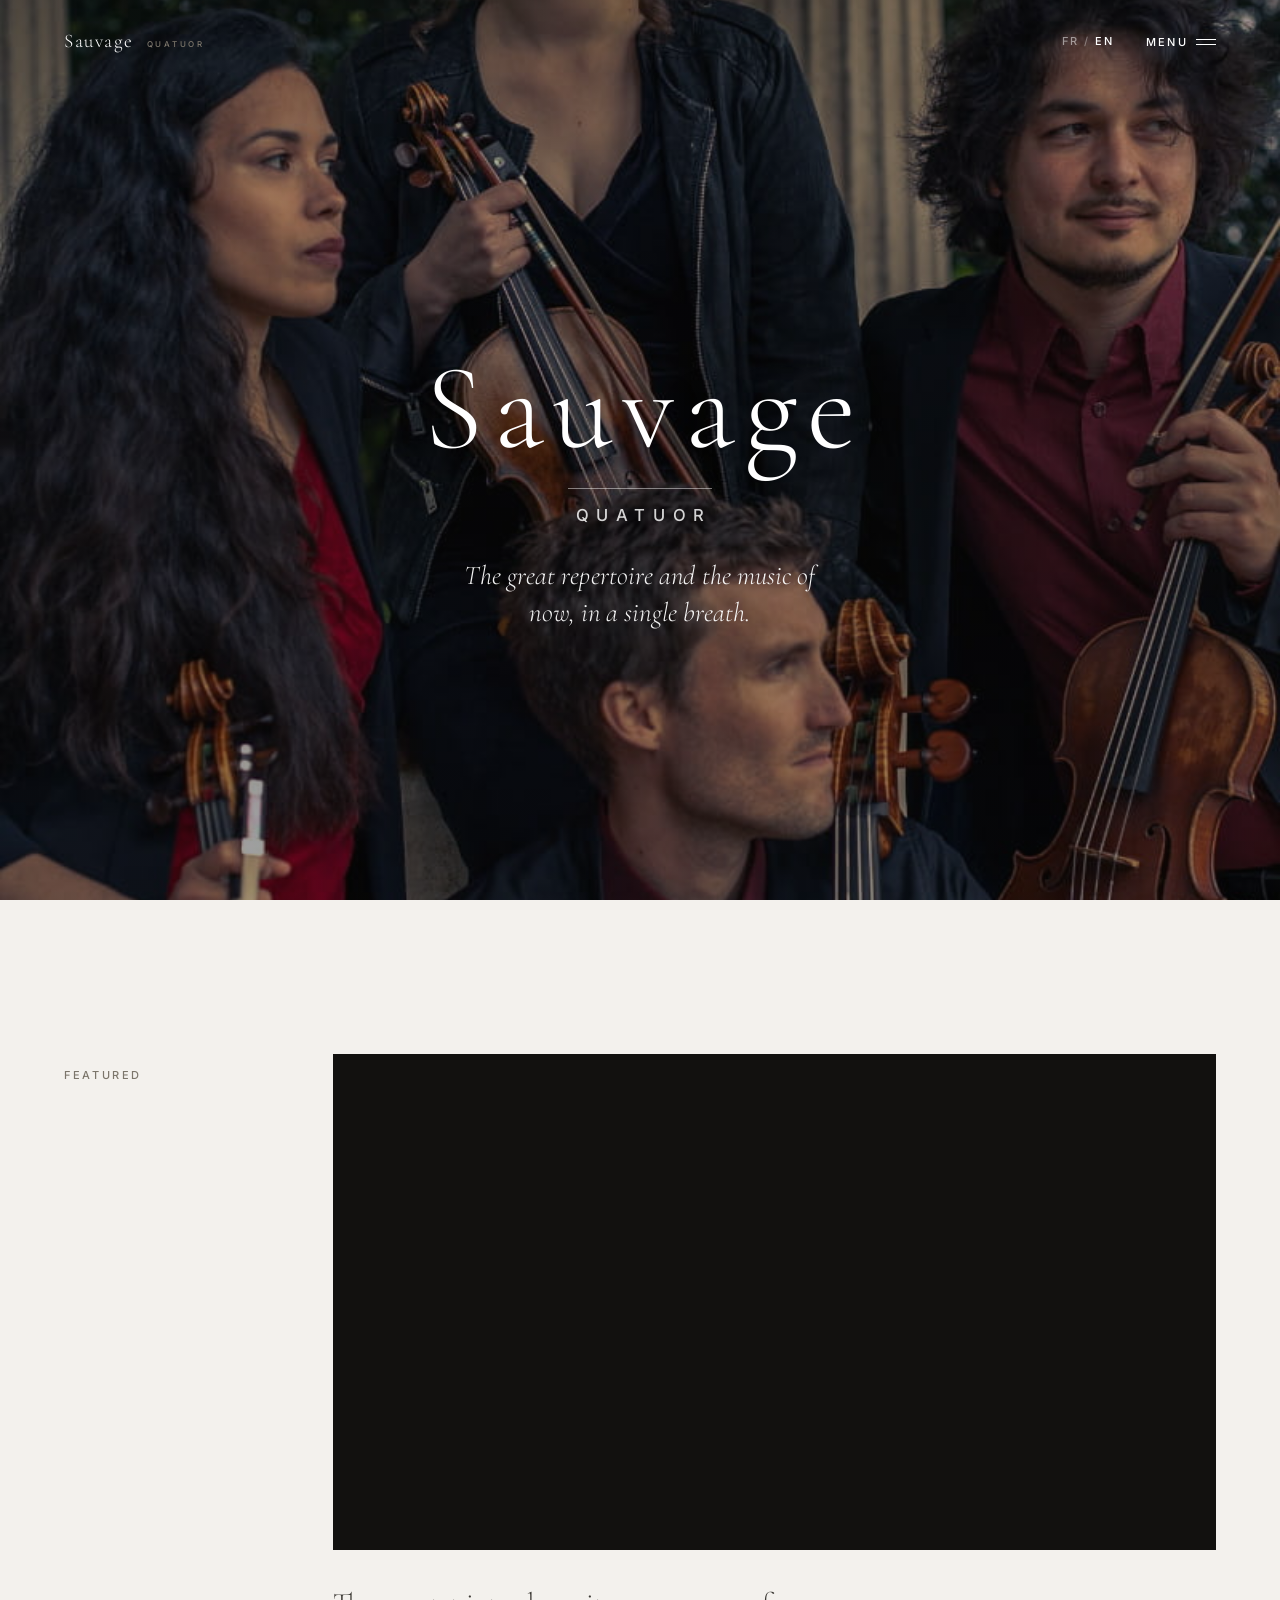
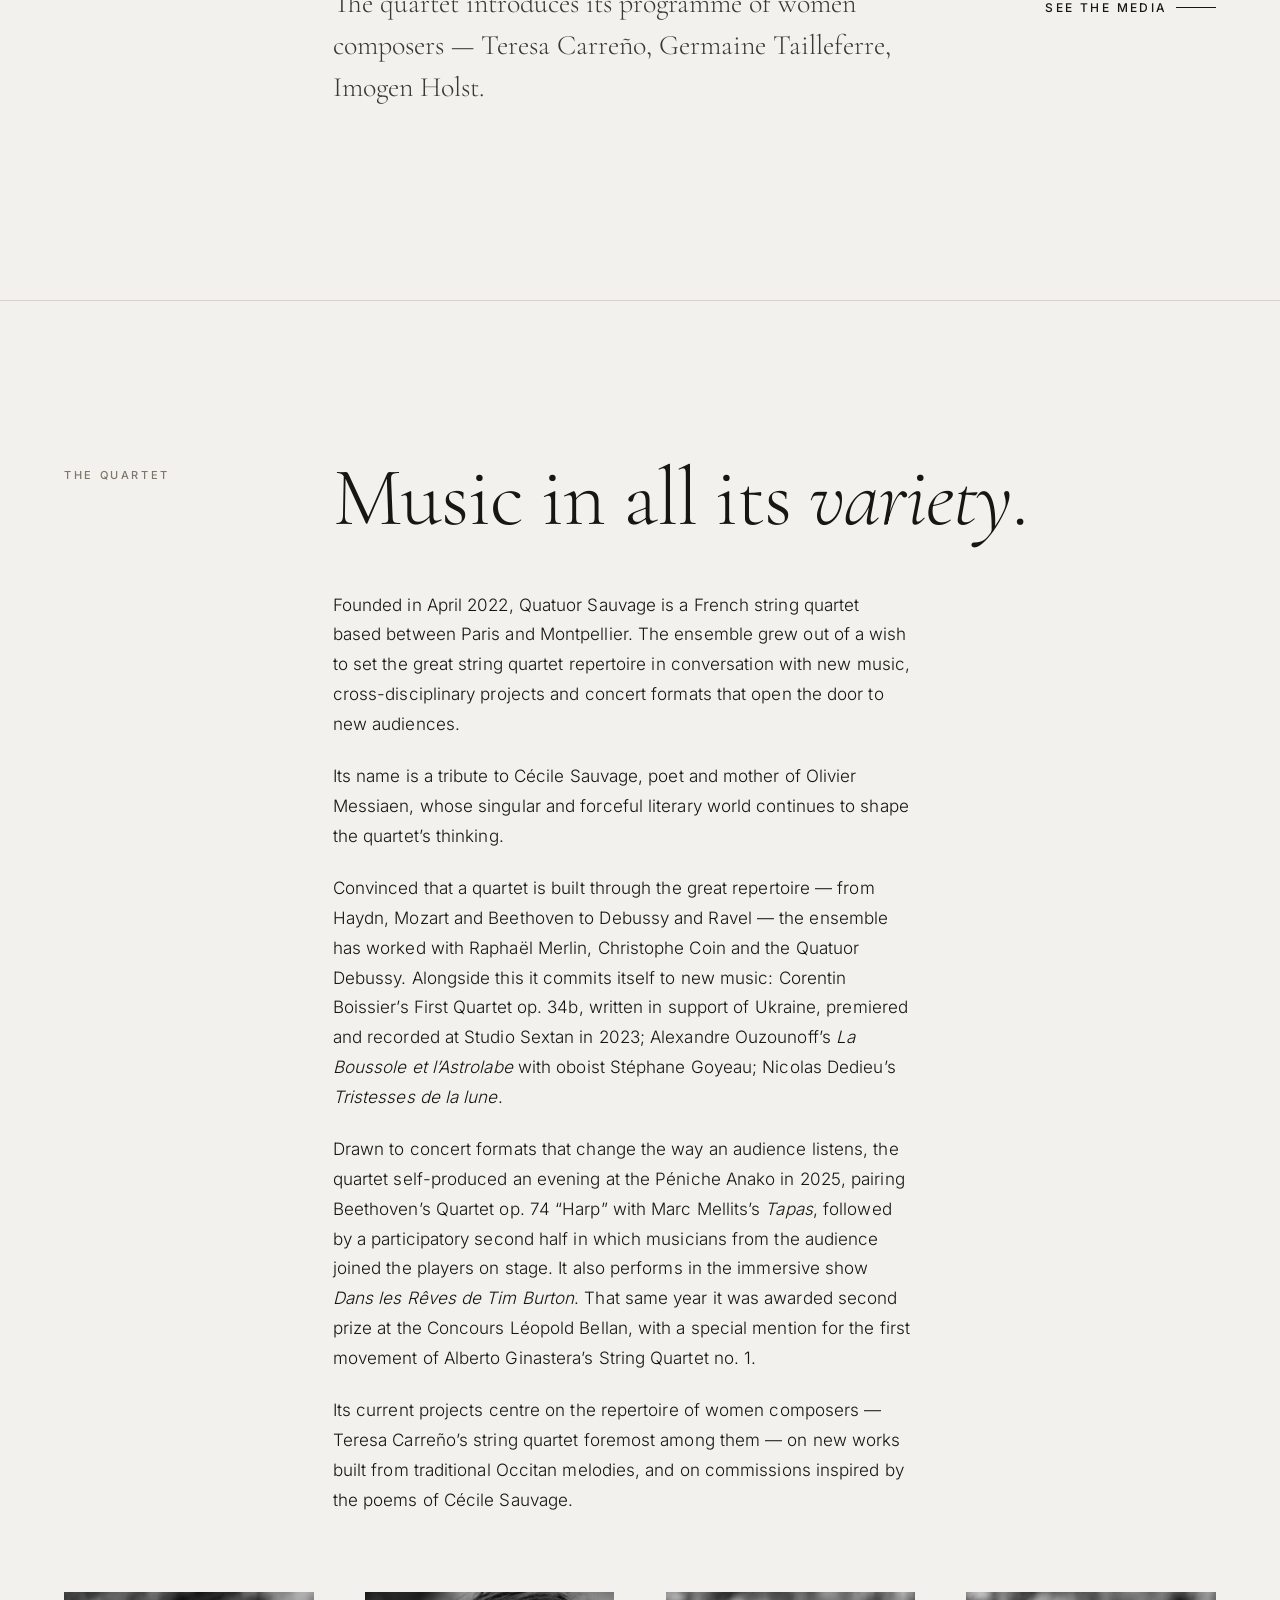
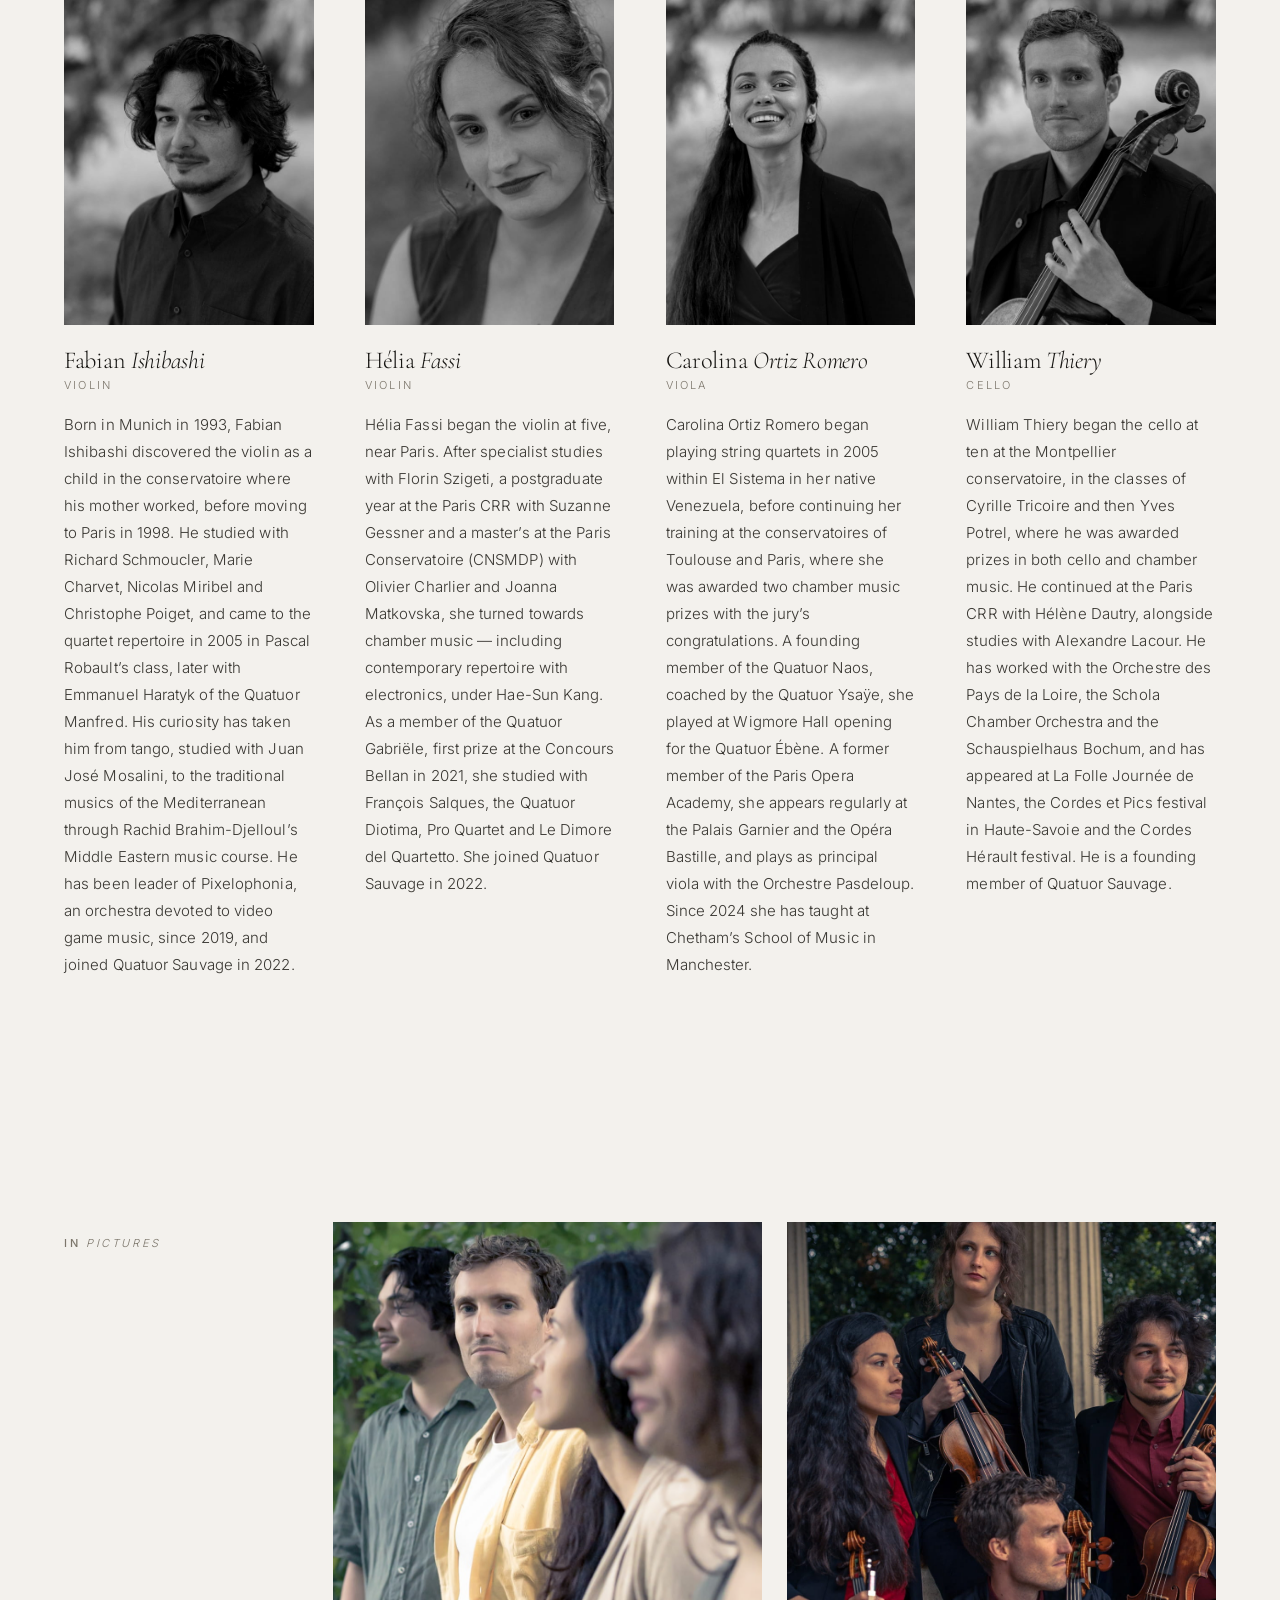
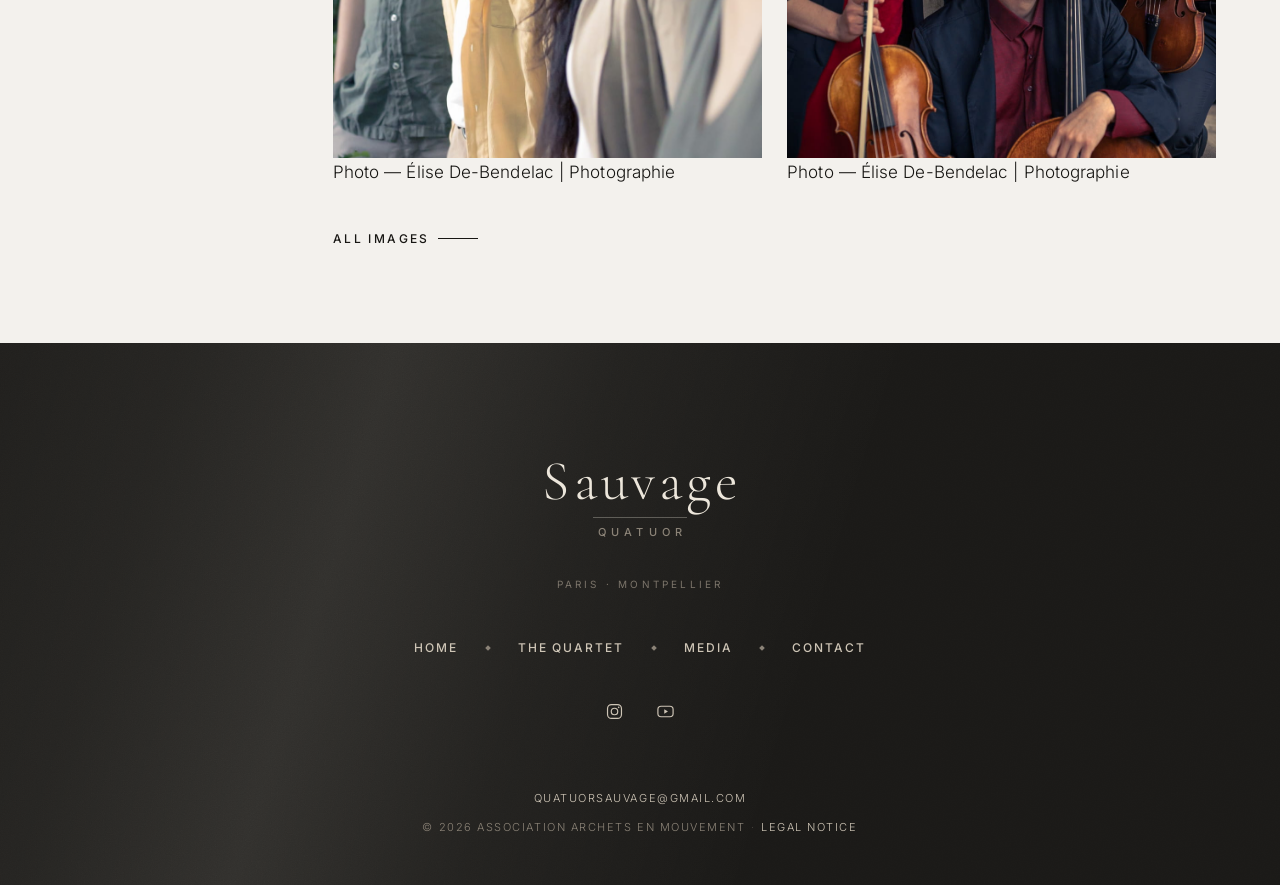
==== commit 22783637: "update social" ====
--- a/en/index.html
+++ b/en/index.html
@@ -58,13 +58,10 @@
       <a href="contact.html">Contact</a>
     </nav>
     <div class="overlay-foot">
-      <!-- ▸▸ REPLACE: e-mail address -->
-      <a href="mailto:contact@quatuorsauvage.com">contact@quatuorsauvage.com</a>
-      <!-- ▸▸ REPLACE: social links -->
+      <a href="mailto:quatuorsauvage@gmail.com">quatuorsauvage@gmail.com</a>
       <ul class="overlay-social">
-        <li><a href="https://www.instagram.com/" target="_blank" rel="noopener" aria-label="Instagram"><svg viewBox="0 0 24 24" width="18" height="18" fill="none" stroke="currentColor" stroke-width="1.5" aria-hidden="true"><rect x="3.2" y="3.2" width="17.6" height="17.6" rx="5"/><circle cx="12" cy="12" r="4.1"/><circle cx="17.3" cy="6.7" r="1.05" fill="currentColor" stroke="none"/></svg></a></li>
-        <li><a href="https://www.youtube.com/" target="_blank" rel="noopener" aria-label="YouTube"><svg viewBox="0 0 24 24" width="18" height="18" fill="none" stroke="currentColor" stroke-width="1.5" aria-hidden="true"><rect x="2.4" y="5.4" width="19.2" height="13.2" rx="4"/><path d="M10.4 9.3v5.4l4.7-2.7z" fill="currentColor" stroke="none"/></svg></a></li>
-        <li><a href="https://www.facebook.com/" target="_blank" rel="noopener" aria-label="Facebook"><svg viewBox="0 0 24 24" width="18" height="18" fill="none" stroke="currentColor" stroke-width="1.5" aria-hidden="true"><circle cx="12" cy="12" r="8.9"/><path d="M13.55 12.6h1.85l.3-2.3h-2.15V8.85c0-.66.19-1.11 1.13-1.11h1.2V5.68a15.6 15.6 0 0 0-1.76-.09c-1.74 0-2.93 1.06-2.93 3.01v1.7H9.3v2.3h1.89v5.72h2.36z" fill="currentColor" stroke="none"/></svg></a></li>
+        <li><a href="https://www.instagram.com/quatuor_sauvage/" target="_blank" rel="noopener" aria-label="Instagram"><svg viewBox="0 0 24 24" width="18" height="18" fill="none" stroke="currentColor" stroke-width="1.5" aria-hidden="true"><rect x="3.2" y="3.2" width="17.6" height="17.6" rx="5"/><circle cx="12" cy="12" r="4.1"/><circle cx="17.3" cy="6.7" r="1.05" fill="currentColor" stroke="none"/></svg></a></li>
+        <li><a href="https://www.youtube.com/@Quatuor_Sauvage" target="_blank" rel="noopener" aria-label="YouTube"><svg viewBox="0 0 24 24" width="18" height="18" fill="none" stroke="currentColor" stroke-width="1.5" aria-hidden="true"><rect x="2.4" y="5.4" width="19.2" height="13.2" rx="4"/><path d="M10.4 9.3v5.4l4.7-2.7z" fill="currentColor" stroke="none"/></svg></a></li>
       </ul>
       <a href="legal-notice.html">Legal notice</a>
     </div>
@@ -181,13 +178,13 @@
             <a href="media.html">
               <img src="../images/quartet-04.jpg" alt="Quatuor Sauvage in rehearsal" loading="lazy">
             </a>
-            <figcaption>Photo — ▸▸ photographer credit</figcaption>
+            <figcaption>Photo — Élise De-Bendelac | Photographie</figcaption>
           </figure>
           <figure>
             <a href="media.html">
               <img src="../images/quartet-02.jpg" alt="Quatuor Sauvage on stage" loading="lazy">
             </a>
-            <figcaption>Photo — ▸▸ photographer credit</figcaption>
+            <figcaption>Photo — Élise De-Bendelac | Photographie</figcaption>
           </figure>
         </div>
         <p style="margin-top: clamp(1.5rem, 3vw, 2.25rem);">
@@ -217,16 +214,13 @@
       <a href="contact.html">Contact</a>
     </nav>
 
-    <!-- ▸▸ REPLACE: social links -->
     <ul class="footer-social">
-      <li><a href="https://www.instagram.com/" target="_blank" rel="noopener" aria-label="Instagram"><svg viewBox="0 0 24 24" width="19" height="19" fill="none" stroke="currentColor" stroke-width="1.5" aria-hidden="true"><rect x="3.2" y="3.2" width="17.6" height="17.6" rx="5"/><circle cx="12" cy="12" r="4.1"/><circle cx="17.3" cy="6.7" r="1.05" fill="currentColor" stroke="none"/></svg></a></li>
-      <li><a href="https://www.youtube.com/" target="_blank" rel="noopener" aria-label="YouTube"><svg viewBox="0 0 24 24" width="19" height="19" fill="none" stroke="currentColor" stroke-width="1.5" aria-hidden="true"><rect x="2.4" y="5.4" width="19.2" height="13.2" rx="4"/><path d="M10.4 9.3v5.4l4.7-2.7z" fill="currentColor" stroke="none"/></svg></a></li>
-      <li><a href="https://www.facebook.com/" target="_blank" rel="noopener" aria-label="Facebook"><svg viewBox="0 0 24 24" width="19" height="19" fill="none" stroke="currentColor" stroke-width="1.5" aria-hidden="true"><circle cx="12" cy="12" r="8.9"/><path d="M13.55 12.6h1.85l.3-2.3h-2.15V8.85c0-.66.19-1.11 1.13-1.11h1.2V5.68a15.6 15.6 0 0 0-1.76-.09c-1.74 0-2.93 1.06-2.93 3.01v1.7H9.3v2.3h1.89v5.72h2.36z" fill="currentColor" stroke="none"/></svg></a></li>
+      <li><a href="https://www.instagram.com/quatuor_sauvage/" target="_blank" rel="noopener" aria-label="Instagram"><svg viewBox="0 0 24 24" width="19" height="19" fill="none" stroke="currentColor" stroke-width="1.5" aria-hidden="true"><rect x="3.2" y="3.2" width="17.6" height="17.6" rx="5"/><circle cx="12" cy="12" r="4.1"/><circle cx="17.3" cy="6.7" r="1.05" fill="currentColor" stroke="none"/></svg></a></li>
+      <li><a href="https://www.youtube.com/@Quatuor_Sauvage" target="_blank" rel="noopener" aria-label="YouTube"><svg viewBox="0 0 24 24" width="19" height="19" fill="none" stroke="currentColor" stroke-width="1.5" aria-hidden="true"><rect x="2.4" y="5.4" width="19.2" height="13.2" rx="4"/><path d="M10.4 9.3v5.4l4.7-2.7z" fill="currentColor" stroke="none"/></svg></a></li>
     </ul>
 
     <div class="footer-legal">
-      <!-- ▸▸ REPLACE: e-mail address -->
-      <a href="mailto:contact@quatuorsauvage.com">contact@quatuorsauvage.com</a>
+      <a href="mailto:quatuorsauvage@gmail.com">quatuorsauvage@gmail.com</a>
       <p>© <span id="year">2026</span> Association Archets en mouvement<span class="sep">·</span><a href="legal-notice.html">Legal notice</a></p>
     </div>
 
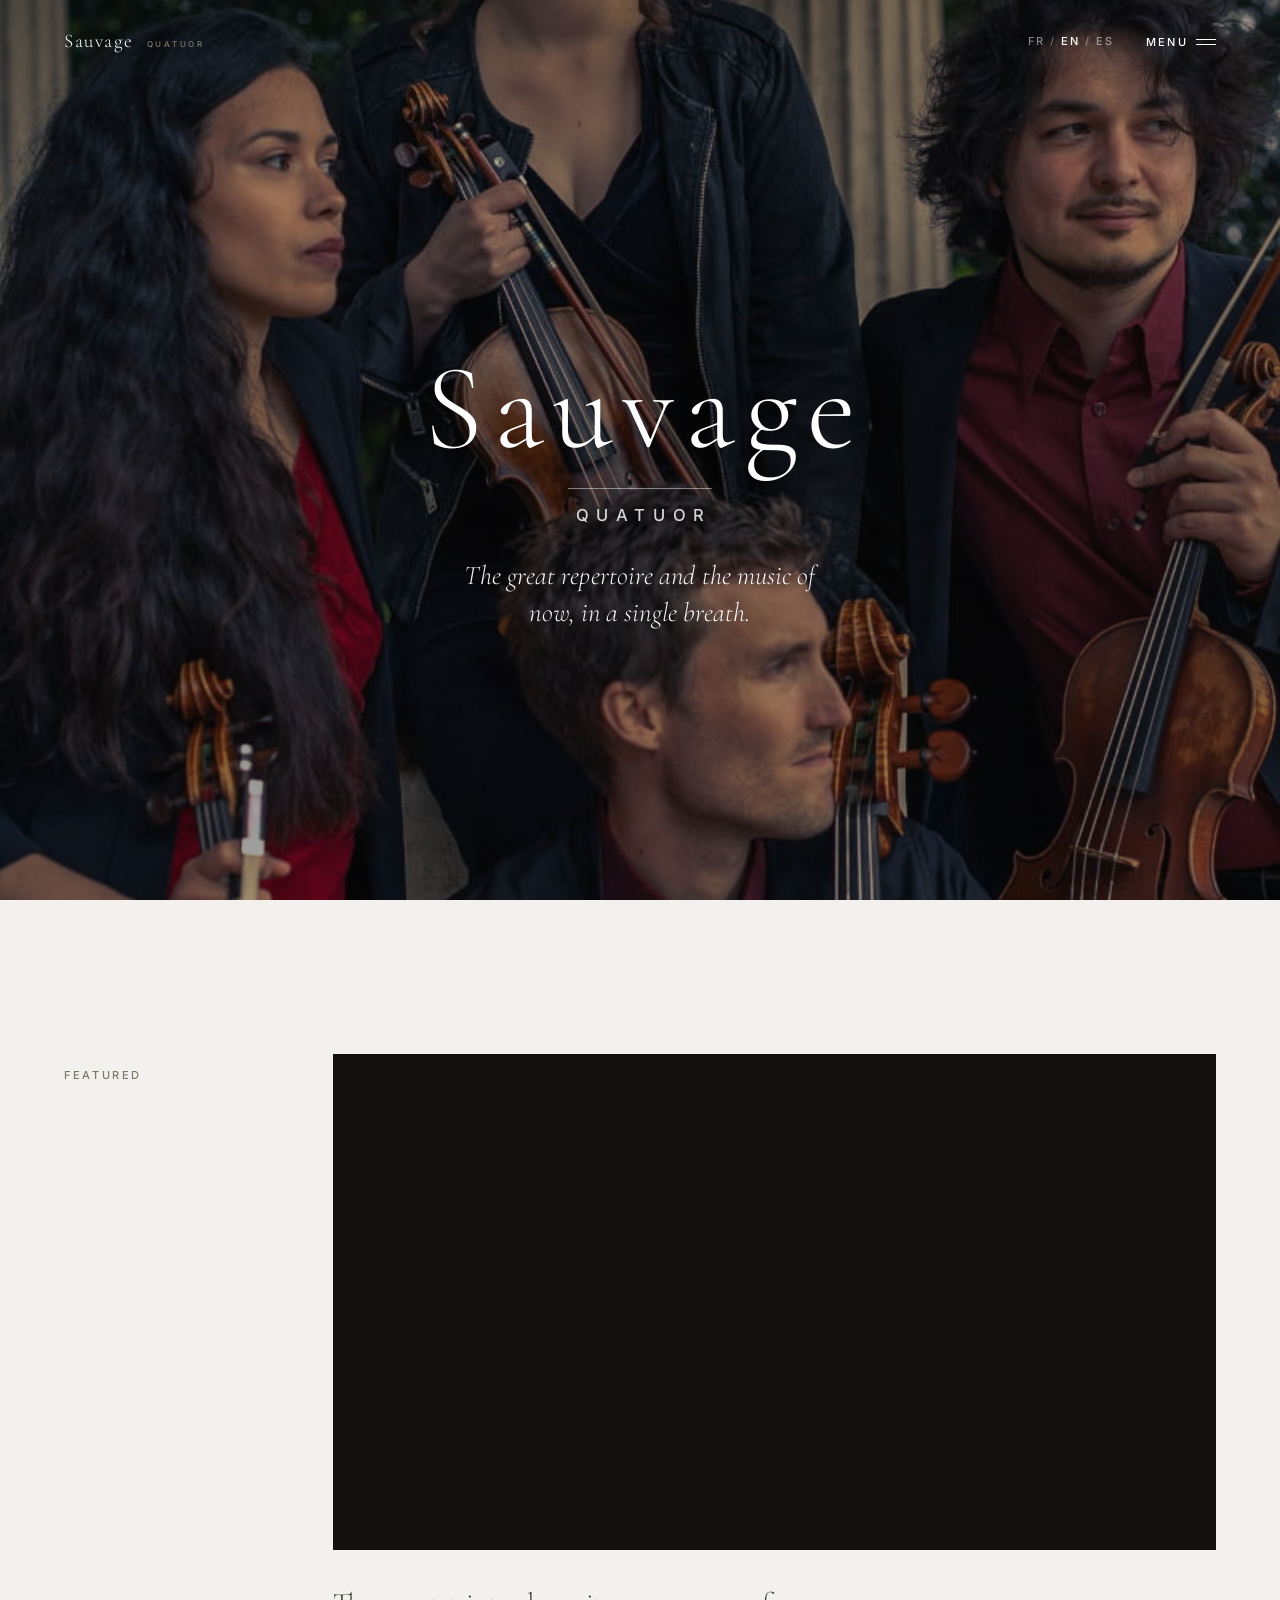
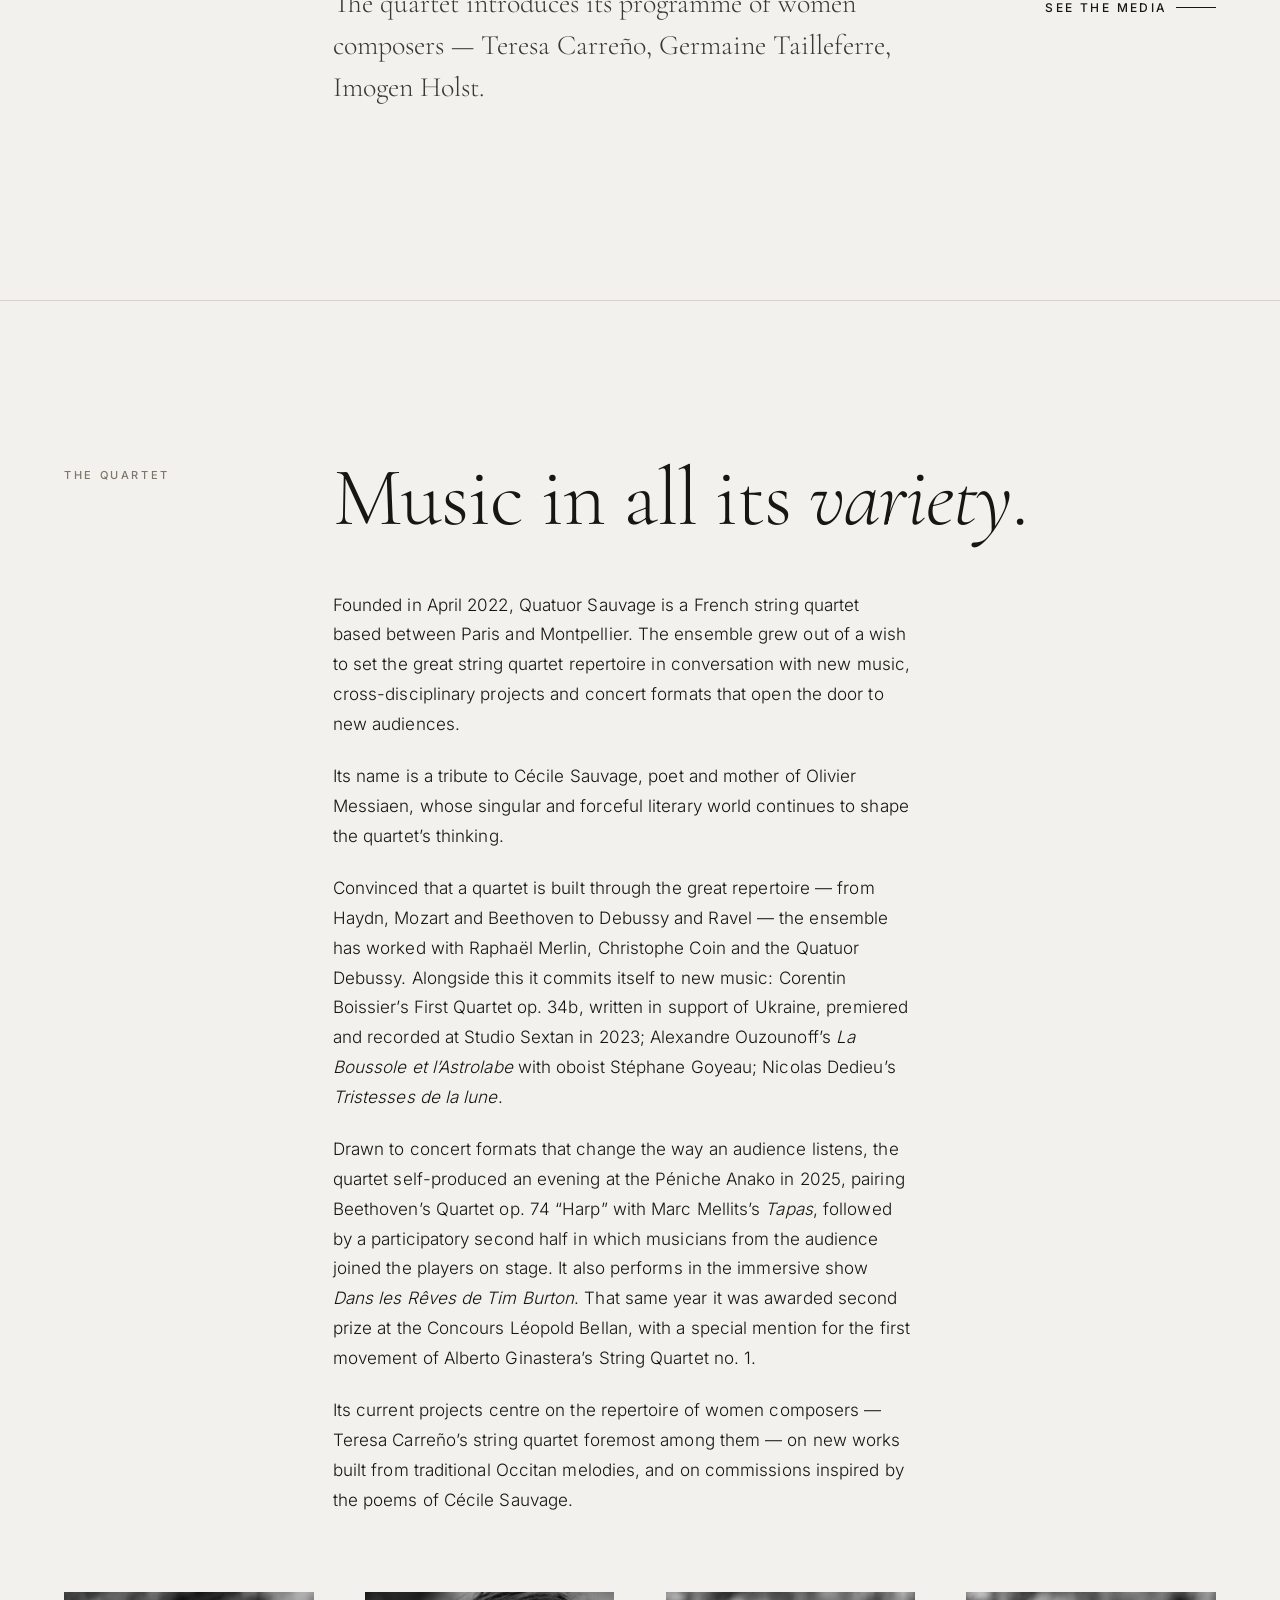
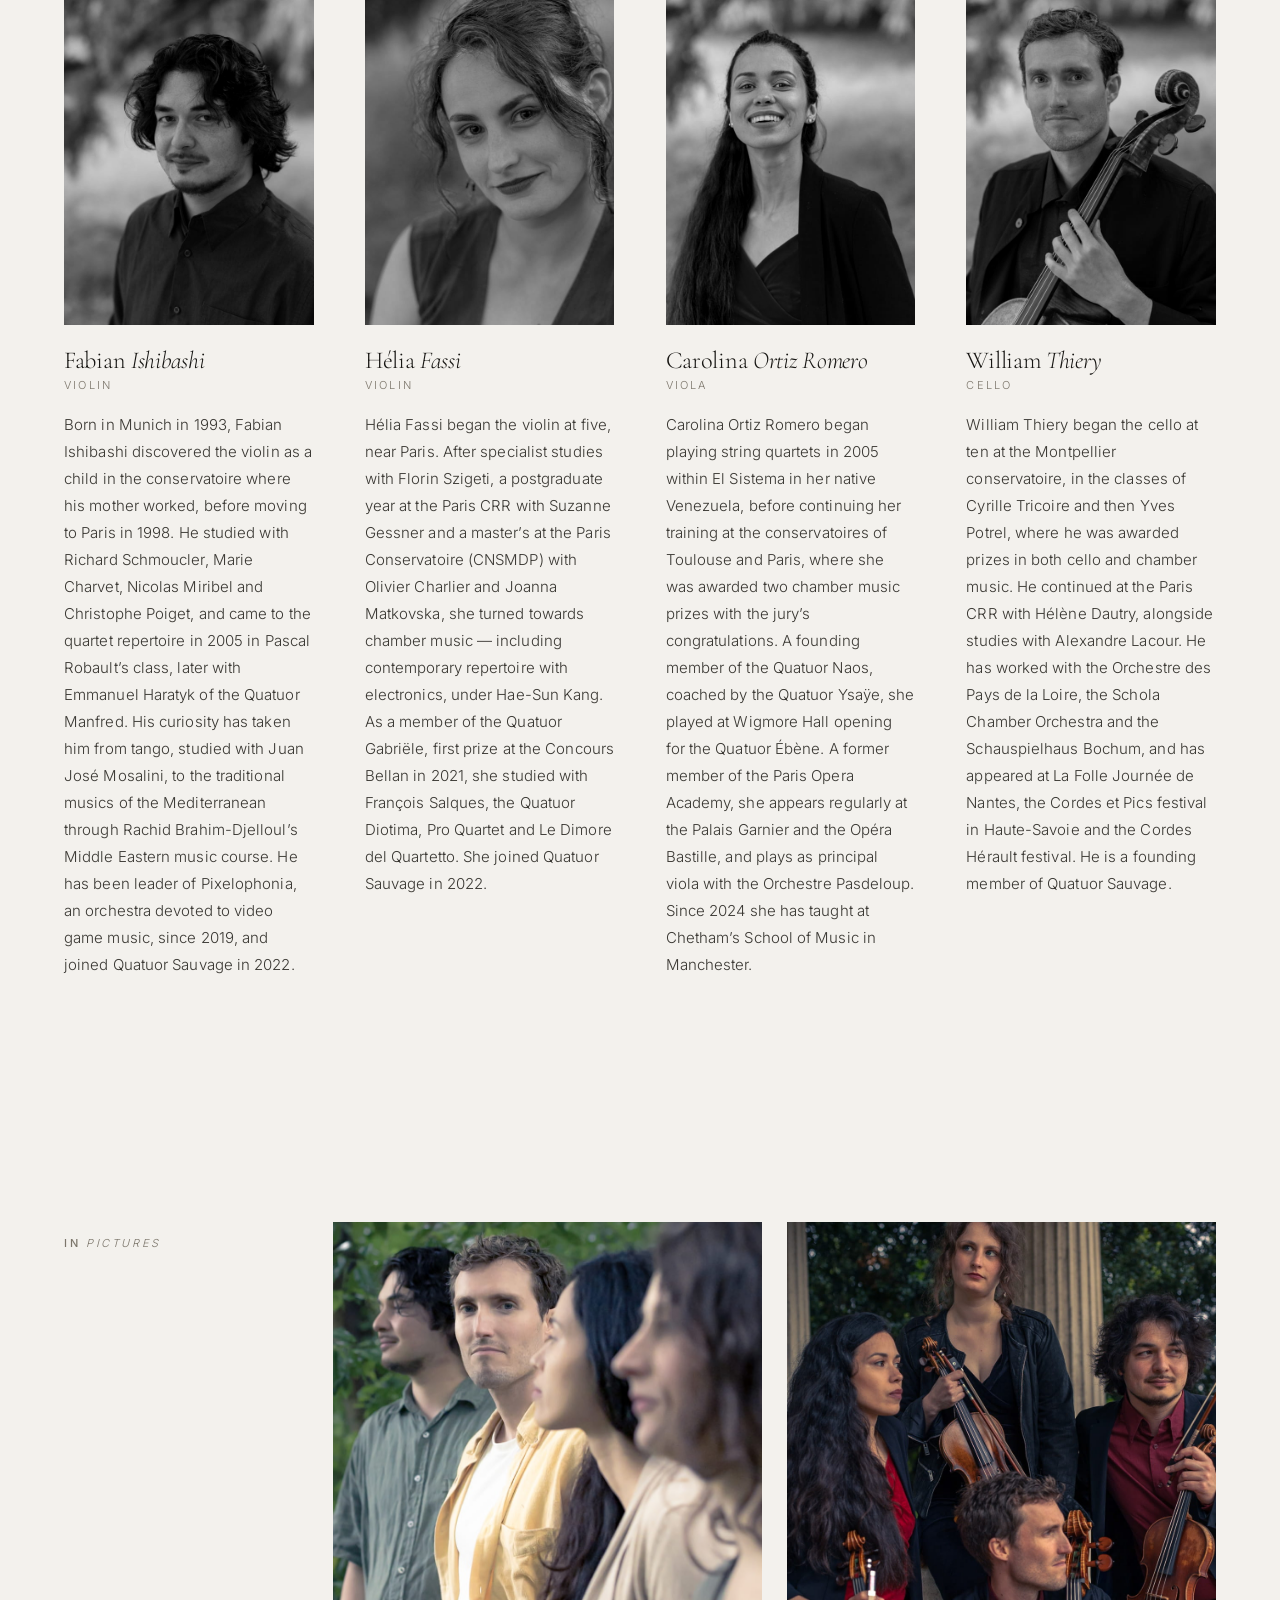
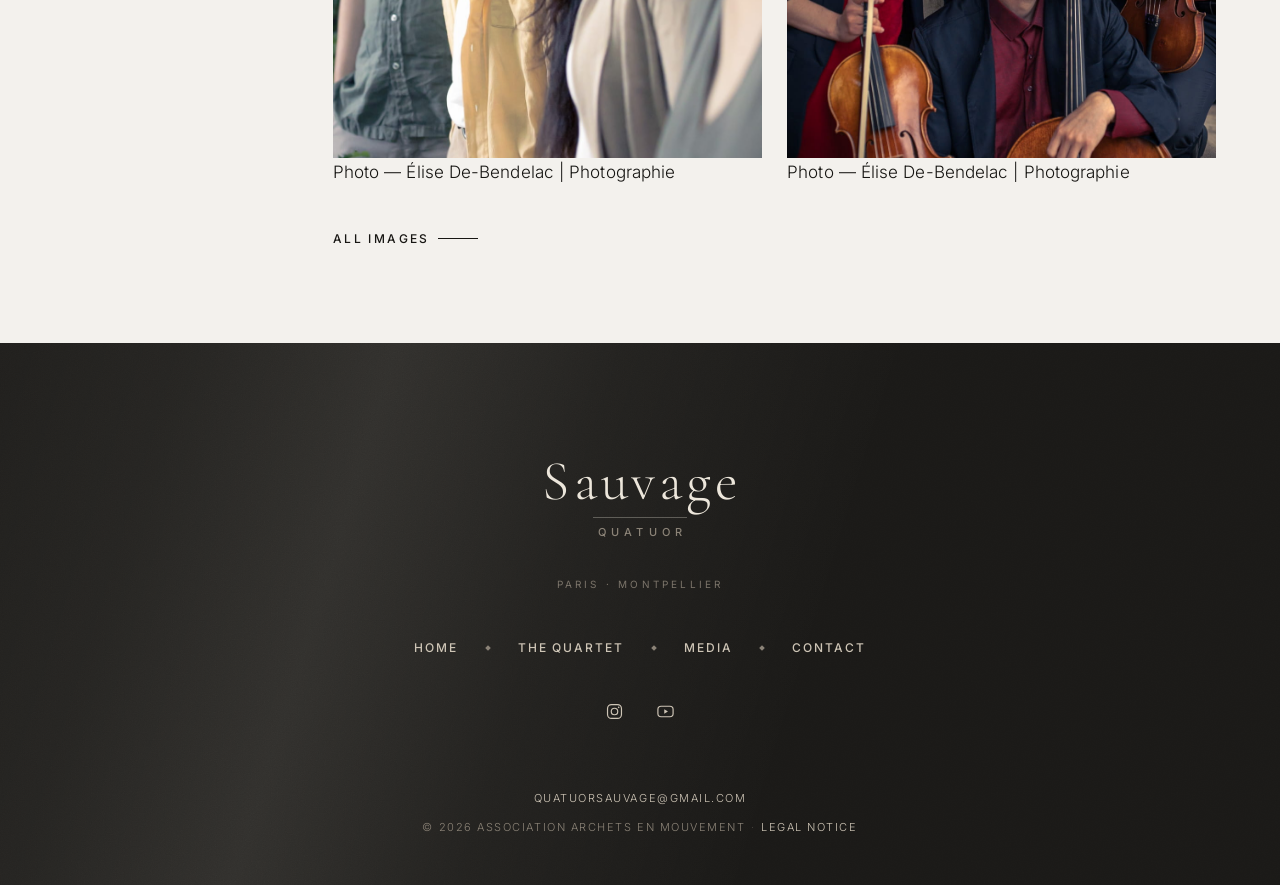
==== commit 052c571f: "create spanish version" ====
--- a/en/index.html
+++ b/en/index.html
@@ -14,6 +14,7 @@
 <!-- <link rel="canonical" href="https://www.quatuorsauvage.com/en/"> -->
 <!-- <link rel="alternate" hreflang="fr" href="https://www.quatuorsauvage.com/"> -->
 <!-- <link rel="alternate" hreflang="en" href="https://www.quatuorsauvage.com/en/"> -->
+<!-- <link rel="alternate" hreflang="es" href="https://www.quatuorsauvage.com/es/"> -->
 <!-- <link rel="alternate" hreflang="x-default" href="https://www.quatuorsauvage.com/"> -->
 
 <meta property="og:type" content="website">
@@ -40,6 +41,8 @@
       <a href="../index.html" hreflang="fr" lang="fr">FR</a>
       <span class="sep">/</span>
       <span aria-current="true">EN</span>
+      <span class="sep">/</span>
+      <a href="../es/index.html" hreflang="es" lang="es">ES</a>
     </nav>
     <button class="menu-toggle" type="button" aria-expanded="false" aria-controls="menu">
       <span class="label-open">Menu</span>
--- a/css/style.css
+++ b/css/style.css
@@ -396,9 +396,11 @@
   margin-right: -0.34em;
 }
 
-/* Écrans très étroits (≤ 340 px) : la barre de nav n'a plus la place pour
-   les deux mots, « Sauvage » suffit. */
-@media (max-width: 21.25rem) {
+/* Écrans étroits (≤ 376 px) : entre la marque et le sélecteur de langue à
+   trois entrées, la barre de nav n'a plus la place pour les deux mots ;
+   « Sauvage » suffit. Seuil relevé de 340 à 376 px lors de l'ajout de
+   l'espagnol — le repasser à 21.25rem si une langue est retirée. */
+@media (max-width: 23.5rem) {
   .mark--inline .mark-sub { display: none; }
 }
 
